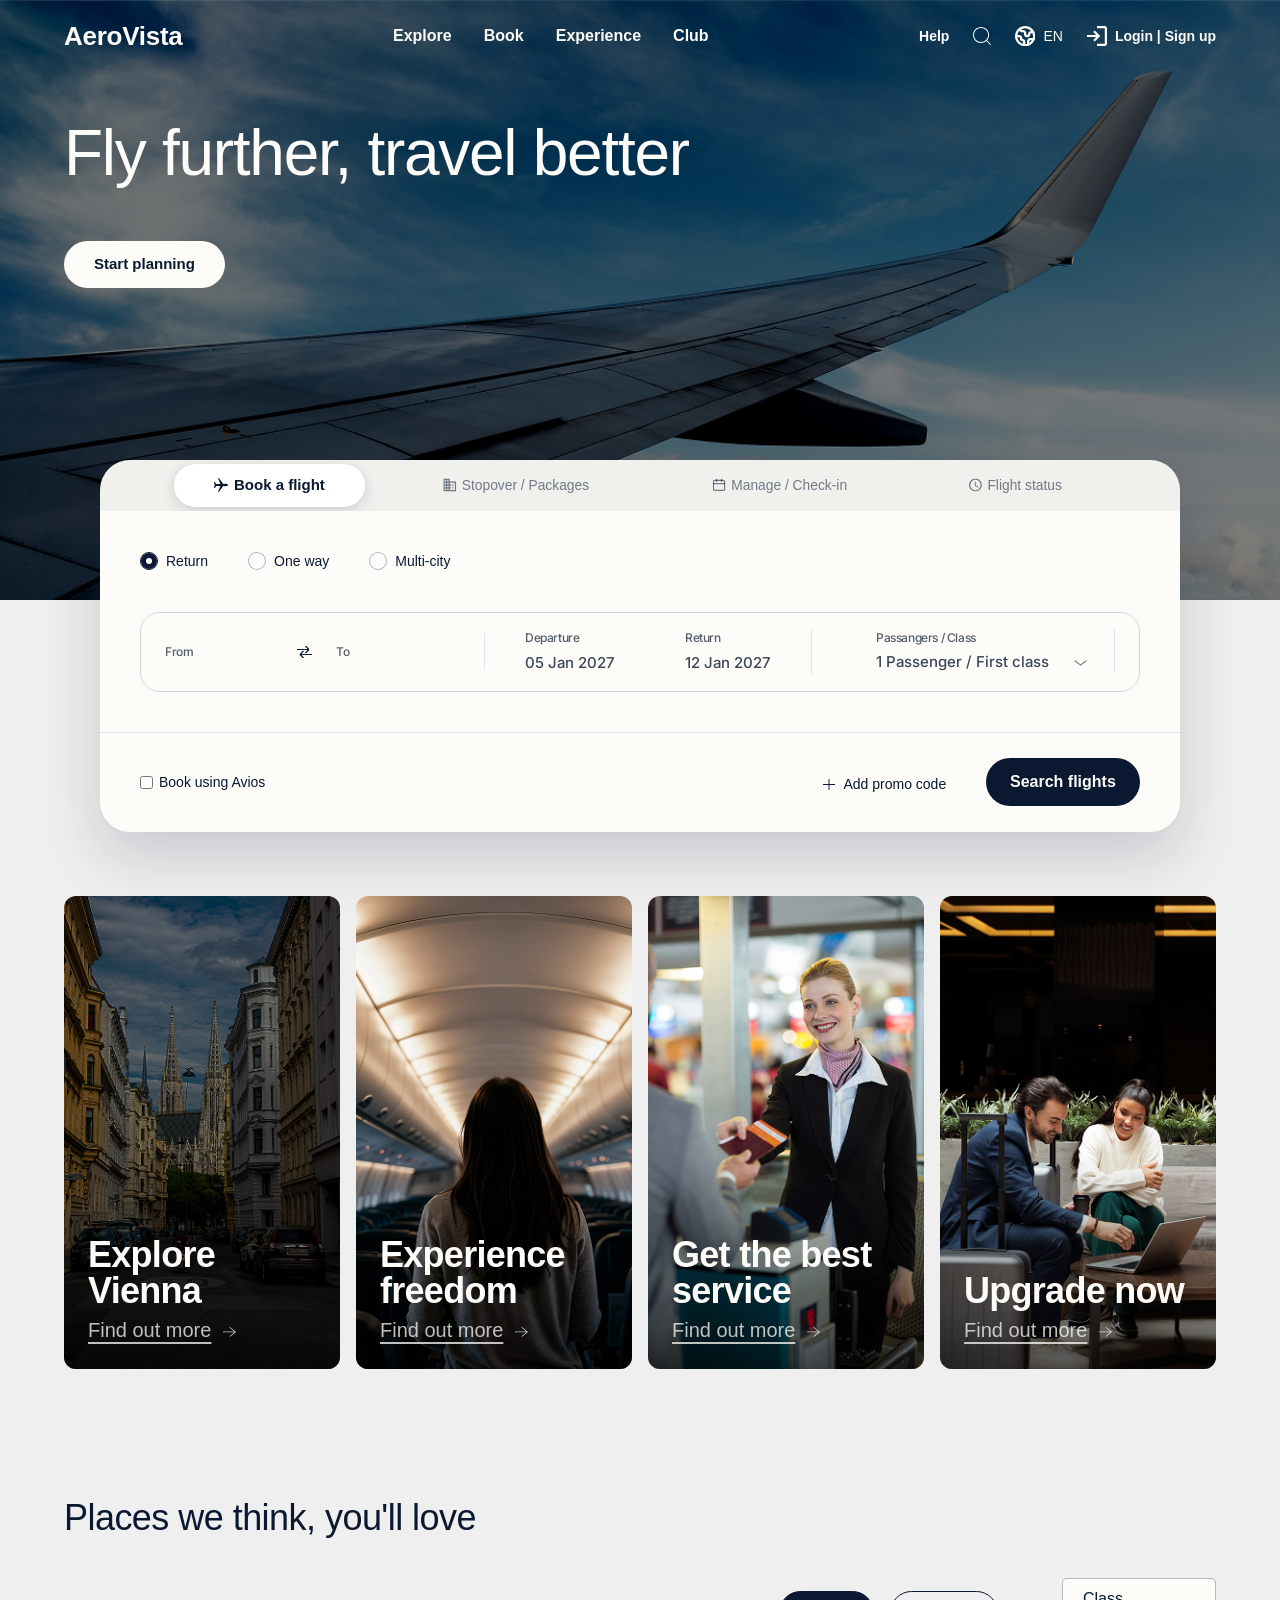
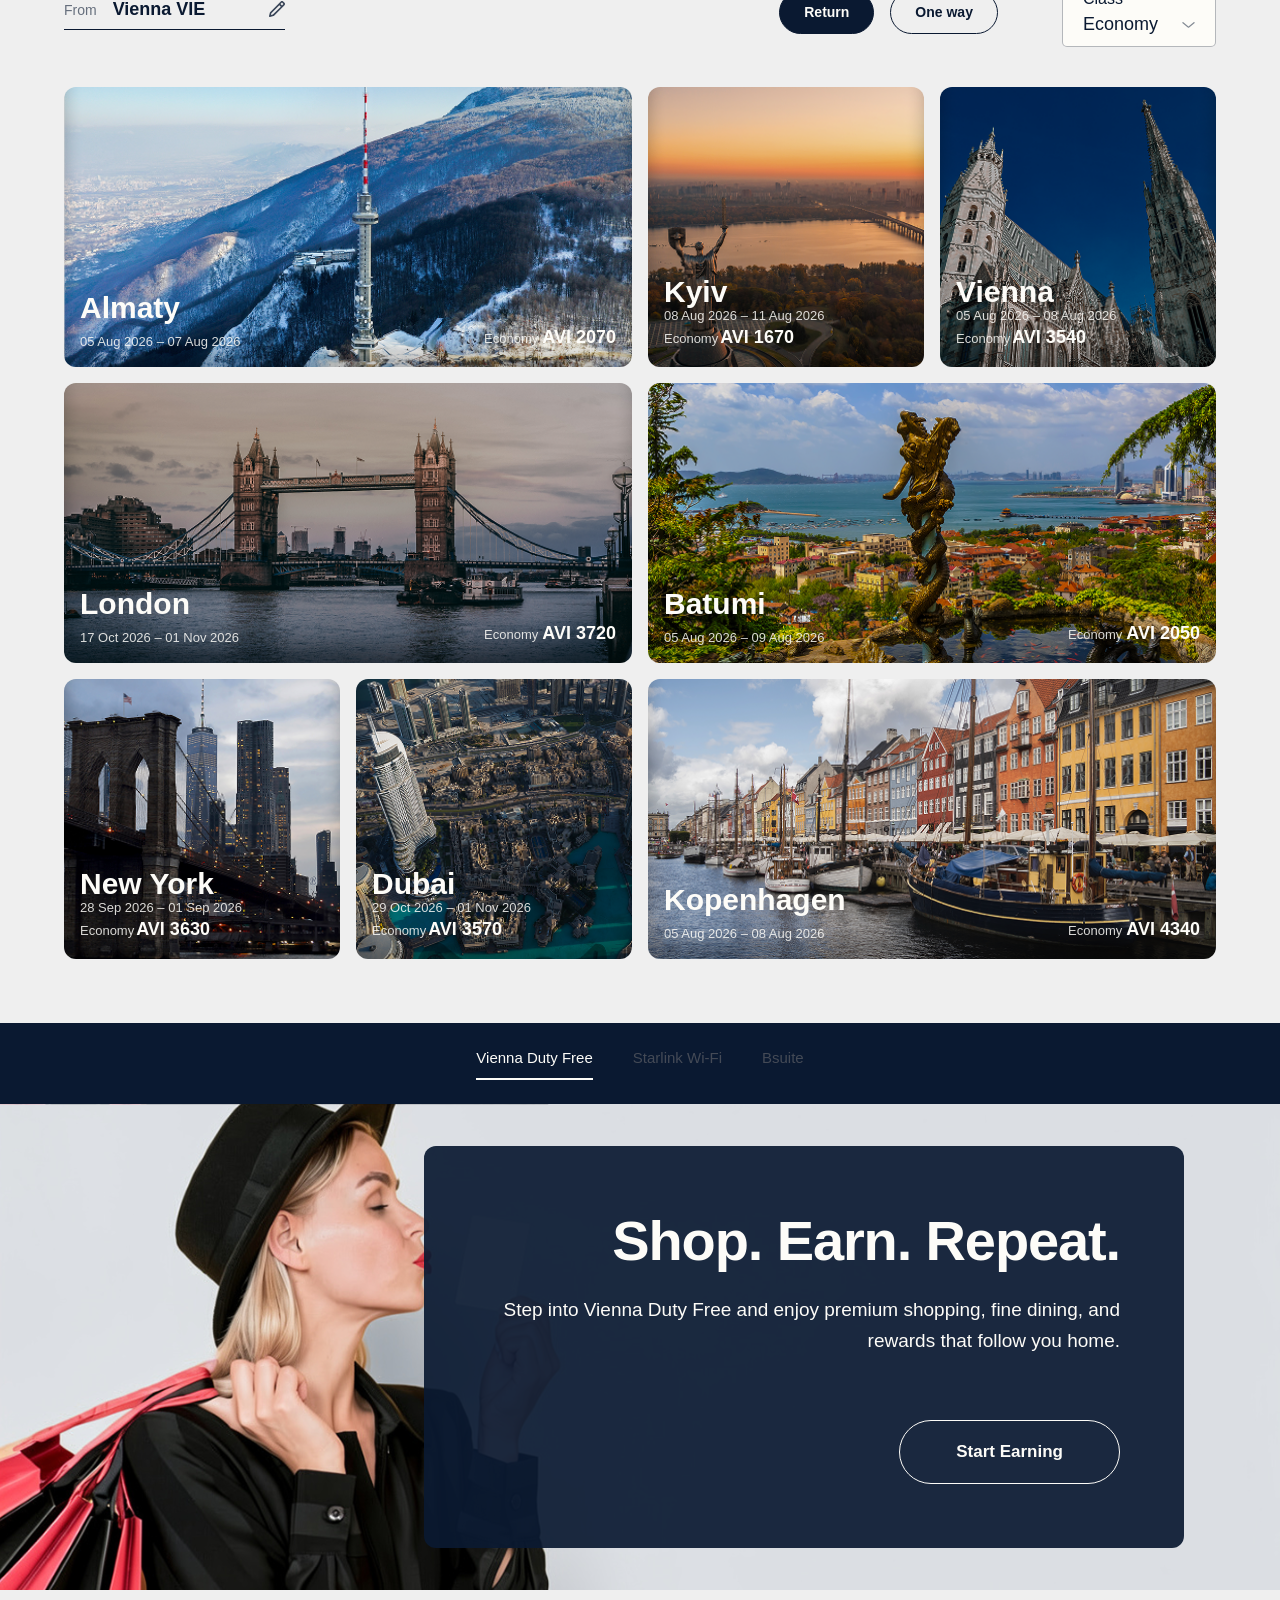
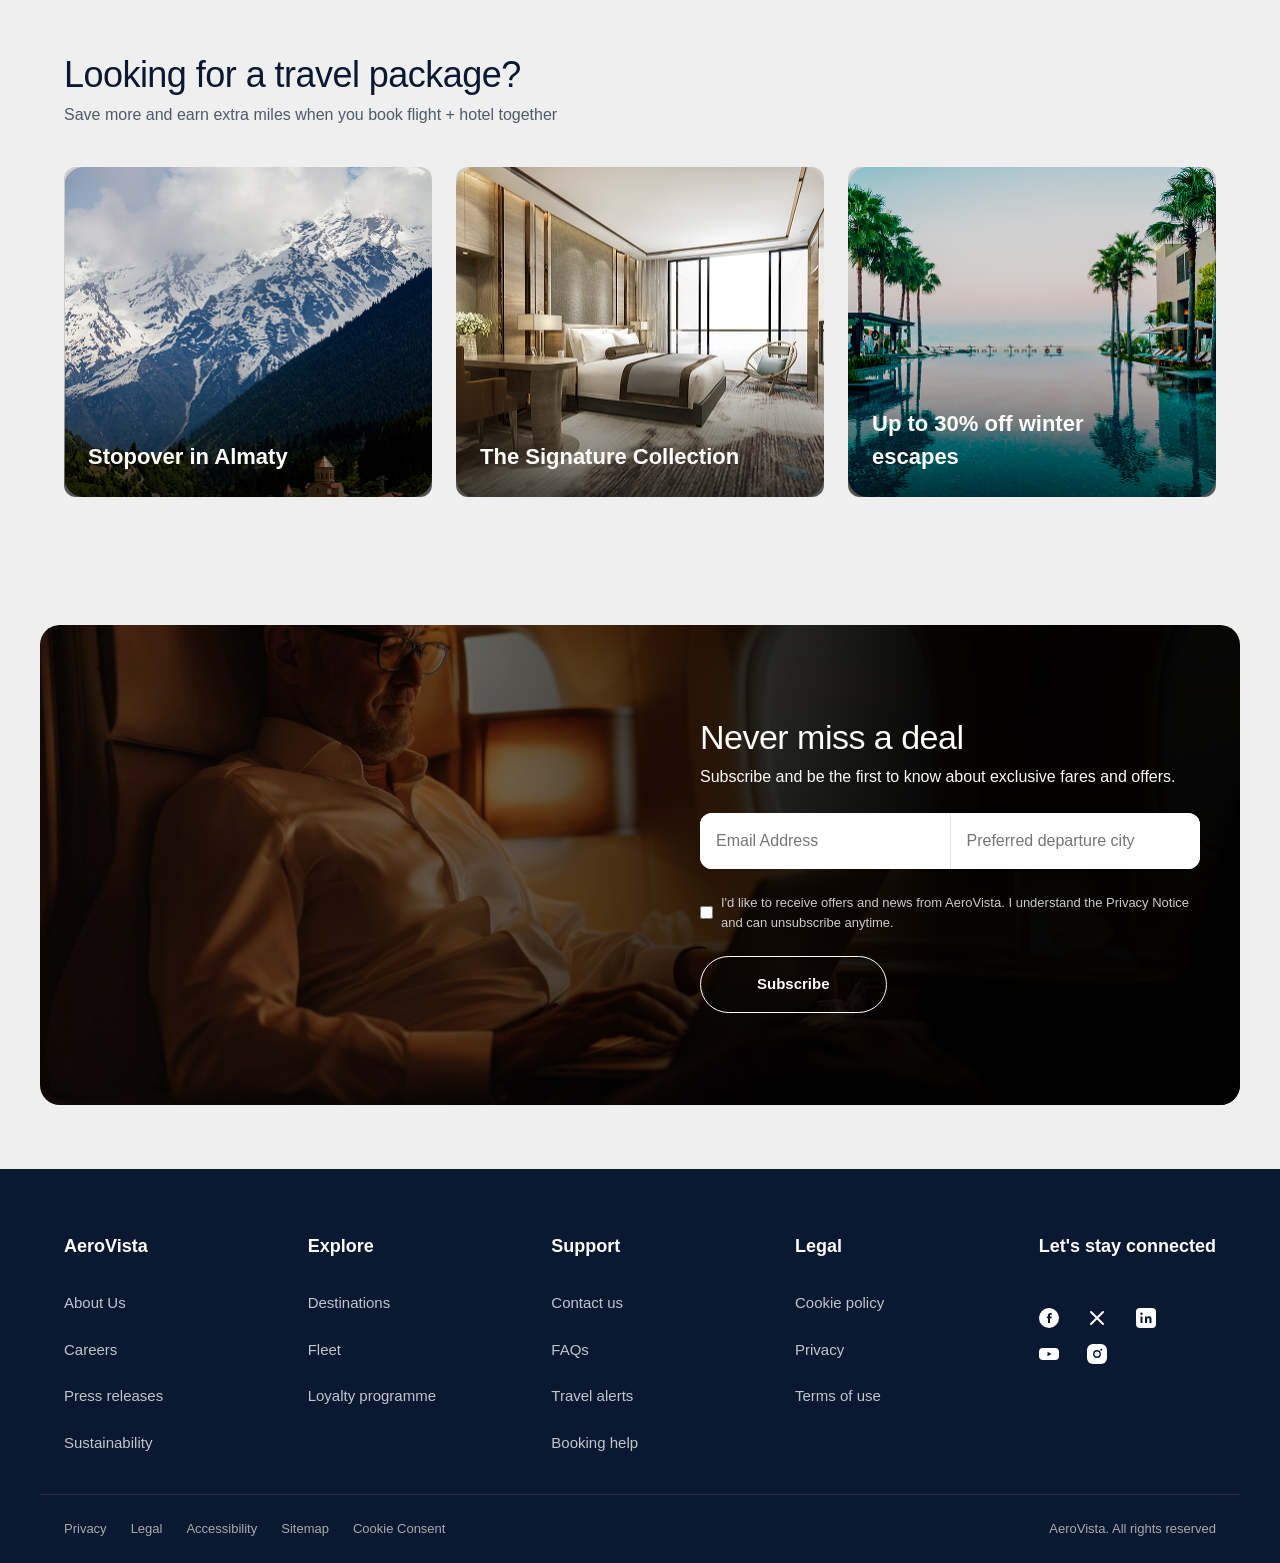
==== index.html @ a602ec79 "Strip internal explanatory comments from all source files No functional changes — removes HTML/CSS/J" ====
<!DOCTYPE html>
<html lang="en">
<head>
  <meta charset="UTF-8">
  <meta name="viewport" content="width=device-width, initial-scale=1.0">
  <title>AeroVista — Fly further, travel better</title>

  <link rel="preconnect" href="https://fonts.googleapis.com">
  <link rel="preconnect" href="https://fonts.gstatic.com" crossorigin>
  <link href="https://fonts.googleapis.com/css2?family=Inter:wght@400;500;600;700&display=swap" rel="stylesheet">

  <link rel="stylesheet" href="reset.css">
  <link rel="stylesheet" href="style.css">
</head>
<body>

  <header class="header">
    <div class="container header__inner">
      <a href="#hero" class="logo">AeroVista</a>

      <nav class="nav" id="nav">
        <a href="#" class="nav__link_explore" data-i18n="nav.explore">Explore</a>
        <a href="#" class="nav__link_book" data-i18n="nav.book">Book</a>
        <a href="#" class="nav__link_experience" data-i18n="nav.experience">Experience</a>
        <a href="#" class="nav__link_club" data-i18n="nav.club">Club</a>
      </nav>

      <div class="header__actions">
        <span class="help-text" data-i18n="header.help">Help</span>
        <button class="search-button" aria-label="Search" data-i18n-aria-label="header.searchAria">
          <svg width="18" height="18" viewBox="0 0 18 18" class="icon" fill="none" xmlns="http://www.w3.org/2000/svg">
            <path d="M17.1303 17.8499C17.596 18.313 18.3149 17.5982 17.8491 17.1451L14.0525 13.3597C15.3846 11.8946 16.1209 9.98898 16.1179 8.01381C16.1179 3.59414 12.5035 0 8.05894 0C3.61438 0 0 3.59414 0 8.01381C0 12.4335 3.61438 16.0276 8.05894 16.0276C10.0636 16.0276 11.9163 15.2927 13.3337 14.0745L17.1303 17.8499ZM1.01142 8.01381C1.01142 4.14785 4.18032 1.00676 8.05793 1.00676C11.9457 1.00676 15.1044 4.14785 15.1044 8.01381C15.1044 11.8798 11.9457 15.0209 8.05793 15.0209C4.18032 15.0209 1.01142 11.8798 1.01142 8.01381Z" fill="currentColor"/>
          </svg>
        </button>
        <div class="lang-switcher" id="langSwitcher">
          <button type="button" class="lang-switcher__trigger" id="langSwitcherTrigger" aria-haspopup="true" aria-expanded="false">
            <svg width="20" height="20" viewBox="0 0 20 20" class="icon" fill="none" xmlns="http://www.w3.org/2000/svg">
              <path d="M18.1562 6.1557H16.1562C15.6258 6.1557 15.1171 6.36641 14.742 6.74149C14.367 7.11656 14.1562 7.62527 14.1562 8.1557C14.1562 8.68613 13.9455 9.19484 13.5705 9.56991C13.1954 9.94499 12.6867 10.1557 12.1562 10.1557C11.6258 10.1557 11.1171 9.94499 10.742 9.56991C10.367 9.19484 10.1562 8.68613 10.1562 8.1557V7.1557C10.1562 6.62527 9.94554 6.11656 9.57046 5.74149C9.19539 5.36641 8.68668 5.1557 8.15625 5.1557H7.15625C6.62582 5.1557 6.11711 4.94499 5.74204 4.56991C5.36696 4.19484 5.15625 3.68613 5.15625 3.1557V2.6557M1.15625 10.1557H4.15625C4.68668 10.1557 5.19539 10.3664 5.57046 10.7415C5.94554 11.1166 6.15625 11.6253 6.15625 12.1557V12.6557C6.15625 13.0535 6.31429 13.4351 6.59559 13.7164C6.87689 13.9977 7.25843 14.1557 7.65625 14.1557C8.05407 14.1557 8.43561 14.3137 8.71691 14.595C8.99821 14.8763 9.15625 15.2579 9.15625 15.6557V18.9057M13.1562 18.6557V15.1557C13.1562 14.6253 13.367 14.1166 13.742 13.7415C14.1171 13.3664 14.6258 13.1557 15.1562 13.1557H18.6562" stroke="currentColor" stroke-width="2.3114" stroke-linecap="round" stroke-linejoin="round"/>
              <path d="M1.84133 13.5999C1.38904 12.5079 1.15625 11.3376 1.15625 10.1557C1.15625 8.9738 1.38904 7.80348 1.84133 6.71155C2.29363 5.61962 2.95656 4.62747 3.79229 3.79174C4.62802 2.95601 5.62017 2.29308 6.7121 1.84079C7.80403 1.38849 8.97435 1.1557 10.1562 1.1557C11.3381 1.1557 12.5085 1.38849 13.6004 1.84079C14.6923 2.29308 15.6845 2.95601 16.5202 3.79174C17.3559 4.62747 18.0189 5.61962 18.4712 6.71155C18.9235 7.80348 19.1562 8.9738 19.1562 10.1557C19.1562 11.3376 18.9235 12.5079 18.4712 13.5999C18.0189 14.6918 17.3559 15.6839 16.5202 16.5197C15.6845 17.3554 14.6923 18.0183 13.6004 18.4706C12.5085 18.9229 11.3381 19.1557 10.1562 19.1557C8.97435 19.1557 7.80403 18.9229 6.7121 18.4706C5.62017 18.0183 4.62802 17.3554 3.79229 16.5197C2.95656 15.6839 2.29363 14.6918 1.84133 13.5999Z" stroke="currentColor" stroke-width="2.3114" stroke-linecap="round" stroke-linejoin="round"/>
            </svg>
            <span class="lang-switcher__text" id="langSwitcherText">EN</span>
          </button>
          <ul class="lang-switcher__menu" id="langSwitcherMenu">
            <li class="lang-switcher__option lang-switcher__option--selected" data-lang="en">
              <span class="lang-switcher__check">✓</span> English
            </li>
            <li class="lang-switcher__option" data-lang="ru">
              <span class="lang-switcher__check"></span> Русский
            </li>
          </ul>
        </div>
        <a href="login.html" class="header__link header__link--login">
          <button class="login-button">
            <svg width="20" height="20" viewBox="0 0 20 20" class="icon" fill="none" xmlns="http://www.w3.org/2000/svg">
              <path d="M10 20V17.7778H17.7778V2.22222H10V0H17.7778C18.3889 0 18.9122 0.217778 19.3478 0.653333C19.7833 1.08889 20.0007 1.61185 20 2.22222V17.7778C20 18.3889 19.7826 18.9122 19.3478 19.3478C18.913 19.7833 18.3896 20.0007 17.7778 20H10ZM7.77778 15.5556L6.25 13.9444L9.08333 11.1111H0V8.88889H9.08333L6.25 6.05555L7.77778 4.44444L13.3333 10L7.77778 15.5556Z" fill="currentColor"/>
            </svg>
            <span class="login-button__text" data-i18n="header.login">Login | Sign up</span>
          </button>
        </a>

        <button class="nav-toggle" id="navToggle" aria-label="Toggle menu" aria-expanded="false">
          <span></span>
          <span></span>
          <span></span>
        </button>
      </div>
    </div>
  </header>

  <section class="hero" id="hero">
    <div class="container">
      <h1 class="hero__title" data-i18n="hero.title">Fly further, travel better</h1>
      <button class="btn btn--filled" data-i18n="hero.cta">Start planning</button>
    </div>
  </section>

  <div class="container">     
    <div class="search-card">
      <div class="search-card__tabs">
        <span class="search-card__tab-indicator" id="tabIndicator" aria-hidden="true"></span>
        <button class="search-card__tab search-card__tab--active" data-panel="book">
          <svg class="search-card__tab-icon" viewBox="0 0 18 18" fill="none" xmlns="http://www.w3.org/2000/svg">
            <path d="M15.0959 7.5C14.9593 7.5 14.5017 7.50469 14.3727 7.51406L11.7651 7.59375C11.7516 7.59472 11.7381 7.59129 11.7261 7.58384C11.7141 7.5764 11.7041 7.56522 11.6972 7.55156L6.49091 0.166875C6.45934 0.118105 6.41905 0.0779232 6.37285 0.0491098C6.32665 0.0202965 6.27563 0.00354003 6.22333 0H5.14293L8.07595 7.54688C8.08295 7.56415 8.08597 7.58325 8.08473 7.6023C8.08348 7.62135 8.07801 7.6397 8.06885 7.65554C8.05969 7.67138 8.04716 7.68417 8.03249 7.69265C8.01781 7.70113 8.0015 7.70501 7.98515 7.70391L3.09584 7.78828C3.04497 7.79008 2.99444 7.77786 2.94837 7.75261C2.90229 7.72736 2.86197 7.6898 2.83067 7.64297L1.34407 5.53359C1.22353 5.35078 0.997731 5.25234 0.801259 5.25234H0.0434959C-0.00833419 5.25234 -0.000700304 5.30906 0.0133621 5.36625L0.8105 8.71406C0.870756 8.89336 0.870756 9.09258 0.8105 9.27187L0.0125585 12.6094C-0.0111467 12.7008 -0.0083342 12.75 0.0836742 12.75H0.80367C1.13072 12.75 1.17532 12.7003 1.34246 12.4547L2.85719 10.3125C2.88876 10.266 2.92914 10.2287 2.97515 10.2035C3.02116 10.1783 3.07154 10.1659 3.12236 10.1672L7.97108 10.2938C7.98874 10.2942 8.00603 10.2997 8.02145 10.3097C8.03687 10.3198 8.04996 10.334 8.05959 10.3513C8.06921 10.3686 8.07507 10.3884 8.07666 10.4089C8.07825 10.4294 8.07553 10.4501 8.06872 10.4691L5.14293 18H6.21328C6.26548 17.9965 6.3164 17.9797 6.36253 17.951C6.40866 17.9223 6.44889 17.8822 6.48047 17.8336L11.6976 10.4531C11.7133 10.425 11.778 10.4109 11.8057 10.4109L14.3731 10.4906C14.5057 10.5 14.9593 10.5047 15.0963 10.5047C16.875 10.5047 18 9.93422 18 9C18 8.06578 16.8798 7.5 15.0959 7.5Z" fill="currentColor"/>
          </svg>
          <span data-i18n="tabs.bookFlight">Book a flight</span>
        </button>

        <button class="search-card__tab" data-panel="stopover">
          <svg class="search-card__tab-icon" viewBox="0 0 15 15" fill="none" xmlns="http://www.w3.org/2000/svg">
            <path d="M12 10H10.5V11.6667H12M12 6.66667H10.5V8.33333H12M13.5 13.3333H7.5V11.6667H9V10H7.5V8.33333H9V6.66667H7.5V5H13.5M6 3.33333H4.5V1.66667H6M6 6.66667H4.5V5H6M6 10H4.5V8.33333H6M6 13.3333H4.5V11.6667H6M3 3.33333H1.5V1.66667H3M3 6.66667H1.5V5H3M3 10H1.5V8.33333H3M3 13.3333H1.5V11.6667H3M7.5 3.33333V0H0V15H15V3.33333H7.5Z" fill="currentColor"/>
          </svg>
          <span data-i18n="tabs.stopover">Stopover / Packages</span>
        </button>

        <button class="search-card__tab" data-panel="manage">
          <svg class="search-card__tab-icon" viewBox="0 0 15 15" fill="none" xmlns="http://www.w3.org/2000/svg">
            <path d="M4.33398 0.722229V3.32223M10.1118 0.722229V3.32223" stroke="currentColor" stroke-width="1.44444" stroke-linecap="round" stroke-linejoin="round"/>
            <path d="M12.2782 2.02222H2.1671C1.36936 2.02222 0.722656 2.60425 0.722656 3.32222V12.4222C0.722656 13.1402 1.36936 13.7222 2.1671 13.7222H12.2782C13.076 13.7222 13.7227 13.1402 13.7227 12.4222V3.32222C13.7227 2.60425 13.076 2.02222 12.2782 2.02222Z" stroke="currentColor" stroke-width="1.44444" stroke-linecap="round" stroke-linejoin="round"/>
            <path d="M0.722656 5.92223H13.7227" stroke="currentColor" stroke-width="1.44444" stroke-linecap="round" stroke-linejoin="round"/>
          </svg>
          <span data-i18n="tabs.manage">Manage / Check-in</span>
        </button>

        <button class="search-card__tab" data-panel="status">
          <svg class="search-card__tab-icon" viewBox="0 0 15 15" fill="none" xmlns="http://www.w3.org/2000/svg">
            <path d="M7.5 13.5C9.0913 13.5 10.6174 12.8679 11.7426 11.7426C12.8679 10.6174 13.5 9.0913 13.5 7.5C13.5 5.9087 12.8679 4.38258 11.7426 3.25736C10.6174 2.13214 9.0913 1.5 7.5 1.5C5.9087 1.5 4.38258 2.13214 3.25736 3.25736C2.13214 4.38258 1.5 5.9087 1.5 7.5C1.5 9.0913 2.13214 10.6174 3.25736 11.7426C4.38258 12.8679 5.9087 13.5 7.5 13.5ZM7.5 0C8.48491 0 9.46018 0.193993 10.3701 0.570904C11.2801 0.947814 12.1069 1.50026 12.8033 2.1967C13.4997 2.89314 14.0522 3.71993 14.4291 4.62987C14.806 5.53982 15 6.51509 15 7.5C15 9.48912 14.2098 11.3968 12.8033 12.8033C11.3968 14.2098 9.48912 15 7.5 15C3.3525 15 0 11.625 0 7.5C0 5.51088 0.790176 3.60322 2.1967 2.1967C3.60322 0.790176 5.51088 0 7.5 0ZM7.875 3.75V7.6875L11.25 9.69L10.6875 10.6125L6.75 8.25V3.75H7.875Z" fill="currentColor"/>
          </svg>
          <span data-i18n="tabs.status">Flight status</span>
        </button>
      </div>

      <div class="calendar-popup" id="calendarPopup">
        <div class="calendar-popup__body">
          <button type="button" class="calendar-popup__nav calendar-popup__nav--prev" id="calendarPrev" aria-label="Previous month">‹</button>

          <div class="calendar-popup__month">
            <div class="calendar-popup__month-title" id="calendarMonthLabel">August 2026</div>
            <div class="calendar-popup__weekdays" id="calendarWeekdays">
              <span>Mo</span><span>Tu</span><span>We</span><span>Th</span><span>Fr</span><span>Sa</span><span>Su</span>
            </div>
            <div class="calendar-popup__weeks" id="calendarDays"></div>
          </div>

          <div class="calendar-popup__month">
            <div class="calendar-popup__month-title" id="calendarMonthLabel2">September 2026</div>
            <div class="calendar-popup__weekdays" id="calendarWeekdays2">
              <span>Mo</span><span>Tu</span><span>We</span><span>Th</span><span>Fr</span><span>Sa</span><span>Su</span>
            </div>
            <div class="calendar-popup__weeks" id="calendarDays2"></div>
          </div>

          <button type="button" class="calendar-popup__nav calendar-popup__nav--next" id="calendarNext" aria-label="Next month">›</button>
        </div>

        <div class="calendar-popup__footer" id="calendarFooter">
          <button type="button" class="calendar-popup__clear" id="calendarClear" data-i18n="calendar.clear">Clear</button>
          <button type="button" class="btn btn--filled calendar-popup__apply" id="calendarApply" data-i18n="calendar.apply">Apply</button>
        </div>
      </div>

      <div class="search-card__form search-card__panel search-card__panel--active" data-panel="book">
        <div class="search-card__trip-type">
          <label class="radio">
            <input type="radio" name="trip-type" data-value="return" checked>
            <span data-i18n="tripType.return">Return</span>
          </label>
          <label class="radio">
            <input type="radio" name="trip-type" data-value="oneway">
            <span data-i18n="tripType.oneway">One way</span>
          </label>
          <label class="radio">
            <input type="radio" name="trip-type" data-value="multicity">
            <span data-i18n="tripType.multicity">Multi-city</span>
          </label>
        </div>
        <div class="search-card__fields">
          <div class="search-card__group">
            <div class="search-field search-field--floating">
              <input type="text" id="fromInput" placeholder=" " autocomplete="off">
              <label for="fromInput" data-i18n="field.from">From</label>
              <div class="airport-suggestions" id="fromSuggestions"></div>
            </div>

            <button class="search-card__swap" aria-label="Swap From and To">
              <svg width="15" height="12" viewBox="0 0 15 12" fill="none" xmlns="http://www.w3.org/2000/svg">
                <path d="M0 3.5H12M12 3.5L8.5 0M12 3.5L8.5 7M15 8.5H3M3 8.5L6.5 5M3 8.5L6.5 12" stroke="currentColor" stroke-width="1.2"/>
              </svg>
            </button>

            <div class="search-field search-field--floating">
              <input type="text" id="toInput" placeholder=" " autocomplete="off">
              <label for="toInput" data-i18n="field.to">To</label>
              <div class="airport-suggestions" id="toSuggestions"></div>
            </div>
          </div>

          <div class="search-card__group" id="dateFieldGroup">
            <div class="search-field">
              <label data-i18n="field.departure">Departure</label>
              <button class="search-card__date-trigger" id="departureTrigger" data-date="2026-03-16">16 March 2026</button>
            </div>

            <div class="search-field search-card__return-field" id="returnField">
              <label data-i18n="field.return">Return</label>
              <button class="search-card__date-trigger" id="returnTrigger" data-date="2026-05-25">25 May 2026</button>
            </div>
          </div>

          <div class="search-card__group search-card__group--last">
            <div class="search-field">
              <label data-i18n="field.passengersClass">Passangers / Class</label>
              <button class="search-card__passengers-trigger" id="passengersTrigger">
                <span id="passengersValue">1 Passenger / First class</span>
                <svg class="search-card__chevron" width="13" height="6" viewBox="0 0 13 6" fill="none" xmlns="http://www.w3.org/2000/svg">
                  <path d="M1 1L6.5 5L12 1" stroke="currentColor" stroke-width="1.3" stroke-linecap="round" stroke-linejoin="round"/>
                </svg>
              </button>
            </div>

            <div class="passengers-panel" id="passengersPanel">
              <div class="passengers-panel__row">
                <div>
                  <strong data-i18n="passengers.adults">Adults</strong>
                  <span class="passengers-panel__hint" data-i18n="passengers.adultsHint">12+ years</span>
                </div>
                <div class="passengers-panel__counter">
                  <button type="button" class="passengers-panel__btn" data-action="decrease" data-target="adults">-</button>
                  <span id="adultsCount">1</span>
                  <button type="button" class="passengers-panel__btn" data-action="increase" data-target="adults">+</button>
                </div>
              </div>

              <div class="passengers-panel__row">
                <div>
                  <strong data-i18n="passengers.children">Children</strong>
                  <span class="passengers-panel__hint" data-i18n="passengers.childrenHint">2-11 years</span>
                </div>
                <div class="passengers-panel__counter">
                  <button type="button" class="passengers-panel__btn" data-action="decrease" data-target="children">-</button>
                  <span id="childrenCount">0</span>
                  <button type="button" class="passengers-panel__btn" data-action="increase" data-target="children">+</button>
                </div>
              </div>

            <div class="passengers-panel__divider"></div>

            <div class="passengers-panel__classes">
              <button type="button" class="passengers-panel__class" data-class="Economy"><span data-i18n="classOption.economy">Economy</span></button>
              <button type="button" class="passengers-panel__class" data-class="Business"><span data-i18n="classOption.business">Business</span></button>
              <button type="button" class="passengers-panel__class passengers-panel__class--active" data-class="First class"><span data-i18n="classOption.first">First class</span></button>
            </div>

            <button type="button" class="btn btn--filled passengers-panel__done" id="passengersDone" data-i18n="passengers.done">Done</button>
          </div>
        </div>
        </div>

        <div class="search-card__multicity" id="multicityFields">
          <div class="multicity-leg">
            <div class="search-field search-field--floating multicity-leg__field">
              <input type="text" class="multicity-from" placeholder=" " autocomplete="off">
              <label data-i18n="field.from">From</label>
              <div class="airport-suggestions"></div>
            </div>

            <button class="search-card__swap" aria-label="Swap From and To" data-i18n-aria-label="field.swapAria">
              <svg width="15" height="12" viewBox="0 0 15 12" fill="none" xmlns="http://www.w3.org/2000/svg">
                <path d="M0 3.5H12M12 3.5L8.5 0M12 3.5L8.5 7M15 8.5H3M3 8.5L6.5 5M3 8.5L6.5 12" stroke="currentColor" stroke-width="1.2"/>
              </svg>
            </button>

            <div class="search-field search-field--floating multicity-leg__field">
              <input type="text" class="multicity-to" placeholder=" " autocomplete="off">
              <label data-i18n="field.to">To</label>
              <div class="airport-suggestions"></div>
            </div>

            <div class="search-field multicity-leg__date">
              <label data-i18n="field.departure">Departure</label>
              <button type="button" class="search-card__date-trigger" data-date="2026-03-17">17 March 2026</button>
            </div>

            <button type="button" class="multicity-leg__remove" aria-label="Remove flight" data-i18n-aria-label="multicity.removeAria">×</button>
          </div>

          <button type="button" class="search-card__add-city" id="addCityBtn" data-i18n="multicity.addFlight">+ Add a flight</button>
        </div>

        <div class="search-card__footer">
          <label class="search-card__checkbox">
            <input type="checkbox">
            <span data-i18n="search.avios">Book using Avios</span>
          </label>

          <button type="button" class="search-card__promo" id="promoToggle">
            <svg width="12" height="11" viewBox="0 0 12 11" class="icon-plus" fill="none" xmlns="http://www.w3.org/2000/svg">
              <path d="M0 5.92308V5.07692H5.53846V0H6.46154V5.07692H12V5.92308H6.46154V11H5.53846V5.92308H0Z" fill="currentColor"/>
            </svg>
            <span data-i18n="search.addPromo">Add promo code</span>
          </button>

          <input type="text" class="search-card__promo-input" id="promoInput" placeholder="Enter promo code" data-i18n-placeholder="search.promoPlaceholder">

          <div class="search-card__promo-success" id="promoSuccess">
            <svg width="16" height="12" viewBox="0 0 16 12" fill="none" xmlns="http://www.w3.org/2000/svg">
              <path d="M1 6L6 11L15 1" stroke="currentColor" stroke-width="2" stroke-linecap="round" stroke-linejoin="round"/>
            </svg>
            <span data-i18n="search.promoApplied">Promo code applied</span>
          </div>

          <button class="search-card__submit" data-i18n="search.submit">Search flights</button>
        </div>
      </div>

      <div class="search-card__panel" data-panel="stopover">
        <div class="search-card__subtabs">
          <span class="search-card__subtab-indicator" id="subtabIndicator" aria-hidden="true"></span>
          <button class="search-card__subtab search-card__subtab--active" data-subpanel="vienna">
            <span data-i18n="stopover.subtab.vienna">Vienna stopover</span>
          </button>
          <button class="search-card__subtab" data-subpanel="flights-hotel">
            <span data-i18n="stopover.subtab.flightsHotel">Flights + Hotel</span>
          </button>
          <button class="search-card__subtab" data-subpanel="hotels">
            <span data-i18n="stopover.subtab.hotels">Hotels</span>
          </button>
        </div>

        <div class="search-card__subpanel search-card__subpanel--active" data-subpanel="vienna">
          <div class="search-card__trip-type search-card__trip-type--stopover">
            <label class="radio">
              <input type="radio" name="stopover-trip-type" data-value="return" checked>
              <span data-i18n="tripType.return">Return</span>
            </label>
            <label class="radio">
              <input type="radio" name="stopover-trip-type" data-value="oneway">
              <span data-i18n="tripType.oneway">One way</span>
            </label>
            <label class="radio">
              <input type="radio" name="stopover-trip-type" data-value="multicity">
              <span data-i18n="tripType.multicity">Multi-city</span>
            </label>
          </div>

          <p class="search-card__intro" data-i18n="stopover.intro">Explore Vienna during your journey with amazing stopover packages starting from USD 14 pp at 4-star and 5-star hotels.</p>

          <div class="search-card__fields">
            <div class="search-card__group">
              <div class="search-field search-field--floating">
                <input type="text" id="stopoverFromInput" placeholder=" " autocomplete="off">
                <label for="stopoverFromInput" data-i18n="field.from">From</label>
                <div class="airport-suggestions" id="stopoverFromSuggestions"></div>
              </div>

              <span class="search-card__swap-icon" aria-hidden="true">
                <svg width="15" height="12" viewBox="0 0 15 12" fill="none" xmlns="http://www.w3.org/2000/svg">
                  <path d="M0 3.5H12M12 3.5L8.5 0M12 3.5L8.5 7M15 8.5H3M3 8.5L6.5 5M3 8.5L6.5 12" stroke="currentColor" stroke-width="1.2"/>
                </svg>
              </span>

              <div class="search-field search-field--floating">
                <input type="text" id="stopoverToInput" placeholder=" " autocomplete="off">
                <label for="stopoverToInput" data-i18n="field.to">To</label>
                <div class="airport-suggestions" id="stopoverToSuggestions"></div>
              </div>
            </div>

            <div class="search-card__group">
              <div class="search-field">
                <label data-i18n="field.departure">Departure</label>
                <button class="search-card__date-trigger" id="stopoverDepartureTrigger" data-date="2026-03-16">16 March 2026</button>
              </div>

              <div class="search-field search-card__return-field" id="stopoverReturnField">
                <label data-i18n="field.return">Return</label>
                <button class="search-card__date-trigger" id="stopoverReturnTrigger" data-date="2026-05-25">25 May 2026</button>
              </div>
            </div>

            <div class="search-card__group search-card__group--last">
              <div class="search-field">
                <label data-i18n="field.passengersRoom">Passengers / Room</label>
                <button type="button" class="search-card__static-value search-card__static-value--chevron" id="stopoverPassengersTrigger">
                  <span id="stopoverPassengersValue">1 Passenger / 1 room</span>
                  <svg class="search-card__chevron" width="13" height="6" viewBox="0 0 13 6" fill="none" xmlns="http://www.w3.org/2000/svg">
                    <path d="M1 1L6.5 5L12 1" stroke="currentColor" stroke-width="1.3" stroke-linecap="round" stroke-linejoin="round"/>
                  </svg>
                </button>

                <div class="passengers-panel" id="stopoverPassengersPanel">
                  <div class="passengers-panel__row">
                    <div>
                      <strong data-i18n="passengers.adults">Adults</strong>
                      <span class="passengers-panel__hint" data-i18n="passengers.adultsHint">12+ years</span>
                    </div>
                    <div class="passengers-panel__counter">
                      <button type="button" class="passengers-panel__btn" data-action="decrease" data-target="adults">-</button>
                      <span data-count-target="adults">1</span>
                      <button type="button" class="passengers-panel__btn" data-action="increase" data-target="adults">+</button>
                    </div>
                  </div>

                  <div class="passengers-panel__row">
                    <div>
                      <strong data-i18n="passengers.children">Children</strong>
                      <span class="passengers-panel__hint" data-i18n="passengers.childrenHint">2-11 years</span>
                    </div>
                    <div class="passengers-panel__counter">
                      <button type="button" class="passengers-panel__btn" data-action="decrease" data-target="children">-</button>
                      <span data-count-target="children">0</span>
                      <button type="button" class="passengers-panel__btn" data-action="increase" data-target="children">+</button>
                    </div>
                  </div>

                  <div class="passengers-panel__divider"></div>

                  <div class="passengers-panel__row">
                    <div>
                      <strong data-i18n="stopover.rooms">Rooms</strong>
                    </div>
                    <div class="passengers-panel__counter">
                      <button type="button" class="passengers-panel__btn" data-action="decrease" data-target="rooms">-</button>
                      <span data-count-target="rooms">1</span>
                      <button type="button" class="passengers-panel__btn" data-action="increase" data-target="rooms">+</button>
                    </div>
                  </div>

                  <button type="button" class="btn btn--filled passengers-panel__done" id="stopoverPassengersDone" data-i18n="passengers.done">Done</button>
                </div>
              </div>

              <div class="search-field">
                <label data-i18n="field.class">Class</label>
                <button type="button" class="search-card__static-value search-card__static-value--chevron" id="stopoverClassTrigger" aria-expanded="false">
                  <span id="stopoverClassValue" data-i18n="classOption.economy">Economy</span>
                  <svg class="search-card__chevron" width="13" height="6" viewBox="0 0 13 6" fill="none" xmlns="http://www.w3.org/2000/svg">
                    <path d="M1 1L6.5 5L12 1" stroke="currentColor" stroke-width="1.3" stroke-linecap="round" stroke-linejoin="round"/>
                  </svg>
                </button>

                <ul class="destinations__class-menu" id="stopoverClassMenu">
                  <li class="destinations__class-option destinations__class-option--selected" data-value="Economy">
                    <span data-i18n="classOption.economy">Economy</span>
                  </li>
                  <li class="destinations__class-option" data-value="Business">
                    <span data-i18n="classOption.business">Business</span>
                  </li>
                  <li class="destinations__class-option" data-value="First class">
                    <span data-i18n="classOption.first">First class</span>
                  </li>
                </ul>
              </div>
            </div>
          </div>

          <div class="search-card__multicity" id="stopoverMulticityFields">
            <div class="multicity-leg">
              <div class="search-field search-field--floating multicity-leg__field">
                <input type="text" class="multicity-from" placeholder=" " autocomplete="off">
                <label data-i18n="field.from">From</label>
                <div class="airport-suggestions"></div>
              </div>

              <button class="search-card__swap" aria-label="Swap From and To" data-i18n-aria-label="field.swapAria">
                <svg width="15" height="12" viewBox="0 0 15 12" fill="none" xmlns="http://www.w3.org/2000/svg">
                  <path d="M0 3.5H12M12 3.5L8.5 0M12 3.5L8.5 7M15 8.5H3M3 8.5L6.5 5M3 8.5L6.5 12" stroke="currentColor" stroke-width="1.2"/>
                </svg>
              </button>

              <div class="search-field search-field--floating multicity-leg__field">
                <input type="text" class="multicity-to" placeholder=" " autocomplete="off">
                <label data-i18n="field.to">To</label>
                <div class="airport-suggestions"></div>
              </div>

              <div class="search-field multicity-leg__date">
                <label data-i18n="field.departure">Departure</label>
                <button type="button" class="search-card__date-trigger" data-date="2026-03-17">17 March 2026</button>
              </div>

              <button type="button" class="multicity-leg__remove" aria-label="Remove flight" data-i18n-aria-label="multicity.removeAria">×</button>
            </div>

            <button type="button" class="search-card__add-city" data-i18n="multicity.addFlight">+ Add a flight</button>
          </div>

          <div class="stopover-options">
            <div class="stopover-options__col">
              <p class="stopover-options__question" data-i18n="stopover.whenQuestion">When would you like to add a stop in Vienna during your journey?</p>
              <div class="search-card__trip-type">
                <label class="radio">
                  <input type="radio" name="stopover-when" checked>
                  <span data-i18n="field.departure">Departure</span>
                </label>
                <label class="radio">
                  <input type="radio" name="stopover-when">
                  <span data-i18n="field.return">Return</span>
                </label>
              </div>
            </div>

            <div class="stopover-options__col">
              <p class="stopover-options__question" data-i18n="stopover.daysQuestion">How many days would you like to stay in Vienna?</p>
              <div class="stopover-stepper">
                <button type="button" class="stopover-stepper__btn" data-action="decrease" aria-label="Decrease">−</button>
                <span id="stopoverDays">1</span>
                <button type="button" class="stopover-stepper__btn" data-action="increase" aria-label="Increase">+</button>
              </div>
            </div>
          </div>

          <div class="search-card__footer">
            <button type="button" class="search-card__promo">
              <svg width="12" height="11" viewBox="0 0 12 11" class="icon-plus" fill="none" xmlns="http://www.w3.org/2000/svg">
                <path d="M0 5.92308V5.07692H5.53846V0H6.46154V5.07692H12V5.92308H6.46154V11H5.53846V5.92308H0Z" fill="currentColor"/>
              </svg>
              <span data-i18n="search.addPromo">Add promo code</span>
            </button>

            <button class="search-card__submit" data-i18n="search.submit">Search flights</button>
          </div>
        </div>

        <div class="search-card__subpanel" data-subpanel="flights-hotel">
          <div class="search-card__trip-type search-card__trip-type--stopover">
            <label class="radio">
              <input type="radio" name="flights-hotel-trip-type" data-value="return" checked>
              <span data-i18n="tripType.return">Return</span>
            </label>
            <label class="radio">
              <input type="radio" name="flights-hotel-trip-type" data-value="oneway">
              <span data-i18n="tripType.oneway">One way</span>
            </label>
            <label class="radio">
              <input type="radio" name="flights-hotel-trip-type" data-value="multicity">
              <span data-i18n="tripType.multicity">Multi-city</span>
            </label>
          </div>

          <div class="search-card__fields">
            <div class="search-card__group">
              <div class="search-field search-field--floating">
                <input type="text" id="flightsHotelFromInput" placeholder=" " autocomplete="off">
                <label for="flightsHotelFromInput" data-i18n="field.from">From</label>
                <div class="airport-suggestions" id="flightsHotelFromSuggestions"></div>
              </div>

              <button class="search-card__swap" aria-label="Swap From and To" data-i18n-aria-label="field.swapAria">
                <svg width="15" height="12" viewBox="0 0 15 12" fill="none" xmlns="http://www.w3.org/2000/svg">
                  <path d="M0 3.5H12M12 3.5L8.5 0M12 3.5L8.5 7M15 8.5H3M3 8.5L6.5 5M3 8.5L6.5 12" stroke="currentColor" stroke-width="1.2"/>
                </svg>
              </button>

              <div class="search-field search-field--floating">
                <input type="text" id="flightsHotelToInput" placeholder=" " autocomplete="off">
                <label for="flightsHotelToInput" data-i18n="field.to">To</label>
                <div class="airport-suggestions" id="flightsHotelToSuggestions"></div>
              </div>
            </div>

            <div class="search-card__group">
              <div class="search-field">
                <label data-i18n="field.departure">Departure</label>
                <button class="search-card__date-trigger" id="flightsHotelDepartureTrigger" data-date="2026-03-16">16 March 2026</button>
              </div>

              <div class="search-field search-card__return-field" id="flightsHotelReturnField">
                <label data-i18n="field.return">Return</label>
                <button class="search-card__date-trigger" id="flightsHotelReturnTrigger" data-date="2026-05-25">25 May 2026</button>
              </div>
            </div>

            <div class="search-card__group search-card__group--last">
              <div class="search-field">
                <label data-i18n="field.passengersRoom">Passengers / Room</label>
                <button type="button" class="search-card__static-value search-card__static-value--chevron" id="flightsHotelPassengersTrigger">
                  <span id="flightsHotelPassengersValue">1 Passenger / 1 room</span>
                  <svg class="search-card__chevron" width="13" height="6" viewBox="0 0 13 6" fill="none" xmlns="http://www.w3.org/2000/svg">
                    <path d="M1 1L6.5 5L12 1" stroke="currentColor" stroke-width="1.3" stroke-linecap="round" stroke-linejoin="round"/>
                  </svg>
                </button>

                <div class="passengers-panel" id="flightsHotelPassengersPanel">
                  <div class="passengers-panel__row">
                    <div>
                      <strong data-i18n="passengers.adults">Adults</strong>
                      <span class="passengers-panel__hint" data-i18n="passengers.adultsHint">12+ years</span>
                    </div>
                    <div class="passengers-panel__counter">
                      <button type="button" class="passengers-panel__btn" data-action="decrease" data-target="adults">-</button>
                      <span data-count-target="adults">1</span>
                      <button type="button" class="passengers-panel__btn" data-action="increase" data-target="adults">+</button>
                    </div>
                  </div>

                  <div class="passengers-panel__row">
                    <div>
                      <strong data-i18n="passengers.children">Children</strong>
                      <span class="passengers-panel__hint" data-i18n="passengers.childrenHint">2-11 years</span>
                    </div>
                    <div class="passengers-panel__counter">
                      <button type="button" class="passengers-panel__btn" data-action="decrease" data-target="children">-</button>
                      <span data-count-target="children">0</span>
                      <button type="button" class="passengers-panel__btn" data-action="increase" data-target="children">+</button>
                    </div>
                  </div>

                  <div class="passengers-panel__divider"></div>

                  <div class="passengers-panel__row">
                    <div>
                      <strong data-i18n="stopover.rooms">Rooms</strong>
                    </div>
                    <div class="passengers-panel__counter">
                      <button type="button" class="passengers-panel__btn" data-action="decrease" data-target="rooms">-</button>
                      <span data-count-target="rooms">1</span>
                      <button type="button" class="passengers-panel__btn" data-action="increase" data-target="rooms">+</button>
                    </div>
                  </div>

                  <button type="button" class="btn btn--filled passengers-panel__done" id="flightsHotelPassengersDone" data-i18n="passengers.done">Done</button>
                </div>
              </div>

              <div class="search-field">
                <label data-i18n="field.class">Class</label>
                <button type="button" class="search-card__static-value search-card__static-value--chevron" id="flightsHotelClassTrigger" aria-expanded="false">
                  <span id="flightsHotelClassValue" data-i18n="classOption.economy">Economy</span>
                  <svg class="search-card__chevron" width="13" height="6" viewBox="0 0 13 6" fill="none" xmlns="http://www.w3.org/2000/svg">
                    <path d="M1 1L6.5 5L12 1" stroke="currentColor" stroke-width="1.3" stroke-linecap="round" stroke-linejoin="round"/>
                  </svg>
                </button>

                <ul class="destinations__class-menu" id="flightsHotelClassMenu">
                  <li class="destinations__class-option destinations__class-option--selected" data-value="Economy">
                    <span data-i18n="classOption.economy">Economy</span>
                  </li>
                  <li class="destinations__class-option" data-value="Business">
                    <span data-i18n="classOption.business">Business</span>
                  </li>
                  <li class="destinations__class-option" data-value="First class">
                    <span data-i18n="classOption.first">First class</span>
                  </li>
                </ul>
              </div>
            </div>
          </div>

          <div class="search-card__multicity" id="flightsHotelMulticityFields">
            <div class="multicity-leg">
              <div class="search-field search-field--floating multicity-leg__field">
                <input type="text" class="multicity-from" placeholder=" " autocomplete="off">
                <label data-i18n="field.from">From</label>
                <div class="airport-suggestions"></div>
              </div>

              <button class="search-card__swap" aria-label="Swap From and To" data-i18n-aria-label="field.swapAria">
                <svg width="15" height="12" viewBox="0 0 15 12" fill="none" xmlns="http://www.w3.org/2000/svg">
                  <path d="M0 3.5H12M12 3.5L8.5 0M12 3.5L8.5 7M15 8.5H3M3 8.5L6.5 5M3 8.5L6.5 12" stroke="currentColor" stroke-width="1.2"/>
                </svg>
              </button>

              <div class="search-field search-field--floating multicity-leg__field">
                <input type="text" class="multicity-to" placeholder=" " autocomplete="off">
                <label data-i18n="field.to">To</label>
                <div class="airport-suggestions"></div>
              </div>

              <div class="search-field multicity-leg__date">
                <label data-i18n="field.departure">Departure</label>
                <button type="button" class="search-card__date-trigger" data-date="2026-03-17">17 March 2026</button>
              </div>

              <button type="button" class="multicity-leg__remove" aria-label="Remove flight" data-i18n-aria-label="multicity.removeAria">×</button>
            </div>

            <button type="button" class="search-card__add-city" data-i18n="multicity.addFlight">+ Add a flight</button>
          </div>

          <div class="search-card__fields search-card__fields--hotel">
            <div class="search-card__group search-card__group--hotel-destination">
              <div class="search-field">
                <input type="text" id="flightsHotelDestinationInput" class="search-card__hotel-destination-input" placeholder="Hotel destination" data-i18n-placeholder="stopover.hotelDestination" autocomplete="off">
                <div class="airport-suggestions" id="flightsHotelDestinationSuggestions"></div>
              </div>
            </div>

            <div class="search-card__group search-card__group--last">
              <div class="search-field">
                <label data-i18n="stopover.checkIn">Check-in</label>
                <button class="search-card__date-trigger" id="flightsHotelCheckinTrigger" data-date="2026-03-16">16 March 2026</button>
              </div>

              <div class="search-field" id="flightsHotelCheckoutField">
                <label data-i18n="stopover.checkOut">Check-out</label>
                <button class="search-card__date-trigger" id="flightsHotelCheckoutTrigger" data-date="2026-05-25">25 May 2026</button>
              </div>
            </div>
          </div>

          <div class="search-card__footer search-card__footer--end">
            <button class="search-card__submit" data-i18n="search.searchShort">Search</button>
          </div>
        </div>

        <div class="search-card__subpanel" data-subpanel="hotels">
          <p class="search-card__intro" data-i18n="stopover.hotelsIntro">Choose from 200,000 hotels from over 500 global destinations</p>

          <div class="search-card__fields search-card__fields--hotel">
            <div class="search-card__group search-card__group--hotel-destination">
              <div class="search-field">
                <input type="text" id="hotelsDestinationInput" class="search-card__hotel-destination-input" placeholder="Where are you going?" data-i18n-placeholder="stopover.whereAreYouGoing" autocomplete="off">
                <div class="airport-suggestions" id="hotelsDestinationSuggestions"></div>
              </div>
            </div>

            <div class="search-card__group">
              <div class="search-field">
                <label data-i18n="stopover.checkIn">Check-in</label>
                <button class="search-card__date-trigger" id="hotelsCheckinTrigger" data-date="2026-03-16">16 March 2026</button>
              </div>

              <div class="search-field" id="hotelsCheckoutField">
                <label data-i18n="stopover.checkOut">Check-out</label>
                <button class="search-card__date-trigger" id="hotelsCheckoutTrigger" data-date="2026-05-25">25 May 2026</button>
              </div>
            </div>

            <div class="search-card__group search-card__group--last">
              <div class="search-field">
                <label data-i18n="field.passengersRoom">Passengers / Room</label>
                <button type="button" class="search-card__static-value search-card__static-value--chevron" id="hotelsPassengersTrigger">
                  <span id="hotelsPassengersValue">1 Passenger / 1 room</span>
                  <svg class="search-card__chevron" width="13" height="6" viewBox="0 0 13 6" fill="none" xmlns="http://www.w3.org/2000/svg">
                    <path d="M1 1L6.5 5L12 1" stroke="currentColor" stroke-width="1.3" stroke-linecap="round" stroke-linejoin="round"/>
                  </svg>
                </button>

                <div class="passengers-panel" id="hotelsPassengersPanel">
                  <div class="passengers-panel__row">
                    <div>
                      <strong data-i18n="passengers.adults">Adults</strong>
                      <span class="passengers-panel__hint" data-i18n="passengers.adultsHint">12+ years</span>
                    </div>
                    <div class="passengers-panel__counter">
                      <button type="button" class="passengers-panel__btn" data-action="decrease" data-target="adults">-</button>
                      <span data-count-target="adults">1</span>
                      <button type="button" class="passengers-panel__btn" data-action="increase" data-target="adults">+</button>
                    </div>
                  </div>

                  <div class="passengers-panel__row">
                    <div>
                      <strong data-i18n="passengers.children">Children</strong>
                      <span class="passengers-panel__hint" data-i18n="passengers.childrenHint">2-11 years</span>
                    </div>
                    <div class="passengers-panel__counter">
                      <button type="button" class="passengers-panel__btn" data-action="decrease" data-target="children">-</button>
                      <span data-count-target="children">0</span>
                      <button type="button" class="passengers-panel__btn" data-action="increase" data-target="children">+</button>
                    </div>
                  </div>

                  <div class="passengers-panel__divider"></div>

                  <div class="passengers-panel__row">
                    <div>
                      <strong data-i18n="stopover.rooms">Rooms</strong>
                    </div>
                    <div class="passengers-panel__counter">
                      <button type="button" class="passengers-panel__btn" data-action="decrease" data-target="rooms">-</button>
                      <span data-count-target="rooms">1</span>
                      <button type="button" class="passengers-panel__btn" data-action="increase" data-target="rooms">+</button>
                    </div>
                  </div>

                  <button type="button" class="btn btn--filled passengers-panel__done" id="hotelsPassengersDone" data-i18n="passengers.done">Done</button>
                </div>
              </div>
            </div>
          </div>

          <div class="search-card__footer search-card__footer--end">
            <button class="search-card__submit" data-i18n="search.searchShort">Search</button>
          </div>
        </div>
      </div>

      <div class="search-card__panel" data-panel="manage">
        <div class="search-card__subtabs">
          <span class="search-card__subtab-indicator" id="manageSubtabIndicator" aria-hidden="true"></span>
          <button class="search-card__subtab search-card__subtab--active" data-subpanel="manage-booking">
            <span data-i18n="manage.subtab.manageBooking">Manage booking</span>
          </button>
          <button class="search-card__subtab" data-subpanel="check-in">
            <span data-i18n="manage.subtab.checkIn">Check in</span>
          </button>
        </div>

        <div class="search-card__subpanel search-card__subpanel--active" data-subpanel="manage-booking">
          <div class="search-card__manage-row">
            <div class="search-card__fields search-card__fields--manage">
              <div class="search-card__group">
                <div class="search-field">
                  <input type="text" placeholder="Booking reference" data-i18n-placeholder="manage.bookingReference" autocomplete="off">
                </div>
              </div>
              <div class="search-card__group search-card__group--last">
                <div class="search-field">
                  <input type="text" placeholder="Last name" data-i18n-placeholder="manage.lastName" autocomplete="off">
                </div>
              </div>
            </div>

            <button class="search-card__submit" data-i18n="manage.retrieveBooking">Retrieve booking</button>
          </div>
        </div>

        <div class="search-card__subpanel" data-subpanel="check-in">
          <div class="search-card__manage-row">
            <div class="search-card__fields search-card__fields--manage">
              <div class="search-card__group">
                <div class="search-field">
                  <input type="text" placeholder="Booking reference" data-i18n-placeholder="manage.bookingReference" autocomplete="off">
                </div>
              </div>
              <div class="search-card__group search-card__group--last">
                <div class="search-field">
                  <input type="text" placeholder="Last name" data-i18n-placeholder="manage.lastName" autocomplete="off">
                </div>
              </div>
            </div>

            <button class="search-card__submit" data-i18n="manage.checkInSubmit">Check in</button>
          </div>
        </div>
      </div>
      <div class="search-card__panel" data-panel="status">
        <div class="search-card__subtabs">
          <span class="search-card__subtab-indicator" id="statusSubtabIndicator" aria-hidden="true"></span>
          <button class="search-card__subtab search-card__subtab--active" data-subpanel="by-route">
            <span data-i18n="status.subtab.byRoute">By route</span>
          </button>
          <button class="search-card__subtab" data-subpanel="by-flight-number">
            <span data-i18n="status.subtab.byFlightNumber">By flight number</span>
          </button>
        </div>

        <div class="search-card__subpanel search-card__subpanel--active" data-subpanel="by-route">
          <div class="search-card__manage-row">
            <div class="search-card__fields search-card__fields--manage">
              <div class="search-card__group">
                <div class="search-field">
                  <input type="text" id="statusFromInput" placeholder="From" data-i18n-placeholder="field.from" autocomplete="off">
                  <div class="airport-suggestions" id="statusFromSuggestions"></div>
                </div>
              </div>

              <div class="search-card__group">
                <div class="search-field">
                  <input type="text" id="statusToInput" placeholder="To" data-i18n-placeholder="field.to" autocomplete="off">
                  <div class="airport-suggestions" id="statusToSuggestions"></div>
                </div>
              </div>

              <div class="search-card__group search-card__group--last">
                <div class="search-field">
                  <button type="button" class="search-card__static-value search-card__static-value--chevron" id="statusRouteDateTrigger" aria-expanded="false">
                    <span id="statusRouteDateValue">12 August</span>
                    <svg class="search-card__chevron" width="13" height="6" viewBox="0 0 13 6" fill="none" xmlns="http://www.w3.org/2000/svg">
                      <path d="M1 1L6.5 5L12 1" stroke="currentColor" stroke-width="1.3" stroke-linecap="round" stroke-linejoin="round"/>
                    </svg>
                  </button>
                  <ul class="destinations__class-menu" id="statusRouteDateMenu"></ul>
                </div>
              </div>
            </div>

            <button class="search-card__submit" data-i18n="search.searchShort">Search</button>
          </div>
        </div>

        <div class="search-card__subpanel" data-subpanel="by-flight-number">
          <div class="search-card__manage-row">
            <div class="search-card__fields search-card__fields--manage">
              <div class="search-card__group">
                <div class="search-field search-card__flight-number-field">
                  <span class="search-card__flight-prefix">AR</span>
                  <input type="text" id="statusFlightNumberInput" placeholder="Flight number" data-i18n-placeholder="status.flightNumberPlaceholder" autocomplete="off">
                </div>
              </div>

              <div class="search-card__group search-card__group--last">
                <div class="search-field">
                  <button type="button" class="search-card__static-value search-card__static-value--chevron" id="statusFlightDateTrigger" aria-expanded="false">
                    <span id="statusFlightDateValue">12 August</span>
                    <svg class="search-card__chevron" width="13" height="6" viewBox="0 0 13 6" fill="none" xmlns="http://www.w3.org/2000/svg">
                      <path d="M1 1L6.5 5L12 1" stroke="currentColor" stroke-width="1.3" stroke-linecap="round" stroke-linejoin="round"/>
                    </svg>
                  </button>
                  <ul class="destinations__class-menu" id="statusFlightDateMenu"></ul>
                </div>
              </div>
            </div>

            <button class="search-card__submit" data-i18n="search.searchShort">Search</button>
          </div>
        </div>
      </div>
    </div>
  </div>

  <section class="promo-cards">
    <div class="container promo-cards__grid">
      <article class="promo-card" style="background-image: url('images/Vienna(explore).png')">
        <h3 data-i18n="promoCards.exploreVienna">Explore Vienna</h3>
        <a href="https://www.visitingvienna.com/sights/my-top-10-places/">
          <span data-i18n="promoCards.findOutMore">Find out more</span>
          <svg class="promo-card__arrow" width="13" height="10" viewBox="0 0 13 10" fill="none" xmlns="http://www.w3.org/2000/svg">
            <path d="M7.1158e-07 4.54933L11.2465 4.54933L6.42655 0.568666L7.03249 -2.14262e-07L13 4.92844L7.03249 9.85688L6.42655 9.28821L11.2465 5.30755L6.71231e-07 5.30755L7.1158e-07 4.54933Z" fill="currentColor"/>
          </svg>
        </a>
      </article>
      <article class="promo-card" style="background-image: url('images/exp-freedom.png')">
        <h3 data-i18n="promoCards.experienceFreedom">Experience freedom</h3>
        <a href="#">
          <span data-i18n="promoCards.findOutMore">Find out more</span>
          <svg class="promo-card__arrow" width="13" height="10" viewBox="0 0 13 10" fill="none" xmlns="http://www.w3.org/2000/svg">
            <path d="M7.1158e-07 4.54933L11.2465 4.54933L6.42655 0.568666L7.03249 -2.14262e-07L13 4.92844L7.03249 9.85688L6.42655 9.28821L11.2465 5.30755L6.71231e-07 5.30755L7.1158e-07 4.54933Z" fill="currentColor"/>
          </svg>
        </a>
      </article>
      <article class="promo-card" style="background-image: url('images/best-service.png')">
        <h3 data-i18n="promoCards.bestService">Get the best service</h3>
        <a href="#">
          <span data-i18n="promoCards.findOutMore">Find out more</span>
          <svg class="promo-card__arrow" width="13" height="10" viewBox="0 0 13 10" fill="none" xmlns="http://www.w3.org/2000/svg">
            <path d="M7.1158e-07 4.54933L11.2465 4.54933L6.42655 0.568666L7.03249 -2.14262e-07L13 4.92844L7.03249 9.85688L6.42655 9.28821L11.2465 5.30755L6.71231e-07 5.30755L7.1158e-07 4.54933Z" fill="currentColor"/>
          </svg>
        </a>
      </article>
      <article class="promo-card" style="background-image: url('images/upgrade-now.png')">
        <h3 data-i18n="promoCards.upgradeNow">Upgrade now</h3>
        <a href="#">
          <span data-i18n="promoCards.findOutMore">Find out more</span>
          <svg class="promo-card__arrow" width="13" height="10" viewBox="0 0 13 10" fill="none" xmlns="http://www.w3.org/2000/svg">
            <path d="M7.1158e-07 4.54933L11.2465 4.54933L6.42655 0.568666L7.03249 -2.14262e-07L13 4.92844L7.03249 9.85688L6.42655 9.28821L11.2465 5.30755L6.71231e-07 5.30755L7.1158e-07 4.54933Z" fill="currentColor"/>
          </svg>
        </a>
      </article>
    </div>
  </section>

  <section class="destinations">
    <div class="container">
      <h2 data-i18n="destinations.heading">Places we think, you'll love</h2>

      <div class="destinations__filters">
        <div class="destinations__from">
          <label data-i18n="field.from">From</label>
          <input type="text" class="destinations__from-input" id="destFromInput" value="Vienna VIE" autocomplete="off">
          <div class="airport-suggestions" id="destFromSuggestions"></div>
          <svg class="destinations__edit-icon" width="18" height="18" viewBox="0 0 18 18" fill="none" xmlns="http://www.w3.org/2000/svg">
            <path d="M15.9128 0.547092C15.1833 -0.182364 13.9854 -0.182364 13.2559 0.547092L1.24141 12.5606C1.12432 12.6777 1.04327 12.8218 1.00724 12.9749L0.0255483 16.8833C-0.0465026 17.1895 0.0345546 17.5137 0.259714 17.7388C0.430835 17.9099 0.665 18 0.899166 18C0.971217 18 1.04327 18 1.11532 17.973L5.02408 16.9914C5.18619 16.9553 5.3303 16.8743 5.43837 16.7572L17.4529 4.74371C18.1824 4.01426 18.1824 2.81651 17.4529 2.08705L15.9038 0.538086L15.9128 0.547092ZM4.3486 15.3163L2.13304 15.8657L2.68243 13.6503L11.6528 4.69869L13.3099 6.35572L4.3486 15.3163ZM16.192 3.47392L14.5888 5.07692L12.9317 3.41989L14.5348 1.81689C14.5348 1.81689 14.6159 1.78987 14.6429 1.81689L16.192 3.36585C16.192 3.36585 16.219 3.4469 16.192 3.47392Z" fill="currentColor"/>
          </svg>
        </div>

        <div class="destinations__toggle">
          <button class="destinations__toggle-btn destinations__toggle-btn--active" data-value="return" data-i18n="tripType.return">Return</button>
          <button class="destinations__toggle-btn" data-value="oneway" data-i18n="tripType.oneway">One way</button>
        </div>

        <div class="destinations__class">
          <label data-i18n="destinations.classLabel">Class</label>
          <button class="destinations__class-trigger" id="classDropdownTrigger" aria-expanded="false">
            <span id="classDropdownValue" data-i18n="classOption.economy">Economy</span>
            <svg class="destinations__class-chevron" width="13" height="6" viewBox="0 0 13 6" fill="none" xmlns="http://www.w3.org/2000/svg">
              <path d="M11.91 -1.04412e-05L12.97 0.871501L7.193 5.61841C7.10043 5.69493 6.99036 5.75565 6.86911 5.79709C6.74786 5.83853 6.61783 5.85986 6.4865 5.85986C6.35517 5.85986 6.22514 5.83853 6.10389 5.79709C5.98264 5.75565 5.87257 5.69493 5.78 5.61841L-2.65457e-07 0.871502L1.06 0.000811062L6.485 4.45612L11.91 -1.04412e-05Z" fill="currentColor"/>
            </svg>
          </button>

          <ul class="destinations__class-menu" id="classDropdownMenu">
            <li class="destinations__class-option destinations__class-option--selected" data-value="Economy">
              <span data-i18n="classOption.economy">Economy</span>
            </li>
            <li class="destinations__class-option" data-value="Business">
              <span data-i18n="classOption.business">Business</span>
            </li>
            <li class="destinations__class-option" data-value="First class">
              <span data-i18n="classOption.first">First class</span>
            </li>
          </ul>
        </div>
      </div>

      <div class="destinations__grid">
        <article class="destination-card" style="background-image: url('images/almaty-places.png')">
          <div class="destination-card__overlay"></div>

          <div class="destination-card__info">
            <div class="destination-card__left">
              <h3 data-i18n="destinationCity.almaty">Almaty</h3>
              <span class="destination-card__dates" data-dates="05 Aug 2026 – 07 Aug 2026">05 Aug 2026 – 07 Aug 2026</span>
            </div>
            <div class="destination-card__price">
              <span class="destination-card__class" data-i18n="classOption.economy">Economy</span>
              <span class="destination-card__flight">AVI 2070</span>
            </div>
          </div>

          <div class="destination-card__actions">
          <button class="btn btn--filled destination-card__book" data-i18n="destinations.bookNow">Book now</button>
            <a href="" class="destination-card__discover" data-i18n="destinations.discover">Discover</a>
          </div>
        </article>

        <article class="destination-card destination-card--single" style="background-image: url('images/kyiv.png')">
          <div class="destination-card__overlay"></div>

          <div class="destination-card__info">
            <div class="destination-card__left">
              <h3 data-i18n="destinationCity.kyiv">Kyiv</h3>
              <span class="destination-card__dates" data-dates="08 Aug 2026 – 11 Aug 2026">08 Aug 2026 – 11 Aug 2026</span>
            </div>
            <div class="destination-card__price">
              <span class="destination-card__class" data-i18n="classOption.economy">Economy</span>
              <span class="destination-card__flight">AVI 1670</span>
            </div>
          </div>

          <div class="destination-card__actions">
            <button class="btn btn--filled destination-card__book" data-i18n="destinations.bookNow">Book now</button>
            <a href="#" class="destination-card__discover" data-i18n="destinations.discover">Discover</a>
          </div>
        </article>

        <article class="destination-card destination-card--single" style="background-image: url('images/vienna.png')">
          <div class="destination-card__overlay"></div>

          <div class="destination-card__info">
            <div class="destination-card__left">
              <h3 data-i18n="destinationCity.vienna">Vienna</h3>
              <span class="destination-card__dates" data-dates="05 Aug 2026 – 08 Aug 2026">05 Aug 2026 – 08 Aug 2026</span>
            </div>
            <div class="destination-card__price">
              <span class="destination-card__class" data-i18n="classOption.economy">Economy</span>
              <span class="destination-card__flight">AVI 3540</span>
            </div>
          </div>

          <div class="destination-card__actions">
            <button class="btn btn--filled destination-card__book" data-i18n="destinations.bookNow">Book now</button>
            <a href="#" class="destination-card__discover" data-i18n="destinations.discover">Discover</a>
          </div>
        </article>

        <article class="destination-card" style="background-image: url('images/london.png')">
          <div class="destination-card__overlay"></div>

          <div class="destination-card__info">
            <div class="destination-card__left">
              <h3 data-i18n="destinationCity.london">London</h3>
              <span class="destination-card__dates" data-dates="17 Oct 2026 – 01 Nov 2026">17 Oct 2026 – 01 Nov 2026</span>
            </div>
            <div class="destination-card__price">
              <span class="destination-card__class" data-i18n="classOption.economy">Economy</span>
              <span class="destination-card__flight">AVI 3720</span>
            </div>
          </div>

          <div class="destination-card__actions">
            <button class="btn btn--filled destination-card__book" data-i18n="destinations.bookNow">Book now</button>
            <a href="#" class="destination-card__discover" data-i18n="destinations.discover">Discover</a>
          </div>
        </article>

        <article class="destination-card" style="background-image: url('images/batumi.png')">
          <div class="destination-card__overlay"></div>

          <div class="destination-card__info">
            <div class="destination-card__left">
              <h3 data-i18n="destinationCity.batumi">Batumi</h3>
              <span class="destination-card__dates" data-dates="05 Aug 2026 – 09 Aug 2026">05 Aug 2026 – 09 Aug 2026</span>
            </div>
            <div class="destination-card__price">
              <span class="destination-card__class" data-i18n="classOption.economy">Economy</span>
              <span class="destination-card__flight">AVI 2050</span>
            </div>
          </div>

          <div class="destination-card__actions">
            <button class="btn btn--filled destination-card__book" data-i18n="destinations.bookNow">Book now</button>
            <a href="#" class="destination-card__discover" data-i18n="destinations.discover">Discover</a>
          </div>
        </article>

        <article class="destination-card destination-card--single" style="background-image: url('images/new-york.png')">
          <div class="destination-card__overlay"></div>

          <div class="destination-card__info">
            <div class="destination-card__left">
              <h3 data-i18n="destinationCity.newyork">New York</h3>
              <span class="destination-card__dates" data-dates="28 Sep 2026 – 01 Sep 2026">28 Sep 2026 – 01 Sep 2026</span>
            </div>
            <div class="destination-card__price">
              <span class="destination-card__class" data-i18n="classOption.economy">Economy</span>
              <span class="destination-card__flight">AVI 3630</span>
            </div>
          </div>

          <div class="destination-card__actions">
            <button class="btn btn--filled destination-card__book" data-i18n="destinations.bookNow">Book now</button>
            <a href="#" class="destination-card__discover" data-i18n="destinations.discover">Discover</a>
          </div>
        </article>

        <article class="destination-card destination-card--single" style="background-image: url('images/dubai.png')">
          <div class="destination-card__overlay"></div>

          <div class="destination-card__info">
            <div class="destination-card__left">
              <h3 data-i18n="destinationCity.dubai">Dubai</h3>
              <span class="destination-card__dates" data-dates="29 Oct 2026 – 01 Nov 2026">29 Oct 2026 – 01 Nov 2026</span>
            </div>
            <div class="destination-card__price">
              <span class="destination-card__class" data-i18n="classOption.economy">Economy</span>
              <span class="destination-card__flight">AVI 3570</span>
            </div>
          </div>

          <div class="destination-card__actions">
            <button class="btn btn--filled destination-card__book" data-i18n="destinations.bookNow">Book now</button>
            <a href="#" class="destination-card__discover" data-i18n="destinations.discover">Discover</a>
          </div>
        </article>

        <article class="destination-card" style="background-image: url('images/kopenhagen.png')">
          <div class="destination-card__overlay"></div>

          <div class="destination-card__info">
            <div class="destination-card__left">
              <h3 data-i18n="destinationCity.kopenhagen">Kopenhagen</h3>
              <span class="destination-card__dates" data-dates="05 Aug 2026 – 08 Aug 2026">05 Aug 2026 – 08 Aug 2026</span>
            </div>
            <div class="destination-card__price">
              <span class="destination-card__class" data-i18n="classOption.economy">Economy</span>
              <span class="destination-card__flight">AVI 4340</span>
            </div>
          </div>

          <div class="destination-card__actions">
            <button class="btn btn--filled destination-card__book" data-i18n="destinations.bookNow">Book now</button>
            <a href="#" class="destination-card__discover" data-i18n="destinations.discover">Discover</a>
          </div>
        </article>
      </div>
    </div>
  </section>

  <section class="feature-tabs">
  <div class="feature-tabs__nav">
    <div class="container feature-tabs__nav-inner">
      <button class="feature-tabs__link feature-tabs__link--active" data-i18n="featureTabs.viennaDutyFree">Vienna Duty Free</button>
      <button class="feature-tabs__link" data-i18n="featureTabs.starlinkWifi">Starlink Wi-Fi</button>
      <button class="feature-tabs__link" data-i18n="featureTabs.bsuite">Bsuite</button>
    </div>
  </div>

  <div class="feature-tabs__banner" style="background-image: url('images/vienna-duty-free.png')">
    <div class="feature-tabs__content">
      <h2 data-i18n="featureTabs.heading">Shop. Earn. Repeat.</h2>
      <p data-i18n="featureTabs.text">Step into Vienna Duty Free and enjoy premium shopping, fine dining, and rewards that follow you home.</p>
      <button class="btn btn--outline" data-i18n="featureTabs.cta">Start Earning</button>
    </div>
  </div>
</section>
  <section class="packages">
    <div class="container">
      <h2 data-i18n="packages.heading">Looking for a travel package?</h2>
      <p data-i18n="packages.subheading">Save more and earn extra miles when you book flight + hotel together</p>
      <div class="packages__grid">
        <article class="package-card" style="background-image: url('images/stopover-almaty.png')">
          <div class="package-card__overlay"></div>
          <h3 data-i18n="packages.stopoverAlmaty">Stopover in Almaty</h3>
          <button class="btn btn--filled package-card__cta" data-i18n="packages.cta">Explore packages</button>
        </article>
        <article class="package-card package-card--featured" style="background-image: url('images/signature-collection.png')">
          <div class="package-card__overlay"></div>
          <h3 data-i18n="packages.signatureCollection">The Signature Collection</h3>
          <button class="btn btn--filled package-card__cta" data-i18n="packages.cta">Explore packages</button>
        </article>
        <article class="package-card" style="background-image: url('images/winter-escapes.png')">
          <div class="package-card__overlay"></div>
          <h3 data-i18n="packages.winterEscapes">Up to 30% off winter escapes</h3>
          <button class="btn btn--filled package-card__cta" data-i18n="packages.cta">Explore packages</button>
        </article>
      </div>
    </div>
  </section>

  <section class="newsletter">
    <div class="container newsletter__card" style="background-image: url('images/newsletter-bg.jpg')">
      <div class="newsletter__content">
        <h2 data-i18n="newsletter.heading">Never miss a deal</h2>
        <p data-i18n="newsletter.text">Subscribe and be the first to know about exclusive fares and offers.</p>

        <form class="newsletter__form">
          <div class="newsletter__inputs">
            <input type="email" placeholder="Email Address" required data-i18n-placeholder="newsletter.emailPlaceholder">
            <input type="text" placeholder="Preferred departure city" data-i18n-placeholder="newsletter.cityPlaceholder">
          </div>

          <label class="newsletter__checkbox">
            <input type="checkbox">
            <span data-i18n="newsletter.checkbox">I'd like to receive offers and news from AeroVista. I understand the Privacy Notice and can unsubscribe anytime.</span>
          </label>

          <button type="submit" class="btn btn--outline" data-i18n="newsletter.subscribe">Subscribe</button>
        </form>
      </div>
    </div>
  </section>

  <footer class="footer">
    <div class="container footer__grid">
      <div class="footer__col">
        <h4>AeroVista</h4>
        <a href="#" data-i18n="footer.aboutUs">About Us</a>
        <a href="#" data-i18n="footer.careers">Careers</a>
        <a href="#" data-i18n="footer.press">Press releases</a>
        <a href="#" data-i18n="footer.sustainability">Sustainability</a>
      </div>
      <div class="footer__col">
        <h4 data-i18n="footer.exploreCol">Explore</h4>
        <a href="#" data-i18n="footer.destinations">Destinations</a>
        <a href="#" data-i18n="footer.fleet">Fleet</a>
        <a href="#" data-i18n="footer.loyalty">Loyalty programme</a>
      </div>
      <div class="footer__col">
        <h4 data-i18n="footer.supportCol">Support</h4>
        <a href="#" data-i18n="footer.contact">Contact us</a>
        <a href="#" data-i18n="footer.faqs">FAQs</a>
        <a href="#" data-i18n="footer.alerts">Travel alerts</a>
        <a href="#" data-i18n="footer.bookingHelp">Booking help</a>
      </div>
      <div class="footer__col">
        <h4 data-i18n="footer.legalCol">Legal</h4>
        <a href="#" data-i18n="footer.cookiePolicy">Cookie policy</a>
        <a href="#" data-i18n="footer.privacy">Privacy</a>
        <a href="#" data-i18n="footer.terms">Terms of use</a>
      </div>
      <div class="footer__col">
        <h4 data-i18n="footer.connect">Let's stay connected</h4>
        <div class="footer__socials">
          <a href="#" aria-label="Facebook" class="footer__social">
            <svg width="20" height="20" viewBox="0 0 20 20" fill="none" xmlns="http://www.w3.org/2000/svg"><circle cx="10" cy="10" r="10" fill="#fff"/><path d="M12.6 10.3H11V15H9V10.3H7.8V8.6H9V7.4C9 6.1 9.6 5 11.3 5H12.8V6.7H11.9C11.2 6.7 11 7 11 7.5V8.6H12.8L12.6 10.3Z" fill="#0A1931"/></svg>
          </a>
          <a href="#" aria-label="X (Twitter)" class="footer__social">
            <svg width="20" height="20" viewBox="0 0 20 20" fill="none" xmlns="http://www.w3.org/2000/svg"><path d="M4 4L16 16M16 4L4 16" stroke="#fff" stroke-width="2" stroke-linecap="round"/></svg>
          </a>
          <a href="#" aria-label="LinkedIn" class="footer__social">
            <svg width="20" height="20" viewBox="0 0 20 20" fill="none" xmlns="http://www.w3.org/2000/svg"><rect width="20" height="20" rx="4" fill="#fff"/><path d="M6.5 8.5H4.5V15H6.5V8.5Z" fill="#0A1931"/><circle cx="5.5" cy="5.8" r="1.2" fill="#0A1931"/><path d="M9 8.5H10.9V9.4C11.2 8.8 12 8.3 13.1 8.3C15.1 8.3 15.5 9.6 15.5 11.3V15H13.5V11.7C13.5 10.9 13.5 9.9 12.4 9.9C11.3 9.9 11.1 10.7 11.1 11.6V15H9V8.5Z" fill="#0A1931"/></svg>
          </a>
          <a href="#" aria-label="YouTube" class="footer__social">
            <svg width="20" height="20" viewBox="0 0 20 20" fill="none" xmlns="http://www.w3.org/2000/svg"><rect y="4" width="20" height="12" rx="4" fill="#fff"/><path d="M8.5 7.8V12.2L12.5 10L8.5 7.8Z" fill="#0A1931"/></svg>
          </a>
          <a href="#" aria-label="Instagram" class="footer__social">
            <svg width="20" height="20" viewBox="0 0 20 20" fill="none" xmlns="http://www.w3.org/2000/svg"><rect width="20" height="20" rx="6" fill="#fff"/><circle cx="10" cy="10" r="3.2" stroke="#0A1931" stroke-width="1.4"/><circle cx="14.3" cy="5.7" r="1" fill="#0A1931"/></svg>
          </a>
        </div>
      </div>
    </div>

    <div class="container footer__bottom">
      <div class="footer__legal-links">
        <a href="#" data-i18n="footerBottom.privacy">Privacy</a>
        <a href="#" data-i18n="footerBottom.legal">Legal</a>
        <a href="#" data-i18n="footerBottom.accessibility">Accessibility</a>
        <a href="#" data-i18n="footerBottom.sitemap">Sitemap</a>
        <a href="#" data-i18n="footerBottom.cookieConsent">Cookie Consent</a>
      </div>
      <span data-i18n="footerBottom.copyright">AeroVista. All rights reserved</span>
    </div>
  </footer>

  <script src="main.js"></script>
</body>
</html>
---- style.css ----
:root {
  --color-bg: #EFEFEF;
  --color-dark: #0A1931;
  --color-white: #FDFCF8;
  --color-accent: #6290c5;    
  --color-text-muted: #6b6b6f;
  --color-error: #d13438;
  --color-success: #1e7d3c;

  --font-main: 'Roboto', sans-serif;

  --space-xs: 8px;
  --space-sm: 16px;
  --space-md: 24px;
  --space-lg: 40px;
  --space-xl: 64px;
  --space-2xl: 96px;

  --radius-sm: 12px;
  --radius-md: 20px;
  --radius-lg: 30px;
  --radius-pill: 999px;

  --container-width: 1200px;

  --ease-out: cubic-bezier(0.22, 1, 0.36, 1);      
  --ease-spring: cubic-bezier(0.34, 1.56, 0.64, 1);
  --duration-instant: 100ms;
  --duration-fast: 150ms;
  --duration-base: 200ms;
  --duration-medium: 300ms;
  --duration-slow: 350ms;
}

html {
  scroll-behavior: smooth;
}

body {
  font-family: var(--font-main);
  background: var(--color-bg);
  color: var(--color-dark);
}

.container {
  max-width: var(--container-width);
  margin-inline: auto;
  padding-inline: var(--space-md);
}

.btn {
  padding: var(--space-sm) var(--space-md);
  border-radius: var(--radius-pill);
  font-weight: 600;
  font-size: 15px;
  display: inline-block;
}

.btn--outline {
  border: 1px solid currentColor;
  background: transparent;
  color: inherit;
}

.btn--filled {
  background: var(--color-accent);
  color: var(--color-white);
}

.header {
  color: var(--color-white);
  background: transparent;
  border-bottom: none;
  position: fixed;
  align-items: center;
  top: 0;
  left: 0;
  width: 100%;
  z-index: 50;
  transition: background-color var(--duration-medium) var(--ease-out),
              backdrop-filter var(--duration-medium) var(--ease-out),
              box-shadow var(--duration-medium) var(--ease-out),
              color var(--duration-medium) var(--ease-out);
}

.header--scrolled {
  background: rgba(253, 252, 248, 0.75);
  backdrop-filter: blur(20px) saturate(180%);
  -webkit-backdrop-filter: blur(20px) saturate(180%);
  color: var(--color-dark);
  box-shadow: 0 1px 0 rgba(10, 25, 49, 0.06);
}

.header--scrolled .help-text,
.header--scrolled .search-button,
.header--scrolled .lang-switcher__trigger,
.header--scrolled .login-button {
  color: var(--color-dark);
}

.header--scrolled .nav-toggle span {
  background: var(--color-dark);
}

@media (prefers-reduced-transparency: reduce) {
  .header--scrolled {
    background: var(--color-white);
    backdrop-filter: none;
    -webkit-backdrop-filter: none;
  }
}

.header__inner {
  display: grid;
  grid-template-columns: auto 1fr auto;
  align-items: center;
  column-gap: var(--space-md);
  height: 72px;
}

.logo {
  font-family: Poppins, sans-serif;
  font-size: 26px;
  font-weight: 600;
  letter-spacing: -0.01em;
  line-height: 1;
  color: inherit;
  white-space: nowrap;
  transition: color var(--duration-base) var(--ease-out), transform var(--duration-instant) var(--ease-out);
}

.logo:hover {
  color: var(--color-accent);
}

.logo:active {
  transform: scale(0.96);
  transition-duration: var(--duration-instant);
}

.nav {
  font-weight: bold;
  display: flex;
  align-items: center;
  justify-content: center;
  min-width: 0;
  gap: 32px;
  transition: all var(--duration-medium) var(--ease-out);
}

.nav a {
  white-space: nowrap;
}

.nav__link_explore:hover{
  color: var(--color-accent);
  transform: scale(1.05);
}

.nav__link_book:hover{
  color: var(--color-accent);
  transform: scale(1.05);
}

.nav__link_experience:hover{
  color: var(--color-accent);
  transform: scale(1.05);
}

.nav__link_club:hover{
  color: var(--color-accent);
  transform: scale(1.05);
}

.search-button {
  font-weight: bold;
  display: flex;
  align-items: center;
  gap: 8px;
  color: var(--color-white);
  transition: all var(--duration-medium) var(--ease-out);
}

.search-button:hover {
  color: var(--color-accent);
  transform: scale(1.05);
}

.search-button__icon {
  width: 20px;
  height: 20px;
}

.lang-switcher {
  position: relative;
  display: flex;
  align-items: center;
}

.lang-switcher__trigger {
  display: flex;
  align-items: center;
  gap: 8px;
  color: var(--color-white);
  transition: all var(--duration-medium) var(--ease-out);
}

.lang-switcher__trigger:hover {
  color: var(--color-accent);
  transform: scale(1.05);
}

.lang-switcher__icon {
  width: 20px;
  height: 20px;
}

.lang-switcher__menu {
  position: absolute;
  top: calc(100% + 12px);
  right: 0;
  min-width: 160px;
  background: var(--color-white);
  border-radius: var(--radius-sm);
  box-shadow: 0px 12px 32px rgba(10, 25, 49, 0.15);
  padding: 8px;
  list-style: none;
  opacity: 0;
  visibility: hidden;
  transform: translateY(-8px);
  transition: opacity var(--duration-base) var(--ease-spring), transform var(--duration-base) var(--ease-spring), visibility var(--duration-base) var(--ease-spring);
  z-index: 60;
}

.lang-switcher__menu--open {
  opacity: 1;
  visibility: visible;
  transform: translateY(0);
}

.lang-switcher__option {
  display: flex;
  align-items: center;
  gap: 8px;
  padding: 10px 12px;
  border-radius: var(--radius-sm);
  font-size: 15px;
  color: var(--color-dark);
  cursor: pointer;
  transition: background var(--duration-fast) var(--ease-out);
  white-space: nowrap;
}

.lang-switcher__option:hover {
  background: rgba(10, 25, 49, 0.06);
}

.lang-switcher__check {
  width: 16px;
  color: var(--color-accent);
  font-weight: 700;
}

.login-button {
  font-weight: bold;
  display: flex;
  align-items: center;
  gap: 8px;
  color: var(--color-white);
  transition: all var(--duration-medium) var(--ease-out);
}

.login-button:hover {
  color: var(--color-accent);
  transform: scale(1.05);
}

.login-button__icon {
  width: 20px;
  height: 20px;
}

.header__actions {
  display: flex;
  align-items: center;
  justify-content: flex-end;
  gap: var(--space-md);
  font-size: 14px;
  white-space: nowrap;
}

.nav-toggle {
  display: none;
  flex-direction: column;
  gap: 5px;
  padding: 4px;
}

.nav-toggle span {
  display: block;
  width: 22px;
  height: 2px;
  background: var(--color-white);
  transition: all var(--duration-base) var(--ease-out);
}

.help-text {
  font-weight: bold;
  color: var(--color-white);
}

.search-button .icon {
  width: 18px;
  height: 18px;
}

.hero {
  background-image: url('images/hero-bg.png');
  background-size: cover;
  min-height: 600px;
  color: var(--color-white);
  padding-block: var(--space-2xl) var(--space-xl);
  padding-top: 120px;
}

.btn--filled {
  background: var(--color-white);
  color: var(--color-dark);
  border: none;
  border-radius: var(--radius-pill);
  padding: var(--space-sm) var(--space-md);
  font-weight: 600;
  padding: 12px 30px;
  margin-top: 30px;
  transition: all var(--duration-medium) var(--ease-out);
}

.btn--filled:hover {
  background: var(--color-dark);
  color: var(--color-white);
  transform: scale(1.05);
  box-shadow: 0px 8px 20px rgba(0, 0, 0, 0.25);
}

.hero__title {
  font-family: Poppins, sans-serif;
  font-size: clamp(40px, 5.5vw, 64px);
  line-height: 1.05;
  letter-spacing: -0.02em;
  font-weight: 500;
  margin-bottom: var(--space-md);
  max-width: 720px;
}

.search-card {
  background: var(--color-white);
  border-radius: 30px;
  color: var(--color-dark);
  margin-top: -140px;
  margin-inline: auto;
  max-width: 1080px;
  isolation: isolate;
  position: relative;
  z-index: 20;
  box-shadow: 0px 24px 60px rgba(10, 25, 49, 0.18);
}

.search-card__tabs {
  position: relative;
  z-index: 0;
  display: flex;
  justify-content: center;
  gap: calc(var(--space-2xl) - 64px);
  padding: 4px;
  background: rgba(10, 25, 49, 0.05);
  border-radius: var(--radius-lg) var(--radius-lg) 0 0;
  overflow: hidden;
  font-size: 15px;
}

.search-card__tab-indicator {
  position: absolute;
  top: 4px;
  left: 0;
  height: calc(100% - 8px);
  border-radius: calc(var(--radius-lg) - 4px);
  background: #ffffff;
  box-shadow: 0px 4px 14px rgba(10, 25, 49, 0.16);
  z-index: -1;
  transition: transform var(--duration-medium) var(--ease-spring),
              width var(--duration-medium) var(--ease-spring);
}

.search-card__tab {
  display: flex;
  align-items: center;
  justify-content: center;
  gap: 6px;
  padding: 10px 40px;
  border-radius: calc(var(--radius-lg) - 4px);
  color: rgba(10, 25, 49, 0.55);
  font-weight: 500;
  white-space: nowrap;
  transform: scale(0.92);
  transition: color var(--duration-base) var(--ease-out),
              transform var(--duration-medium) var(--ease-spring);
}

.search-card__tab-icon {
  width: 14px;
  flex-shrink: 0;
}

#dateFieldGroup {
  gap: 70px;
}

.search-card__tab--active {
  color: var(--color-dark);
  font-weight: 600;
  transform: scale(1);
}

.search-card__form {
  padding: 0;
}

.search-card__multicity {
  display: none;
  flex-direction: column;
  gap: var(--space-md);
  padding: 0 var(--space-lg) var(--space-lg);
}

.search-card__multicity--visible {
  display: flex;
}

.multicity-leg {
  display: flex;
  align-items: center;
  gap: var(--space-md);
  padding: var(--space-sm) var(--space-md);
  border: 1px solid rgba(10, 25, 49, 0.16);
  border-radius: var(--radius-md);
}

.multicity-leg .search-field {
  position: relative;
}

.multicity-leg__field {
  flex: 1;
  min-width: 0;
}

.multicity-leg__date {
  flex-shrink: 0;
  padding-left: var(--space-md);
  border-left: 1px solid #e5e5e8;
}

.multicity-leg__remove {
  flex-shrink: 0;
  width: 28px;
  height: 28px;
  border-radius: 50%;
  border: 1px solid rgba(10, 25, 49, 0.3);
  background: transparent;
  color: rgba(10, 25, 49, 0.6);
  font-size: 16px;
  line-height: 1;
  cursor: pointer;
  transition: background var(--duration-fast) var(--ease-out),
              color var(--duration-fast) var(--ease-out);
}

.multicity-leg__remove:hover {
  background: rgba(10, 25, 49, 0.06);
  color: var(--color-dark);
}

.search-card__add-city {
  align-self: flex-start;
  background: transparent;
  border: none;
  padding: 0;
  font-size: 14px;
  font-weight: 600;
  color: var(--color-accent);
  cursor: pointer;
}

.search-card__add-city:hover {
  color: var(--color-dark);
}

.search-card__date-trigger {
  background: transparent;
  border: none;
  font-family: 'Inter', sans-serif;
  font-weight: 500;
  font-size: 15px;
  color: rgba(10, 25, 49, 0.8);
  cursor: pointer;
  text-align: left;
  white-space: nowrap;
}

.calendar-popup {
  position: absolute;
  top: calc(100% + 12px);
  width: 680px;
  max-width: calc(100vw - 32px);
  background: var(--color-white);
  border-radius: var(--radius-sm);
  box-shadow: 0px 12px 32px rgba(10, 25, 49, 0.15);
  padding: var(--space-md) var(--space-lg) var(--space-md);
  opacity: 0;
  visibility: hidden;
  transform: translateY(-8px);
  transition: opacity var(--duration-base) var(--ease-spring), transform var(--duration-base) var(--ease-spring), visibility var(--duration-base) var(--ease-spring);
  z-index: 30;
}

.calendar-popup--open {
  opacity: 1;
  visibility: visible;
  transform: translateY(0);
}

.calendar-popup__body {
  display: flex;
  align-items: flex-start;
  gap: var(--space-lg);
}

.calendar-popup__nav {
  flex-shrink: 0;
  background: transparent;
  border: none;
  font-size: 20px;
  line-height: 1;
  cursor: pointer;
  color: var(--color-dark);
  align-self: center;
  padding: var(--space-xs);
}

.calendar-popup__nav:hover {
  color: var(--color-accent);
}

.calendar-popup__month {
  flex: 1;
  min-width: 0;
}

.calendar-popup__month-title {
  text-align: center;
  font-weight: 600;
  font-size: 16px;
  margin-bottom: var(--space-sm);
}

.calendar-popup__weekdays {
  display: grid;
  grid-template-columns: repeat(7, 1fr);
  text-align: center;
  margin-bottom: 4px;
}

.calendar-popup__weekdays span {
  font-size: 11px;
  color: rgba(10, 25, 49, 0.5);
  padding-bottom: 6px;
}

.calendar-popup__weeks {
  display: flex;
  flex-direction: column;
  gap: 2px;
}

.calendar-popup__week {
  display: grid;
  grid-template-columns: repeat(7, 1fr);
  text-align: center;
}

.calendar-popup__day {
  padding: 8px 0;
  margin: 0 auto;
  width: 32px;
  height: 32px;
  border-radius: 50%;
  font-size: 13px;
  cursor: pointer;
  background: transparent;
  border: none;
  color: var(--color-dark);
  transition: background var(--duration-fast) var(--ease-out), color var(--duration-fast) var(--ease-out);
}

.calendar-popup__day:hover {
  background: rgba(10, 25, 49, 0.08);
}

.calendar-popup__day--selected {
  background: var(--color-dark);
  color: var(--color-white);
}

.calendar-popup__day--range-middle {
  width: 100%;
  margin: 0;
  border-radius: 0;
  background: rgba(98, 144, 197, 0.18);
}

.calendar-popup__day--range-middle:hover {
  background: rgba(98, 144, 197, 0.32);
}

.calendar-popup__day--range-start {
  width: 100%;
  margin: 0;
  border-radius: 50% 0 0 50%;
  background: var(--color-dark);
  color: var(--color-white);
}

.calendar-popup__day--range-end {
  width: 100%;
  margin: 0;
  border-radius: 0 50% 50% 0;
  background: var(--color-dark);
  color: var(--color-white);
}

.calendar-popup__day--disabled {
  color: rgba(10, 25, 49, 0.28);
  cursor: not-allowed;
}

.calendar-popup__day--disabled:hover {
  background: transparent;
}

.calendar-popup__day--empty {
  visibility: hidden;
}

.calendar-popup__footer {
  display: flex;
  align-items: baseline;
  justify-content: flex-end;
  gap: var(--space-md);
  margin-top: var(--space-md);
  padding-top: var(--space-md);
  border-top: 1px solid #ecebe6;
}

.calendar-popup__clear {
  background: transparent;
  border: none;
  font-weight: 600;
  font-size: 14px;
  line-height: 1;
  padding: 12px 4px;
  color: rgba(10, 25, 49, 0.6);
  cursor: pointer;
}

.calendar-popup__clear:hover {
  color: var(--color-dark);
}

.calendar-popup__apply {
  padding: 12px 28px;
  background: var(--color-dark);
  color: var(--color-white);
  border: 1px solid var(--color-dark);
}

.calendar-popup__apply:hover {
  background: var(--color-white);
  color: var(--color-dark);
}

.search-card__fields {
  display: flex;
  align-items: center;
  gap: var(--space-lg);
  padding: var(--space-sm) var(--space-md);
  margin: var(--space-lg);
  border: 1px solid rgba(10, 25, 49, 0.16);
  border-radius: var(--radius-md);
  position: relative;
}

.search-card__group {
  display: flex;
  align-items: center;
  gap: var(--space-md);
  padding-right: var(--space-lg);
  border-right: 1px solid #e5e5e8;
}

.search-card__group--last {
  position:relative;
  padding-right: var(--space-lg);
  margin-left: var(--space-md);
}

.search-field--floating {
  position: relative;
}

.search-field--floating input {
  padding-top: 14px;
}

.search-field--floating label {
  position: absolute;
  left: 0;
  top: 50%;
  transform: translateY(-50%);
  font-size: 12px;
  color: var(--color-text-muted);
  pointer-events: none;
  transition: all var(--duration-base) var(--ease-out);
}

.search-field--floating input:focus + label, .search-field--floating input:not(:placeholder-shown) + label {
  top: 0;
  transform: translateY(0);
  font-size: 10px;
}

.search-card__passengers-trigger {
  display: flex;
  align-items: center;
  gap: 25px;
  background: transparent;
  border: none;
  font-family: 'Inter', sans-serif;
  font-weight: 500;
  font-size: 15px;
  color: rgba(10, 25, 49, 0.8);
  cursor: pointer;
  text-align: left;
  white-space: nowrap;
  left: 0;
}

.passengers-panel {
  position: absolute;
  top: calc(100% + 12px);
  right: 0;
  width: 300px;
  background: var(--color-white);
  border-radius: var(--radius-sm);
  box-shadow: 0px 12px 32px rgba(10, 25, 49, 0.15);
  padding: var(--space-md);
  opacity: 0;
  visibility: hidden;
  transform: translateY(-8px);
  transition: opacity var(--duration-base) var(--ease-spring), transform var(--duration-base) var(--ease-spring), visibility var(--duration-base) var(--ease-spring);
  z-index: 30;
}

.airport-suggestions {
  position: absolute;
  top: calc(100% + 8px);
  left: 0;
  width: 340px;
  max-height: 360px;
  overflow-y: auto;
  background: var(--color-white);
  border-radius: var(--radius-sm);
  box-shadow: 0px 16px 40px rgba(10, 25, 49, 0.18);
  padding: var(--space-sm) 0;
  opacity: 0;
  visibility: hidden;
  transform: translateY(-8px);
  transition: opacity var(--duration-base) var(--ease-spring), transform var(--duration-base) var(--ease-spring), visibility var(--duration-base) var(--ease-spring);
  z-index: 40;
}

.airport-suggestions--open {
  opacity: 1;
  visibility: visible;
  transform: translateY(0);
}

.airport-suggestions__group-label {
  font-size: 12px;
  color: var(--color-text-muted);
  padding: 8px var(--space-md) 4px;
}

.airport-suggestion {
  display: flex;
  align-items: center;
  gap: 14px;
  padding: 12px var(--space-md);
  cursor: pointer;
  transition: background var(--duration-fast) var(--ease-out);
  border-bottom: 1px solid #f0f0f0;
}

.airport-suggestion:last-child {
  border-bottom: none;
}

.airport-suggestion:hover, .airport-suggestion--highlighted {
  background: rgba(10, 25, 49, 0.05);
}

.airport-suggestion__icon {
  width: 15px;
  height: 15px;
  color: var(--color-dark);
  flex-shrink: 0;
  margin-top: 2px;
}

.airport-suggestion__body {
  flex: 1;
  min-width: 0;
}

.airport-suggestion__top {
  display: flex;
  align-items: baseline;
  justify-content: space-between;
  gap: 12px;
}

.airport-suggestion__city {
  font-size: 15px;
  font-weight: 700;
  color: var(--color-dark);
}

.airport-suggestion__airport {
  font-size: 13px;
  color: var(--color-text-muted);
  margin-top: 2px;
}

.airport-suggestion__code {
  font-size: 15px;
  font-weight: 700;
  color: var(--color-dark);
  flex-shrink: 0;
}

.passengers-panel--open {
  opacity: 1;
  visibility: visible;
  transform: translateY(0);
}

.passengers-panel__row {
  display: flex;
  align-items: center;
  justify-content: space-between;
  padding-block: 10px;
}

.passengers-panel__hint {
  display: block;
  font-size: 12px;
  color: rgba(10, 25, 49, 0.5);
}

.passengers-panel__counter {
  display: flex;
  align-items: center;
  gap: 14px;
}

.passengers-panel__btn {
  width: 28px;
  height: 28px;
  border-radius: 50%;
  border: 1px solid rgba(10, 25, 49, 0.3);
  background: transparent;
  font-size: 16px;
  cursor: pointer;
  color: var(--color-dark);
}

.passengers-panel__btn:hover {
  background: rgba(10, 25, 49, 0.06);
}

.passengers-panel__divider {
  height: 1px;
  background: #e5e5e8;
  margin-block: 12px;
}

.passengers-panel__classes {
  display: flex;
  flex-wrap: wrap;
  gap: 8px;
}

.passengers-panel__class {
  flex: 1 1 auto;
  min-width: max-content;
  padding: 10px 9px;
  border-radius: var(--radius-pill);
  border: 1px solid rgba(10, 25, 49, 0.3);
  background: transparent;
  font-size: 13px;
  font-weight: 600;
  cursor: pointer;
  color: var(--color-dark);
  transition: all var(--duration-fast) var(--ease-out);
  white-space: nowrap;
}

.passengers-panel__class--active {
  background: var(--color-dark);
  color: var(--color-white);
  border-color: var(--color-dark);
}

.passengers-panel__done {
  width: 100%;
  text-align: center;
  background: var(--color-dark);
  color: var(--color-white);
  border: 1px solid var(--color-dark);
  padding: 12px 0;
  border-radius: var(--radius-pill);
  font-weight: 600;
  cursor: pointer;
  transition: all var(--duration-base) var(--ease-out);
}

.passengers-panel__done:hover {
  background: transparent;
  color: var(--color-dark);
  border-color: var(--color-dark);
}

.search-card__chevron {
  color: rgba(10, 25, 49, 0.5);
  flex-shrink: 0;
}

.search-field label{
  display: block;
  font-family: 'Inter', sans-serif;
  font-weight: 500;
  font-size: 12px;
  letter-spacing: -0.4px;
  color: rgba(10, 25, 49, 0.7);
  margin-bottom: 4px;
  white-space: nowrap;
}

.search-field input{
  font-family: 'Inter', sans-serif;
  font-weight: 500;
  font-size: 15px;
  letter-spacing: -0.48px;
  color: rgba(10, 25, 49, 0.8);
  border: none;
  background: transparent;
  white-space: nowrap;
  width: 100%;
}

.search-card__swap {
  color: var(--color-dark);
  flex-shrink: 0;
  display: flex;
  align-items: center;
  justify-content: center;
}

.search-card__footer {
  display: flex;
  align-items: center;
  gap: var(--space-lg);
  padding: var(--space-md) var(--space-lg);
  border-top: 1px solid #e5e5e8;
}

.search-card__promo {
  display: flex;
  align-items: center;
  gap: 8px;
  position: relative;
  bottom: 13px;;
  margin-left: auto;
  margin-top: 30px;
  font-size: 14px;
  color: var(--color-dark);
}

.search-card__promo-success {
  display: none;
  align-items: center;
  gap: 8px;
  margin-left: auto;
  font-size: 14px;
  font-weight: 600;
  color: #2e7d32; 
}

.search-card__promo-success--visible {
  display: flex;
}

.search-card__promo-success svg {
  flex-shrink: 0;
}

.search-card__checkbox {
  display: flex;
  align-items: center;
  gap: 6px;
  font-size: 14px;
  border: round;
}

.search-card__submit {
  background: var(--color-dark);
  color: var(--color-white);
  padding: 10px 24px;
  border-radius: var(--radius-pill);
  border: none;
  transform: translateZ(0);
  will-change: transform;
  font-weight: 600;
  transition: all var(--duration-medium) var(--ease-out);
  position: relative;
  height: 48px;
  align-items: center;
}

.search-card__submit:hover {
  transform: scale(1.05);
  background: none;
  border: var(--color-dark) 1px solid;
  color: var(--color-dark);
  box-shadow: 0px 8px 20px rgba(0, 0, 0, 0.25);
}

.search-card__trip-type {
  display: flex;
  gap: var(--space-lg);
  padding: var(--space-lg) var(--space-lg) 0;
}

.search-card__promo-input {
  display: none;
  border: 1px solid rgba(10, 25, 49, 0.3);
  border-radius: var(--radius-sm);
  padding: 12px 16px;
  font-size: 14px;
  font-family: var(--font-main);
  color: var(--color-dark);
  outline: none;
  transition: border-color var(--duration-base) var(--ease-out);
  margin-left: auto;
  height: 48px;
  box-sizing: border-box;
}

.search-card__promo-input--visible {
  display: block;
}

.search-card__promo-input:focus {
  border-color: var(--color-dark);
}

.radio {
  display: flex;
  align-items: center;
  gap: 8px;
  font-size: 14px;
  cursor: pointer;
}

.radio input[type="radio"] {
  appearance: none;
  -webkit-appearance: none;
  box-sizing: border-box;
  width: 18px;
  height: 18px;
  margin: 0;
  border: 1.5px solid rgba(10, 25, 49, 0.3);
  border-radius: 50%;
  background: var(--color-white);
  box-shadow: inset 0 0 0 0px var(--color-dark);
  cursor: pointer;
  transition: border-color var(--duration-fast) var(--ease-out),
              box-shadow var(--duration-medium) var(--ease-spring);
}

.radio input[type="radio"]:checked {
  border-color: var(--color-dark);
  box-shadow: inset 0 0 0 5px var(--color-dark);
}

.search-card__panel {
  display: none;
}

.search-card__panel--active {
  display: block;
}

.search-card__placeholder {
  padding: var(--space-2xl) var(--space-lg);
  text-align: center;
  color: rgba(10, 25, 49, 0.4);
  font-size: 15px;
}

.search-card__subtabs {
  position: relative;
  display: flex;
  gap: calc(var(--space-xl) - 32px);
  padding: 0 var(--space-lg);
  border-bottom: 1px solid rgba(10, 25, 49, 0.14);
}

.search-card__subtab-indicator {
  position: absolute;
  left: 0;
  bottom: 0;
  height: 2px;
  background: var(--color-dark);
  border-radius: 1px;
  transition: transform var(--duration-medium) var(--ease-spring),
              width var(--duration-medium) var(--ease-spring);
}

.search-card__subtab {
  padding: var(--space-md) 16px var(--space-xs);
  margin-inline: -16px;
  font-size: 15px;
  font-weight: 500;
  color: rgba(10, 25, 49, 0.5);
  transition: color var(--duration-base) var(--ease-out);
}

.search-card__subtab:hover {
  color: var(--color-dark);
}

.search-card__subtab--active {
  color: var(--color-dark);
  font-weight: 600;
}

.search-card__subpanel {
  display: none;
}

.search-card__subpanel--active {
  display: block;
}

.search-card__intro {
  padding: var(--space-lg) var(--space-lg) 0;
  color: rgba(10, 25, 49, 0.7);
  font-size: 15px;
  line-height: 1.5;
  white-space: nowrap;
}

.search-card__swap-icon {
  color: rgba(10, 25, 49, 0.4);
  flex-shrink: 0;
  display: flex;
  align-items: center;
  justify-content: center;
}

.search-card__static-value {
  font-family: 'Inter', sans-serif;
  font-weight: 500;
  font-size: 15px;
  letter-spacing: -0.48px;
  color: rgba(10, 25, 49, 0.8);
  white-space: nowrap;
}

button.search-card__static-value {
  background: none;
  border: none;
  padding: 0;
  cursor: pointer;
}

.search-card__static-value--chevron {
  display: flex;
  align-items: center;
  gap: 25px;
}

[data-subpanel="vienna"] .search-card__group--last .search-field,
[data-subpanel="flights-hotel"] .search-card__group--last .search-field,
[data-subpanel="hotels"] .search-card__group--last .search-field {
  position: relative;
}

#stopoverPassengersPanel,
#flightsHotelPassengersPanel,
#hotelsPassengersPanel {
  left: 0;
  right: auto;
}

#stopoverClassMenu,
#flightsHotelClassMenu {
  z-index: 30;
}

.stopover-options {
  display: flex;
  gap: var(--space-2xl);
  padding: var(--space-md) var(--space-lg) 0;
}

.stopover-options__col {
  flex: 1;
}

.stopover-options__question {
  font-size: 14px;
  color: rgba(10, 25, 49, 0.7);
  margin-bottom: var(--space-md);
  white-space: nowrap;
}

.stopover-options__col .search-card__trip-type {
  padding: 0;
}

.stopover-stepper {
  display: flex;
  align-items: center;
  gap: var(--space-md);
  font-size: 16px;
  font-weight: 600;
}

[data-subpanel="vienna"] .search-card__footer,
[data-subpanel="flights-hotel"] .search-card__footer,
[data-subpanel="hotels"] .search-card__footer {
  border-top: none;
}

.search-card__footer--end {
  justify-content: flex-end;
}

[data-subpanel="vienna"] .search-card__group--last,
[data-subpanel="flights-hotel"] .search-card__fields:not(.search-card__fields--hotel) .search-card__group--last {
  border-right: none;
  padding-right: 0;
  margin-left: var(--space-xs);
}

[data-subpanel="vienna"] .search-card__group--last .search-field:first-child,
[data-subpanel="flights-hotel"] .search-card__fields:not(.search-card__fields--hotel) .search-card__group--last .search-field:first-child {
  padding-right: var(--space-lg);
  border-right: 1px solid #e5e5e8;
}

.search-card__group--hotel-destination {
  flex: 1;
}

.search-card__hotel-destination-input {
  font-size: 15px;
}

[data-subpanel="flights-hotel"] .search-card__fields--hotel .search-card__group--last,
[data-subpanel="hotels"] .search-card__fields--hotel .search-card__group--last {
  border-right: none;
  padding-right: 0;
  margin-left: var(--space-xs);
}

.search-card__manage-row {
  display: flex;
  align-items: center;
  gap: var(--space-lg);
  margin: var(--space-lg) var(--space-lg) 0;
}

[data-panel="manage"] .search-card__subpanel,
[data-panel="status"] .search-card__subpanel {
  padding-bottom: var(--space-lg);
}

.search-card__manage-row .search-card__fields {
  flex: 1;
  margin: 0;
}

.search-card__fields--manage .search-card__group {
  flex: 1;
}

.search-card__fields--manage .search-card__group--last {
  border-right: none;
  padding-right: 0;
  margin-left: 0;
}

[data-panel="status"] .search-card__group--last .search-field {
  position: relative;
}

[data-panel="status"] .destinations__class-menu {
  z-index: 30;
}

.search-card__flight-number-field {
  display: flex;
  align-items: center;
  gap: 8px;
}

.search-card__flight-prefix {
  font-family: 'Inter', sans-serif;
  font-weight: 700;
  font-size: 15px;
  color: var(--color-dark);
  flex-shrink: 0;
}

.search-card__flight-number-field input {
  flex: 1;
}

.stopover-stepper__btn {
  width: 32px;
  height: 32px;
  border: 1px solid rgba(10, 25, 49, 0.25);
  border-radius: 50%;
  background: transparent;
  color: var(--color-dark);
  font-size: 16px;
  line-height: 1;
  cursor: pointer;
  transition: background var(--duration-fast) var(--ease-out), color var(--duration-fast) var(--ease-out);
}

.stopover-stepper__btn:hover {
  background: var(--color-dark);
  color: var(--color-white);
}

.promo-cards {
  padding-block: var(--space-xl);
  display: flex;
  flex-direction: column;
  align-items: flex-start;
  justify-content: flex-end;
}

.promo-cards__grid {
  display: grid;
  grid-template-columns: repeat(4, 1fr);
  gap: var(--space-sm);
}

.promo-card {
  position: relative;
  aspect-ratio: 287 / 492;
  border-radius: var(--radius-sm);
  background-color: #ccc;
  background-size: cover;
  background-position: center;
  color: var(--color-white);
  display: flex;
  flex-direction: column;
  justify-content: flex-end;
  padding: var(--space-md);
  overflow: hidden;
  isolation: isolate;
  transition: transform var(--duration-medium) var(--ease-out);
}

.promo-card::before {
  content: '';
  position: absolute;
  inset: 0;
  background: linear-gradient(180deg, rgba(0,0,0,0) 55%, rgba(0,0,0,0.65) 100%);
  z-index: -1;
}

.promo-card:hover {
  transform: translateY(-4px);
}

.promo-card h3 {
  font-size: 36px;
  font-weight: bold;
  margin-bottom: 6px;
  line-height: 1;
  letter-spacing: -0.02em;
  gap: 0;
}

.promo-card a {
  font-size: 20px;
  text-decoration: underline;
  text-underline-offset: 5px;
  margin: 0;
  display: inline-flex;
  align-items: center;
  gap: 6px;
  font-weight: 400;
  color: rgba(253, 252, 248, 0.75);
}

.promo-card__arrow {
  width: 13px;
  height: 10px;
  flex-shrink: 0;
  position: relative;
  left: 6px;
  top: 2.5px;
}

.destinations {
  padding-block: var(--space-xl);
}

.destinations h2 {
  font-size: 36px;
  font-weight: 500;
  line-height: 1.15;
  letter-spacing: -0.015em;
  margin-bottom: var(--space-lg);
}

.destinations__filters {
  display: flex;
  align-items: center;
  gap: var(--space-xl);
  margin-bottom: var(--space-lg);
}

.destinations__from {
  position: relative;
  display: flex;
  align-items: baseline;
  gap: var(--space-sm);
  padding-bottom: 6px;
  border-bottom: 1px solid var(--color-dark);
}

.destinations__from label {
  font-size: 14px;
  color: rgba(10, 25, 49, 0.6);
}

.destinations__from span {
  font-size: 18px;
  font-weight: 600;
}

.destinations__toggle {
  display: flex;
  gap: var(--space-sm);
  margin-left: auto;
}

.destinations__from-input {
  font-size: 18px;
  font-weight: 600;
  font-family: var(--font-main);
  color: var(--color-dark);
  border: none;
  background: transparent;
  outline: none;
  width: 140px;
}

.destinations__from-input:focus {
  color: var(--color-accent);
}

.destinations__edit-icon {
  cursor: pointer;
}

.destinations__toggle-btn {
  padding: 10px 24px;
  border-radius: var(--radius-pill);
  font-weight: 600;
  font-size: 14px;
  border: 1px solid var(--color-dark);
  color: var(--color-dark);
  background: transparent;
  transition: all var(--duration-base) var(--ease-out);
}

.destinations__toggle-btn--active {
  background: var(--color-dark);
  color: var(--color-white);
}

.destinations__class {
  position: relative;
  border: 1px solid rgba(10, 25, 49, 0.3);
  border-radius: 5px;
  padding: 8px 20px;
  background: var(--color-white);
}

.destinations__class-trigger {
  display: flex;
  align-items: center;
  justify-content: space-between;
  gap: var(--space-md);
  width: 100%;
  background: transparent;
  border: none;
  cursor: pointer;
  font-family: var(--font-main);
  color: var(--color-dark);
}

.destinations__class-trigger span {
  font-size: 22px;
  font-weight: 500;
}

.destinations__class-chevron {
  color: rgba(10, 25, 49, 0.5);
  flex-shrink: 0;
  transition: transform var(--duration-base) var(--ease-out);
}

.destinations__class-trigger[aria-expanded="true"] .destinations__class-chevron {
  transform:rotate(180deg);
}

.destinations__class-menu {
  position: absolute;
  top: calc(100% + 8px);
  left: 0;
  min-width: 180px;
  background: var(--color-white);
  border-radius: var(--radius-sm);
  box-shadow: 0px 12px 32px rgba(10, 25, 49, 0.15);
  padding: 8px;
  list-style: none;
  opacity: 0;
  visibility: hidden;
  transform: translateY(-8px);
  transition: opacity var(--duration-base) var(--ease-spring), transform var(--duration-base) var(--ease-spring), visibility var(--duration-base) var(--ease-spring);
  z-index: 20;
}

.destinations__class-menu--open {
  opacity: 1;
  visibility: visible;
  transform: translateY(0);
}

.destinations__class-option {
  display: flex;
  align-items: center;
  gap: 8px;
  padding: 10px 12px;
  border-radius: var(--radius-sm);
  font-size: 16px;
  color: var(--color-dark);
  cursor: pointer;
  white-space: nowrap;
  transition: background var(--duration-fast) var(--ease-out), color var(--duration-fast) var(--ease-out);
}

.destinations__class-option:hover {
  background: rgba(10, 25, 49, 0.06);
}

.destinations__class-option--selected {
  background: var(--color-dark);
  color: var(--color-white);
}

.destinations__class-option--selected:hover {
  background: var(--color-dark);
}

.destinations__class span {
  font-size: 18px;
  font-weight: 500;
}

.destinations__grid {
  display: grid;
  grid-template-columns: repeat(4, 1fr);
  grid-auto-rows: 280px;
  gap: var(--space-sm);
}

.destinations__grid > :nth-child(1) { grid-column: span 2; }
.destinations__grid > :nth-child(2) { grid-column: span 1; }
.destinations__grid > :nth-child(3) { grid-column: span 1; }

.destinations__grid > :nth-child(4) { grid-column: span 2; }
.destinations__grid > :nth-child(5) { grid-column: span 2; }

.destinations__grid > :nth-child(6) { grid-column: span 1; }
.destinations__grid > :nth-child(7) { grid-column: span 1; }
.destinations__grid > :nth-child(8) { grid-column: span 2; }

.destination-card {
  position: relative;
  width: 100%;
  height: 100%;
  border-radius: var(--radius-sm);
  background-size: cover;
  background-position: center;
  overflow: hidden;
  color: var(--color-white);
  font-weight: bold;
}

.destination-card__overlay {
  position: absolute;
  inset: 0;
  background: rgba(10, 25, 49, 0);
  transition: background var(--duration-slow) var(--ease-out);
}

.destination-card:hover .destination-card__overlay {
  background: rgba(10, 25, 49, 0.55);
}

.destination-card__book,
.destination-card__discover {
  opacity: 0;
  transform: translateY(16px);
  transition: opacity var(--duration-slow) var(--ease-spring), transform var(--duration-slow) var(--ease-spring);
}

.destination-card:hover .destination-card__book,
.destination-card:hover .destination-card__discover {
  opacity: 1;
  transform: translateY(0);
}

.destination-card__discover {
  transition-delay: 0.05s;
  text-decoration: underline;
  font-size: 14px;
  font-weight: 500;
  color: var(--color-white)
}

.destination-card__info {
  position: absolute;
  bottom: var(--space-sm);
  left: var(--space-sm);
  right: var(--space-sm);
  display: flex;
  align-items: flex-end;
  justify-content: space-between;
  transition: transform var(--duration-slow) var(--ease-spring);
  z-index: 1;
}

.destination-card__left {
  display: flex;
  flex-direction: column;
  gap: 2px;
  font-size: 30px;
}

.destination-card:hover .destination-card__info {
  transform: translateY(-95px);
}

.destination-card__dates {
  font-size: 13px;
  font-weight: 400;
  opacity: 0.85;
  white-space: nowrap;
}

.destination-card__price {
  display: flex;
  align-items: baseline;
  gap: 4px;
  white-space: nowrap;
}

.destination-card__class {
  font-size: 13px;
  font-weight: 400;
  opacity: 0.85;
}

.destination-card__flight {
  font-size: 18px;
  font-weight: 700;
}

.destination-card--single .destination-card__info {
  flex-direction: column;
  align-items: flex-start;
  gap:0;
}

.destination-card--single .destination-card__left {
  gap: 0;
}

.destination-card--single .destination-card__price {
  gap: 2px;
}

.destination-card--single h3 {
  line-height: 1.1;
}

.destination-card--single .destination-card__dates {
  line-height: 1.2;
  white-space: nowrap;
}

.destination-card__actions {
  position: absolute;
  left: var(--space-sm);
  right: var(--space-sm);
  bottom: var(--space-sm);
  display: flex;
  flex-direction: column;
  align-items: center;
  gap: var(--space-sm);
  opacity: 0;
  transform: translateY(16px);
  transition: opacity var(--duration-slow) var(--ease-spring), transform var(--duration-slow) var(--ease-spring);
  z-index: 1;
}

.destination-card:hover .destination-card__actions {
  opacity: 1;
  transform: translateY(0);
}

.destination-card__book {
  background: var(--color-white);
  color: var(--color-dark);
  border: none;
  border-radius: var(--radius-pill);
  padding: 10px 65px;
  font-size: 14px;
  font-weight: 600;
  white-space: nowrap;
}

.destinations__edit-icon {
  width: 16px;
  height: 16px;
  color: rgba(10, 25, 49, 0.8);
  align-self: center;
  margin-left: auto;
  flex-shrink: 0;
}

.feature-tabs__nav {
  gap: var(--space-lg);
  background: var(--color-dark);
  color: var(--color-white);
  font-size: 15px;
}

.feature-tabs__nav-inner {
  display: flex;
  justify-content: center;
  gap: var(--space-lg);
  padding: var(--space-md) var(--space-md);
  font-size: 15px;
}

.feature-tabs__link {
  color: var(--color-text-muted);
  padding-bottom: 8px;
  opacity: 0.6;
  border-bottom: 2px solid transparent;
  transition: all var(--duration-base) var(--ease-out);
}

.feature-tabs__link--active {
  color: var(--color-white);
}

.feature-tabs__link--active,
.feature-tabs__link:hover {
  opacity: 1;
  border-bottom-color: var(--color-white);
}

.feature-tabs__banner {
  min-height: 400px;
  height: 38vw;
  max-height: 544px;
  background-color: #333;
  background-size: cover;
  background-position: center;
  display: flex;
  align-items: center;
}

.feature-tabs__content {
  margin-left: auto;
  max-width: 760px;
  background: rgba(10, 25, 49, 0.92);
  color: var(--color-white);
  padding: var(--space-xl);
  margin-right: var(--space-2xl);
  border-radius: var(--radius-sm);
  text-align: right;
}

.feature-tabs__content .btn--outline {
  margin-left: 0;
  padding: 18px 56px;
  font-size: 17px;
}

.feature-tabs__content h2 {
  font-size: 56px;
  font-weight: 700;
  line-height: 1.1;
  letter-spacing: -0.02em;
  margin-bottom: var(--space-md);
  margin-left: auto;
}

:lang(ru) .feature-tabs__content {
  max-width: 880px;
}

:lang(ru) .feature-tabs__content h2 {
  font-size: 38px;
}

.feature-tabs__content p {
  font-size: 19px;
  line-height: 1.6;
  margin-bottom: var(--space-xl);
}

.btn--outline {
  color: var(--color-white);
  background: transparent;
  transition: all var(--duration-base) var(--ease-out);
  margin-left: 220px;
}

.btn--outline:hover {
  transform: scale(1.05);
  background-color: var(--color-white);
  color: var(--color-dark);
  box-shadow: 0px 8px 20px rgba(0, 0, 0, 0.25);
}

.packages {
  padding-block: var(--space-xl);
}

.packages h2 {
  font-size: 36px;
  font-weight: 500;
  line-height: 1.15;
  letter-spacing: -0.015em;
  margin-bottom: var(--space-xs);
}

.packages > .container > p {
  color: rgba(10, 25, 49, 0.7);
  margin-bottom: var(--space-lg);
}

.packages__grid {
  display: grid;
  grid-template-columns: repeat(3, 1fr);
  gap: var(--space-md);
  margin-top: var(--space-md);
}

.package-card {
  position: relative;
  aspect-ratio: 369 / 331;
  border-radius: var(--radius-sm);
  background-color: #ccc;
  background-size: cover;
  background-position: center;
  color: var(--color-white);
  display: flex;
  flex-direction: column;
  justify-content: flex-end;
  align-items: flex-start;
  gap: var(--space-sm);
  padding: var(--space-md);
  overflow: hidden;
  isolation: isolate;
}

.package-card::before {
  content: '';
  position: absolute;
  inset: 0;
  background: linear-gradient(180deg, rgba(0,0,0,0) 55%, rgba(0,0,0,0.6) 100%);
  z-index: -1;
}

.package-card__overlay {
  position: absolute;
  inset: 0;
  background: rgba(10, 25, 49, 0);
  transition: background var(--duration-slow) var(--ease-out);
  z-index: -1;
}

.package-card:hover .package-card__overlay {
  background: rgba(10, 25, 49, 0.45);
}

.package-card h3 {
  font-size: 22px;
  font-weight: 600;
  max-width: 260px;
  transition: transform var(--duration-slow) var(--ease-spring);
}

.package-card:hover h3 {
  transform: translateY(-56px);
}

.package-card__cta {
  position: absolute;
  left: 50%;
  bottom: var(--space-md);
  white-space: nowrap;
  opacity: 0;
  transform: translate(-50%, 16px);
  transition: opacity var(--duration-slow) var(--ease-spring), transform var(--duration-slow) var(--ease-spring);
}

.package-card:hover .package-card__cta {
  opacity: 1;
  transform: translate(-50%, 0);
}

.newsletter {
  padding-block: var(--space-xl);
}

.newsletter__card {
  position: relative;
  background-color: #000;
  background-size: cover;
  background-position: center;
  color: var(--color-white);
  border-radius: var(--radius-md);
  padding: var(--space-lg);
  min-height: 480px;
  display: flex;
  align-items: center;
  overflow: hidden;
  isolation: isolate;
}

.newsletter__card::before {
  content: '';
  position: absolute;
  inset: 0;
  background: linear-gradient(90deg, rgba(0,0,0,0.1) 0%, rgba(0,0,0,0.75) 55%, rgba(0,0,0,0.97) 75%);
  z-index: -1;
}

.newsletter__card h2 {
  font-size: 34px;
  font-weight: 500;
  line-height: 1.15;
  letter-spacing: -0.015em;
  margin-bottom: var(--space-xs);
}

.newsletter__content {
  max-width: 500px;
  margin-left: auto;
}

.newsletter__inputs {
  display: flex;
  background: var(--color-white);
  border-radius: var(--radius-sm);
  overflow: hidden;
  margin-block: var(--space-md);
}

.newsletter__inputs input {
  flex: 1;
  border: none;
  padding: var(--space-sm);
  color: var(--color-dark);
}

.newsletter__inputs input:first-child {
  border-right: 1px solid #e5e5e8;
}

.newsletter__checkbox {
  display: flex;
  gap: var(--space-xs);
  font-size: 13px;
  color: #ccc;
  margin-bottom: var(--space-md);
}

.newsletter__content .btn--outline {
  margin-left: 0;
  padding-left: 56px;
  padding-right: 56px;
}

.logo--privilege {
  display: flex;
  align-items: center;
  gap: 14px;
}

.logo__divider {
  width: 1px;
  height: 26px;
  background: currentColor;
  opacity: 0.3;
}

.logo__sub {
  font-family: var(--font-main);
  font-size: 11px;
  font-weight: 700;
  letter-spacing: 0.08em;
  line-height: 1.35;
  text-transform: uppercase;
}

.page-auth .header {
  background: rgba(253, 252, 248, 0.92);
  backdrop-filter: blur(20px) saturate(180%);
  -webkit-backdrop-filter: blur(20px) saturate(180%);
  color: var(--color-dark);
  box-shadow: 0 1px 0 rgba(10, 25, 49, 0.06);
}

.page-auth .help-text,
.page-auth .search-button,
.page-auth .lang-switcher__trigger,
.page-auth .login-button {
  color: var(--color-dark);
}

.auth {
  padding-top: calc(72px + var(--space-2xl));
  padding-bottom: var(--space-2xl);
  min-height: 100vh;
  display: flex;
  align-items: center;
  background: var(--color-bg);
}

.auth > .container {
  width: 100%;
}

.auth__card {
  max-width: 640px;
  margin-inline: auto;
  background: var(--color-white);
  border-radius: var(--radius-md);
  box-shadow: 0px 12px 32px rgba(10, 25, 49, 0.08);
  padding: var(--space-xl);
  text-align: left;
}

.auth__card h1 {
  font-size: 24px;
  font-weight: 700;
  letter-spacing: -0.01em;
  margin-bottom: var(--space-lg);
}

.auth__form {
  display: flex;
  flex-direction: column;
}

.auth__field {
  position: relative;
  margin-bottom: var(--space-md);
}

.auth__field input {
  width: 100%;
  padding: 15px var(--space-md);
  border: 1px solid rgba(10, 25, 49, 0.18);
  border-radius: var(--radius-sm);
  font-family: var(--font-main);
  font-size: 15px;
  color: var(--color-dark);
  background: var(--color-white);
  transition: border-color var(--duration-base) var(--ease-out), box-shadow var(--duration-base) var(--ease-out);
}

.auth__field input::placeholder {
  color: rgba(10, 25, 49, 0.35);
}

.auth__field input:focus {
  outline: none;
  border-color: var(--color-dark);
  box-shadow: 0 0 0 3px rgba(10, 25, 49, 0.08);
}

.auth__field-error {
  display: none;
  margin-top: 6px;
  font-size: 12px;
  color: var(--color-error);
}

.auth__field--error input {
  border-color: var(--color-error);
}

.auth__field--error input:focus {
  border-color: var(--color-error);
  box-shadow: 0 0 0 3px rgba(209, 52, 56, 0.12);
}

.auth__field--error .auth__field-error {
  display: block;
}

.auth__field--password input {
  padding-right: 40px;
}

.auth__password-toggle {
  position: absolute;
  right: var(--space-xs);
  top: 50%;
  transform: translateY(-50%);
  display: flex;
  align-items: center;
  justify-content: center;
  width: 28px;
  height: 28px;
  color: rgba(10, 25, 49, 0.5);
  transition: color var(--duration-base) var(--ease-out);
}

.auth__password-toggle:hover {
  color: var(--color-dark);
}

.auth__eye-icon {
  width: 18px;
  height: 18px;
}

.auth__eye-icon--hide {
  display: none;
}

.auth__field--password--visible .auth__eye-icon--show {
  display: none;
}

.auth__field--password--visible .auth__eye-icon--hide {
  display: block;
}

.auth__forgot {
  align-self: flex-start;
  font-size: 13px;
  color: var(--color-dark);
  text-decoration: underline;
  text-underline-offset: 3px;
  margin-bottom: var(--space-lg);
  transition: color var(--duration-base) var(--ease-out);
}

.auth__forgot:hover {
  color: var(--color-accent);
}

.auth__error-banner {
  display: none;
  padding: 12px var(--space-md);
  margin-bottom: var(--space-md);
  border-radius: var(--radius-sm);
  background: rgba(209, 52, 56, 0.08);
  color: var(--color-error);
  font-size: 13px;
}

.auth__error-banner--visible {
  display: block;
}

.auth__success-banner {
  display: none;
  padding: 12px var(--space-md);
  margin-bottom: var(--space-md);
  border-radius: var(--radius-sm);
  background: rgba(30, 125, 60, 0.08);
  color: var(--color-success);
  font-size: 13px;
}

.auth__success-banner--visible {
  display: block;
}

.auth__submit {
  width: 100%;
  text-align: center;
  padding: 15px var(--space-lg);
  background: var(--color-dark);
  color: var(--color-white);
  border: 1px solid var(--color-dark);
  transition: background var(--duration-base) var(--ease-out), color var(--duration-base) var(--ease-out);
}

.auth__submit:disabled {
  opacity: 0.6;
  cursor: default;
}

.auth__submit:disabled:hover {
  background: var(--color-dark);
  color: var(--color-white);
}

.auth__submit:hover {
  background: transparent;
  color: var(--color-dark);
}

.auth__beyond {
  text-align: left;
  font-size: 13px;
  color: var(--color-dark);
  margin-top: var(--space-sm);
}

.auth__beyond a {
  color: var(--color-dark);
  font-weight: 600;
  text-decoration: underline;
  text-underline-offset: 3px;
  transition: color var(--duration-base) var(--ease-out);
}

.auth__beyond a:hover {
  color: var(--color-accent);
}

.auth__divider {
  height: 1px;
  background: rgba(10, 25, 49, 0.1);
  margin-block: var(--space-md);
}

.auth__join {
  font-size: 13px;
  color: var(--color-dark);
  margin-bottom: var(--space-xs);
}

#registerForm .auth__join {
  margin-top: var(--space-lg);
}

.auth__join a {
  color: var(--color-dark);
  font-weight: 600;
  text-decoration: underline;
  text-underline-offset: 3px;
  transition: color var(--duration-base) var(--ease-out);
}

.auth__join a:hover {
  color: var(--color-accent);
}

.auth__reset-link {
  font-size: 13px;
  color: var(--color-dark);
  text-decoration: underline;
  text-underline-offset: 3px;
  transition: color var(--duration-base) var(--ease-out);
}

.auth__reset-link:hover {
  color: var(--color-accent);
}

.footer {
  background: var(--color-dark);
  color: var(--color-white);
  padding-top: var(--space-xl);
}

.footer__grid {
  display: grid;
  grid-template-columns: repeat(4, 1fr) auto;
  gap: var(--space-md);
}

.footer__col {
  display: flex;
  flex-direction: column;
  gap: var(--space-md);
  font-size: 15px;
  color: rgba(255,255,255,0.75);
}

.footer__col h4 {
  font-weight: 600;
  font-size: 18px;
  color: var(--color-white);
  margin-bottom: var(--space-xs);
}

.footer__col a:hover {
  color: var(--color-white);
}

.footer__socials {
  display: grid;
  grid-template-columns: repeat(3, 1fr);
  gap: var(--space-sm);
  margin-top: var(--space-sm);
  max-width: 130px;
}

.footer__social {
  display: flex;
  transition: transform var(--duration-base) var(--ease-out);
}

.footer__social:hover {
  transform: scale(1.1);
}

.footer__bottom {
  display: flex;
  justify-content: space-between;
  border-top: 1px solid #2a2a45;
  margin-top: var(--space-lg);
  padding-block: var(--space-md);
  font-size: 13px;
  color: #aaa;
}

.footer__legal-links {
  display: flex;
  gap: var(--space-md);
}

.btn,
.search-card__submit,
.destinations__toggle-btn,
.destination-card__book,
.passengers-panel__btn,
.passengers-panel__class,
.passengers-panel__done,
.footer__social,
.search-card__swap {
  -webkit-tap-highlight-color: transparent;
}

.btn:active,
.search-card__submit:active,
.destinations__toggle-btn:active,
.destination-card__book:active,
.passengers-panel__btn:active,
.passengers-panel__class:active,
.passengers-panel__done:active,
.footer__social:active,
.search-card__swap:active,
.auth__password-toggle:active {
  transform: scale(0.96);
  transition: transform var(--duration-instant) var(--ease-out);
}

@media (prefers-reduced-motion: reduce) {
  *,
  *::before,
  *::after {
    animation-duration: 0.001ms !important;
    animation-iteration-count: 1 !important;
    transition-duration: 0.001ms !important;
    scroll-behavior: auto !important;
  }
}

@media (max-width: 900px) {
  .search-card__fields {
    flex-wrap: wrap;
  }

  .feature-tabs__content {
    margin-right: var(--space-md);
    margin-left: var(--space-md);
  }

  .nav {
    display: none;
    position: absolute;
    top: 72px;
    left: 0;
    width: 100%;
    flex-direction: column;
    align-items: flex-start;
    gap: var(--space-md);
    margin-left: 0;
    padding: var(--space-md);
    background: var(--color-dark);
    color: var(--color-white);
  }

  .nav--open {
    display: flex;
  }

  .nav-toggle {
    display: flex;
  }

  .help-text,
  .lang-switcher__text,
  .login-button__text {
    display: none;
  }
}

@media (max-width: 768px) {
  .promo-cards__grid,
  .packages__grid {
    grid-template-columns: 1fr;
  }

  .destinations__grid {
    grid-template-columns: repeat(2, 1fr);
  }

  .dest-card--almaty,
  .dest-card--london,
  .dest-card--batumi,
  .dest-card--kopenhagen {
    grid-column: span 2;
  }

  .footer__grid {
    grid-template-columns: repeat(2, 1fr);
  }
}

@media (max-width: 640px) {
  html, body {
    overflow-x: hidden;
  }

  .hero {
    min-height: auto;
    padding-top: 100px;
    padding-bottom: 90px;
  }

  .hero__title {
    font-size: 34px;
  }

  .search-card {
    margin-top: -36px;
    border-radius: 20px;
  }

  .search-card__tabs {
    justify-content: flex-start;
    overflow-x: auto;
    -webkit-overflow-scrolling: touch;
    scrollbar-width: none;
    gap: var(--space-sm);
  }

  .search-card__tabs::-webkit-scrollbar {
    display: none;
  }

  .search-card__tab {
    flex-shrink: 0;
    padding: 10px 14px;
    font-size: 13px;
    white-space: nowrap;
  }

  .search-card__subtabs {
    overflow-x: auto;
    -webkit-overflow-scrolling: touch;
    scrollbar-width: none;
    gap: var(--space-lg);
  }

  .search-card__subtabs::-webkit-scrollbar {
    display: none;
  }

  .search-card__subtab {
    flex-shrink: 0;
    white-space: nowrap;
  }

  .search-card__intro,
  .stopover-options__question {
    white-space: normal;
  }

  .search-card__fields {
    flex-direction: column;
    align-items: stretch;
    margin: var(--space-md);
    padding: var(--space-sm) var(--space-md);
  }

  .search-card__group,
  .search-card__group--last {
    width: 100%;
    flex: none !important;
    border-right: none !important;
    padding-right: 0 !important;
    margin-left: 0 !important;
    padding-block: var(--space-sm);
    border-bottom: 1px solid #e5e5e8;
  }

  .search-card__fields > .search-card__group:last-child {
    border-bottom: none;
    padding-bottom: 0;
  }

  .search-card__fields > .search-card__group:first-child {
    padding-top: 0;
  }

  [data-subpanel="vienna"] .search-card__group--last,
  [data-subpanel="flights-hotel"] .search-card__fields:not(.search-card__fields--hotel) .search-card__group--last {
    flex-direction: column;
    align-items: stretch;
    gap: var(--space-sm);
  }

  [data-subpanel="vienna"] .search-card__group--last .search-field:first-child,
  [data-subpanel="flights-hotel"] .search-card__fields:not(.search-card__fields--hotel) .search-card__group--last .search-field:first-child {
    border-right: none !important;
    padding-right: 0 !important;
    border-bottom: 1px solid #e5e5e8;
    padding-bottom: var(--space-sm);
  }

  .search-card__trip-type {
    flex-wrap: wrap;
    row-gap: var(--space-md);
  }

  .multicity-leg {
    position: relative;
    flex-wrap: wrap;
    row-gap: var(--space-sm);
    padding-right: 40px;
  }

  .multicity-leg__date {
    width: 100%;
    border-left: none;
    padding-left: 0;
    padding-top: var(--space-sm);
    border-top: 1px solid #e5e5e8;
  }

  .multicity-leg__remove {
    position: absolute;
    top: var(--space-sm);
    right: var(--space-sm);
  }

  .stopover-options {
    flex-direction: column;
    gap: var(--space-lg);
  }

  .search-card__manage-row {
    flex-direction: column;
    align-items: stretch;
  }

  .search-card__manage-row .search-card__submit {
    width: 100%;
  }

  .search-card__footer {
    flex-direction: column;
    align-items: stretch;
    gap: var(--space-sm);
  }

  .search-card__checkbox,
  .search-card__promo {
    white-space: nowrap;
  }

  .search-card__promo {
    margin-left: 0;
    margin-top: 0;
    bottom: 0;
  }

  .search-card__promo-success {
    margin-left: 0;
  }

  .search-card__promo-input {
    margin-left: 0;
    width: 100%;
  }

  .search-card__submit {
    width: 100%;
  }

  .calendar-popup {
    width: calc(100vw - 32px);
    max-width: 360px;
    padding: var(--space-md) var(--space-sm) var(--space-md);
  }

  .calendar-popup__body {
    gap: var(--space-sm);
  }

  .calendar-popup__nav {
    padding: 4px;
    font-size: 18px;
  }

  .feature-tabs__content {
    padding: var(--space-lg) var(--space-md);
  }

  .feature-tabs__content h2 {
    font-size: 28px;
  }

  :lang(ru) .feature-tabs__content h2 {
    font-size: 24px;
  }

  .feature-tabs__content p {
    font-size: 15px;
    margin-bottom: var(--space-md);
  }

  .feature-tabs__content .btn--outline {
    margin-left: 0;
    padding: 12px 28px;
    font-size: 14px;
  }

  .calendar-popup__month:last-of-type {
    display: none;
  }

  .passengers-panel,
  .destinations__class-menu {
    max-width: calc(100vw - 48px);
  }

  .destinations__filters {
    flex-wrap: wrap;
    gap: var(--space-md);
  }

  .destinations__toggle {
    margin-left: 0;
  }

  .footer__bottom {
    flex-wrap: wrap;
    gap: var(--space-sm);
  }

  .newsletter__inputs {
    flex-direction: column;
  }

  .newsletter__inputs input:first-child {
    border-right: none;
    border-bottom: 1px solid #e5e5e8;
  }
}
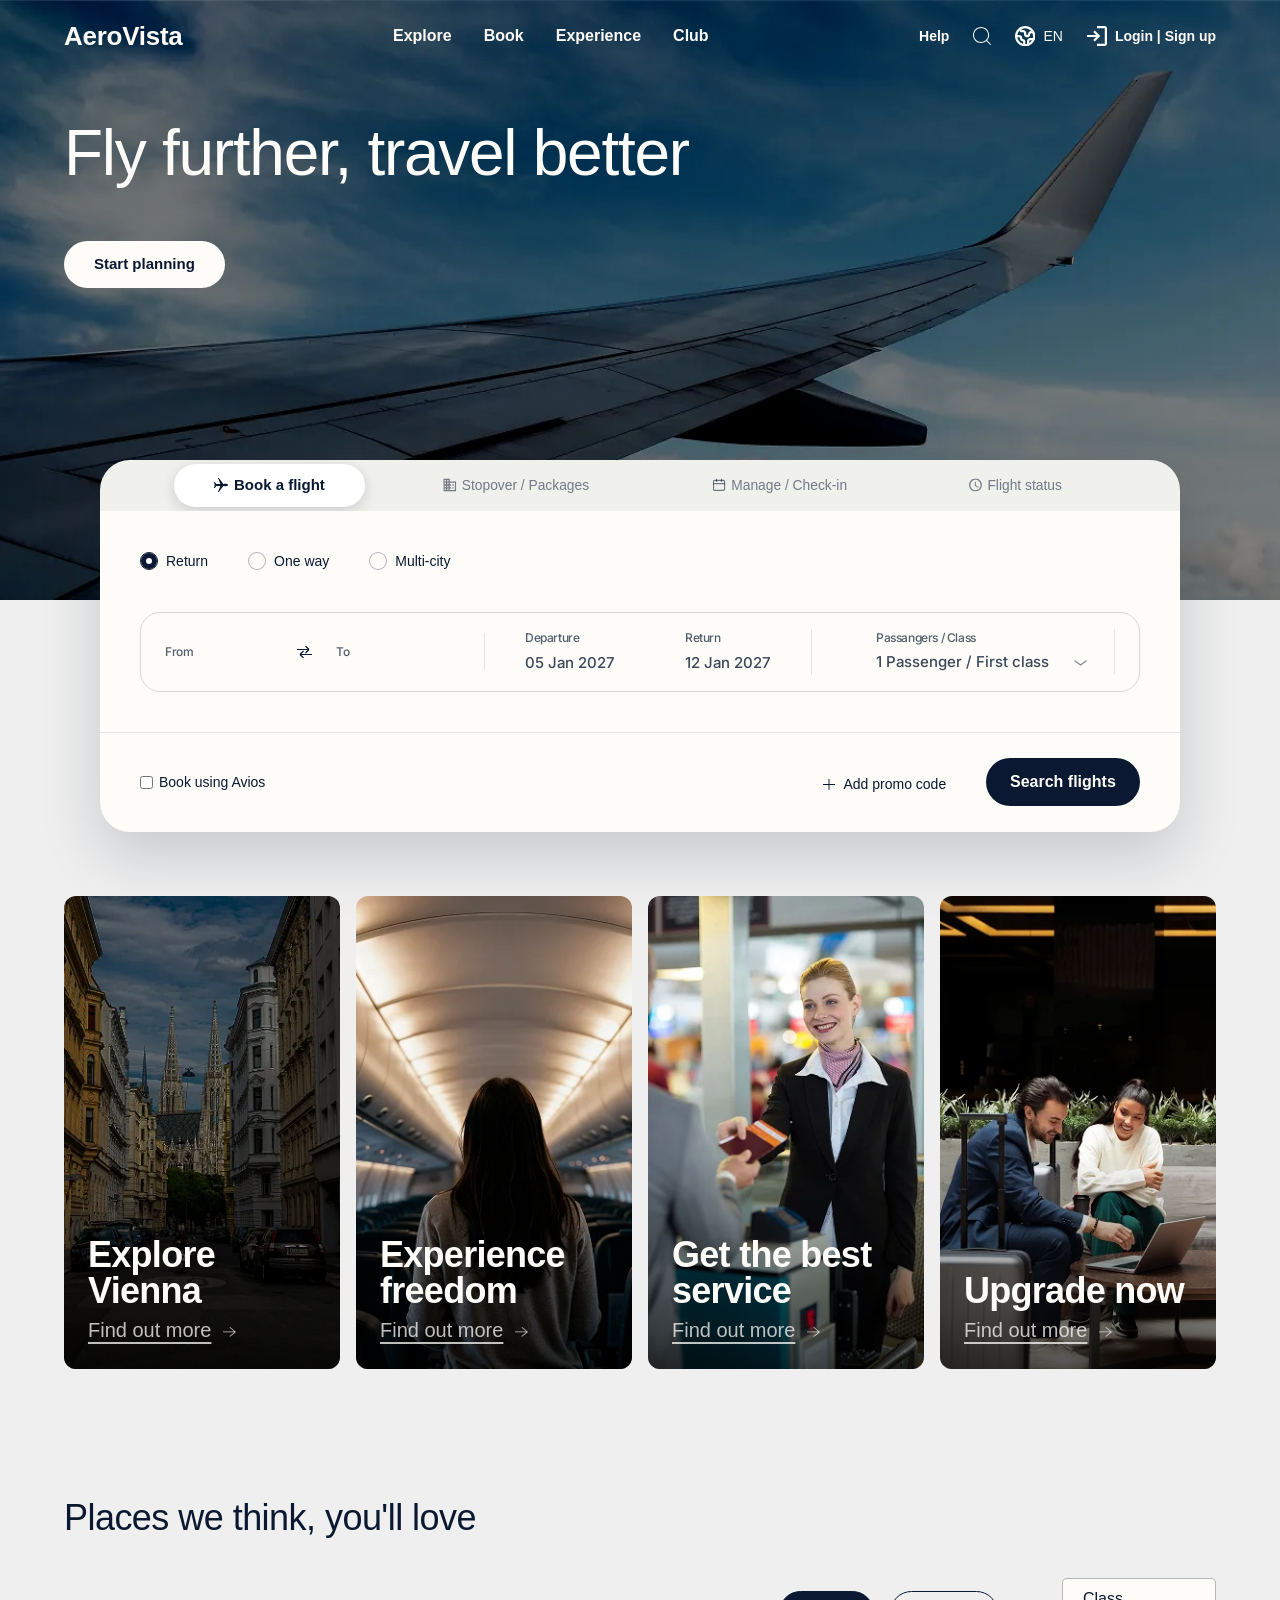
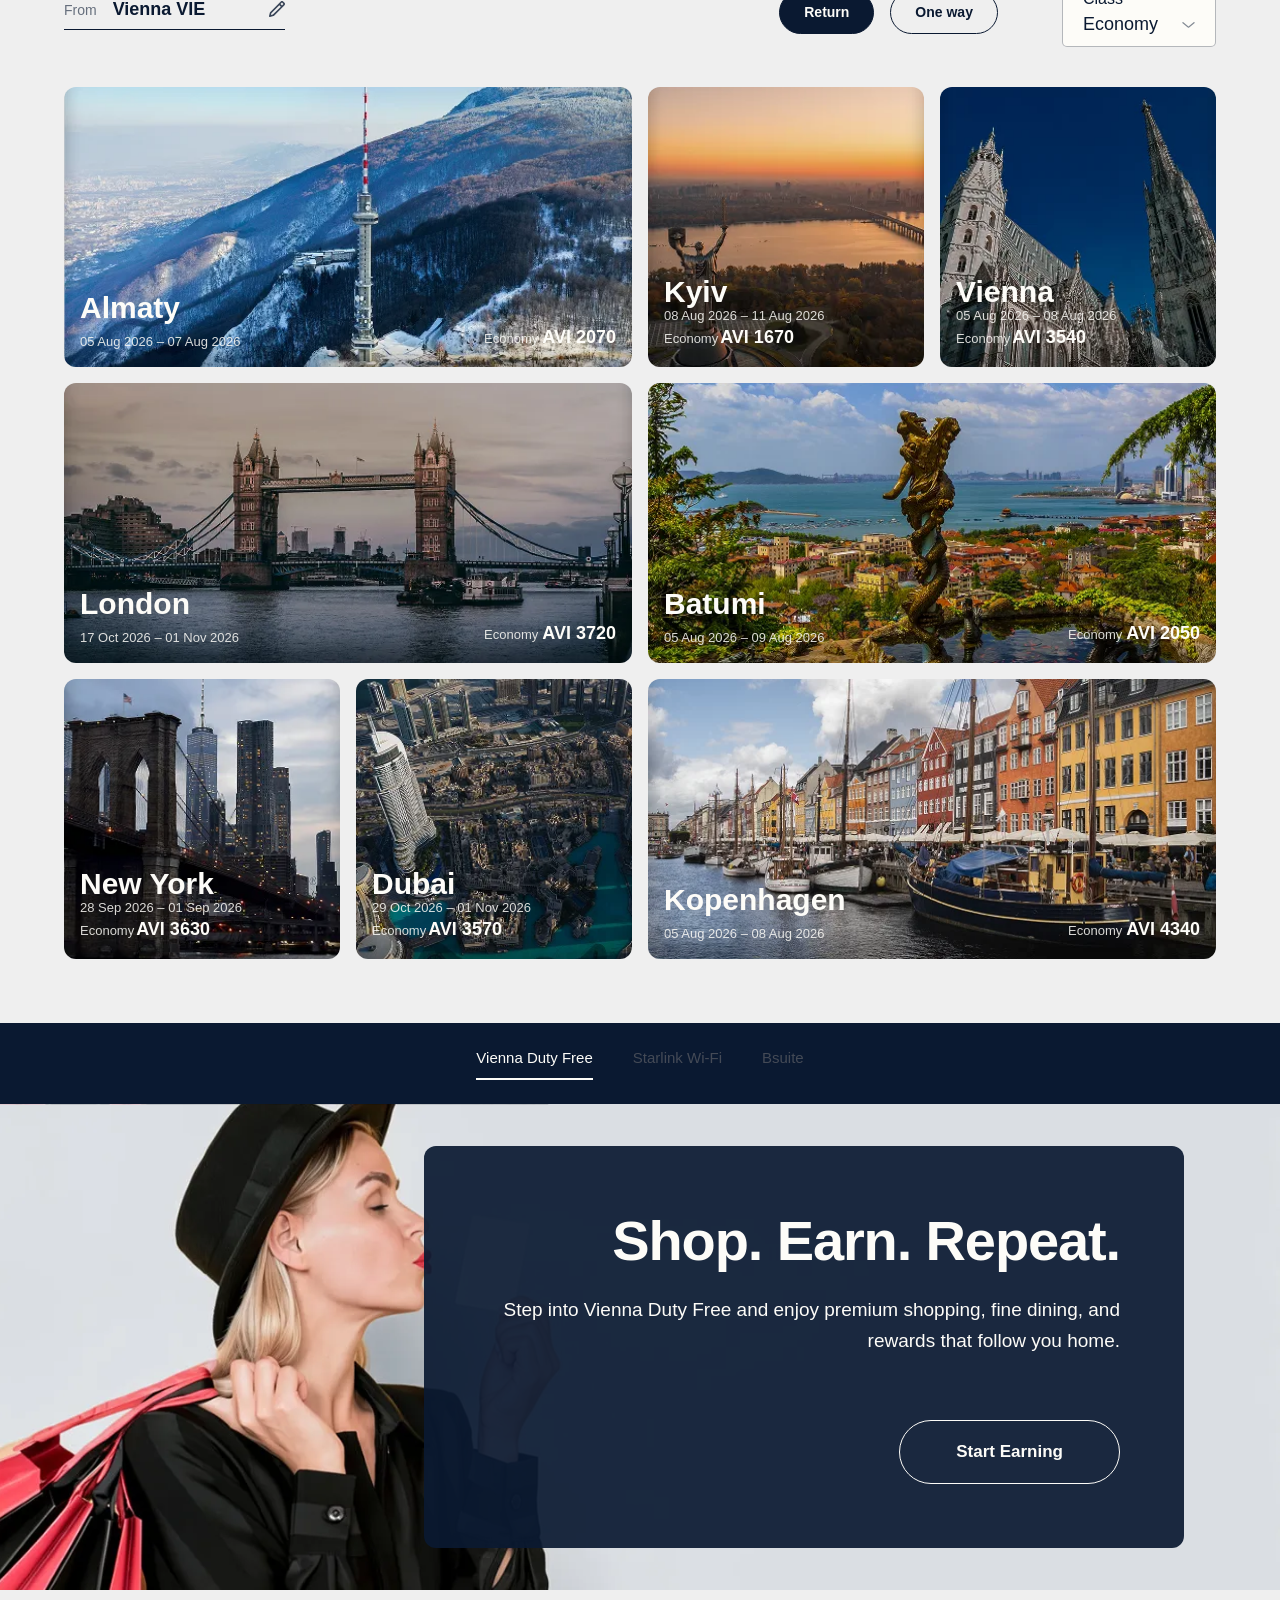
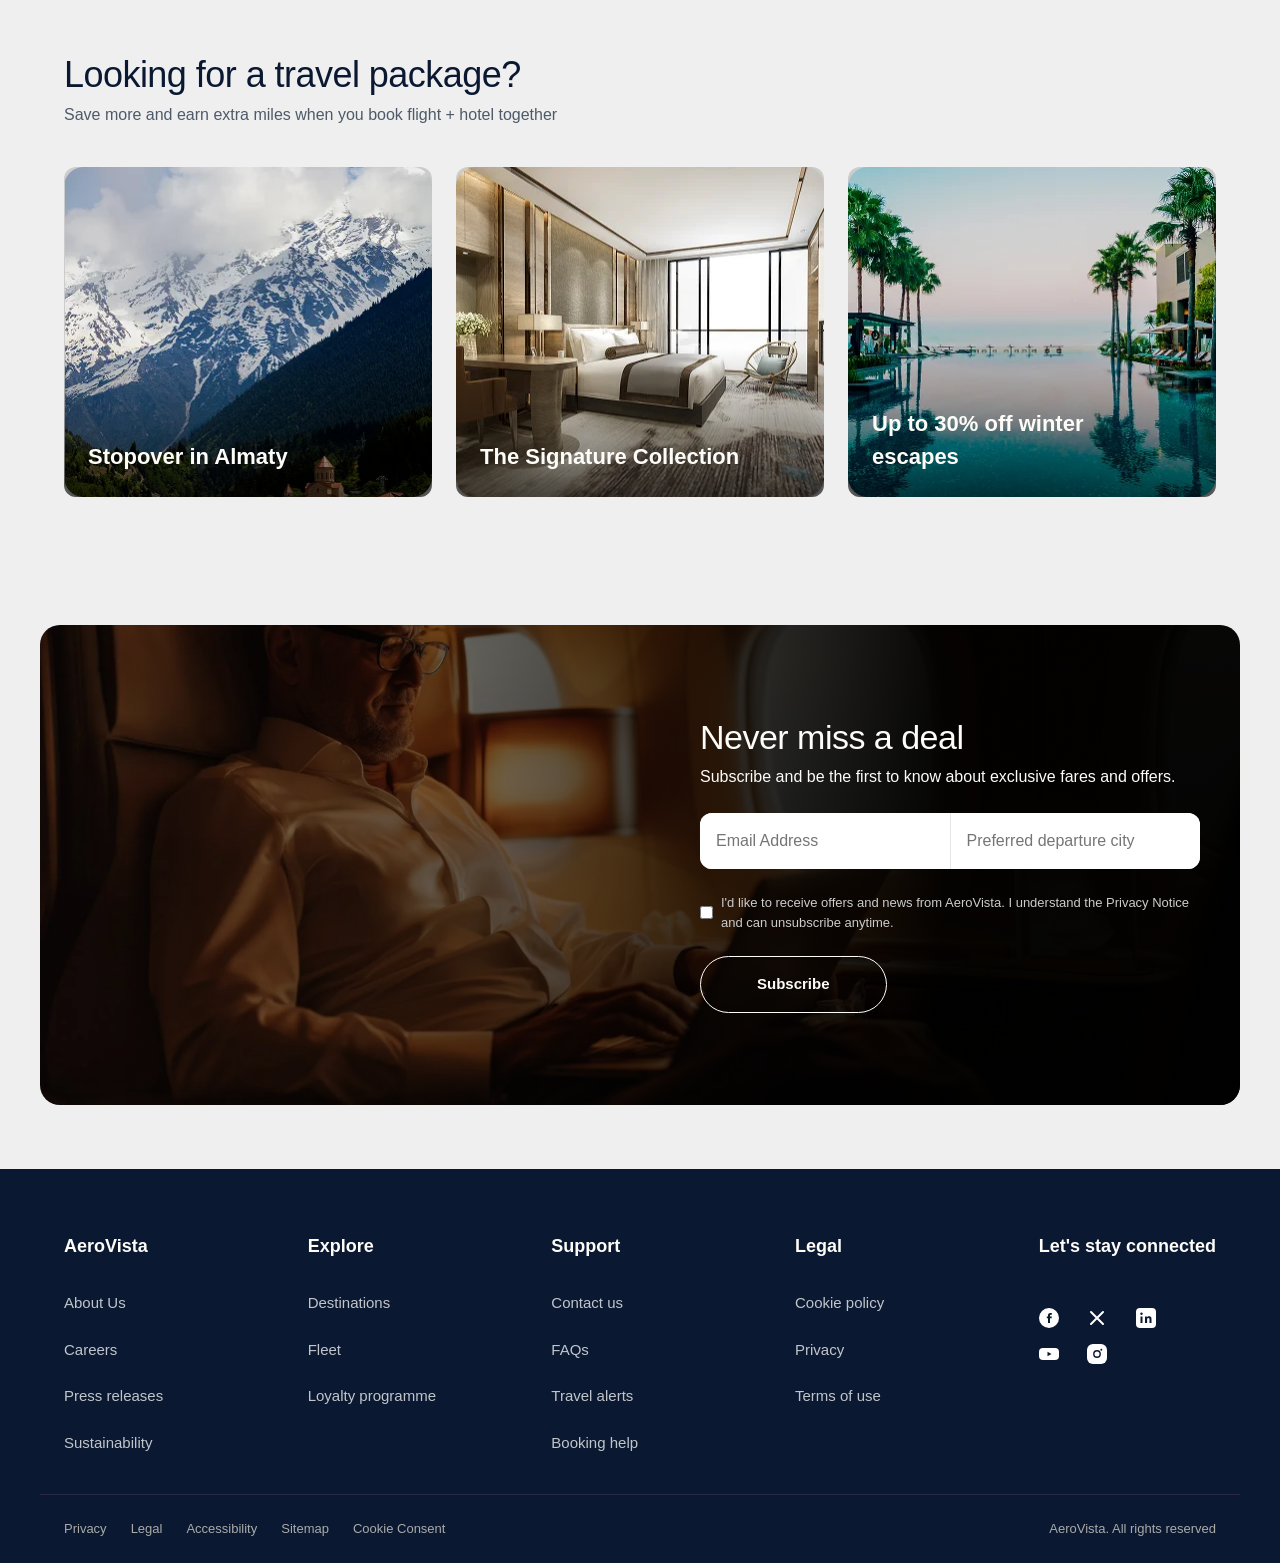
==== commit 33cc63f9: "Fixed the problem with the pictures" ====
--- a/index.html
+++ b/index.html
@@ -892,7 +892,7 @@
 
   <section class="promo-cards">
     <div class="container promo-cards__grid">
-      <article class="promo-card" style="background-image: url('images/Vienna(explore).png')">
+      <article class="promo-card" style="background-image: url('images/Vienna(explore).webp')">
         <h3 data-i18n="promoCards.exploreVienna">Explore Vienna</h3>
         <a href="https://www.visitingvienna.com/sights/my-top-10-places/">
           <span data-i18n="promoCards.findOutMore">Find out more</span>
@@ -901,7 +901,7 @@
           </svg>
         </a>
       </article>
-      <article class="promo-card" style="background-image: url('images/exp-freedom.png')">
+      <article class="promo-card" style="background-image: url('images/exp-freedom.webp')">
         <h3 data-i18n="promoCards.experienceFreedom">Experience freedom</h3>
         <a href="#">
           <span data-i18n="promoCards.findOutMore">Find out more</span>
@@ -910,7 +910,7 @@
           </svg>
         </a>
       </article>
-      <article class="promo-card" style="background-image: url('images/best-service.png')">
+      <article class="promo-card" style="background-image: url('images/best-service.webp')">
         <h3 data-i18n="promoCards.bestService">Get the best service</h3>
         <a href="#">
           <span data-i18n="promoCards.findOutMore">Find out more</span>
@@ -919,7 +919,7 @@
           </svg>
         </a>
       </article>
-      <article class="promo-card" style="background-image: url('images/upgrade-now.png')">
+      <article class="promo-card" style="background-image: url('images/upgrade-now.webp')">
         <h3 data-i18n="promoCards.upgradeNow">Upgrade now</h3>
         <a href="#">
           <span data-i18n="promoCards.findOutMore">Find out more</span>
@@ -974,7 +974,7 @@
       </div>
 
       <div class="destinations__grid">
-        <article class="destination-card" style="background-image: url('images/almaty-places.png')">
+        <article class="destination-card" style="background-image: url('images/almaty-places.webp')">
           <div class="destination-card__overlay"></div>
 
           <div class="destination-card__info">
@@ -994,7 +994,7 @@
           </div>
         </article>
 
-        <article class="destination-card destination-card--single" style="background-image: url('images/kyiv.png')">
+        <article class="destination-card destination-card--single" style="background-image: url('images/kyiv.webp')">
           <div class="destination-card__overlay"></div>
 
           <div class="destination-card__info">
@@ -1014,7 +1014,7 @@
           </div>
         </article>
 
-        <article class="destination-card destination-card--single" style="background-image: url('images/vienna.png')">
+        <article class="destination-card destination-card--single" style="background-image: url('images/vienna.webp')">
           <div class="destination-card__overlay"></div>
 
           <div class="destination-card__info">
@@ -1034,7 +1034,7 @@
           </div>
         </article>
 
-        <article class="destination-card" style="background-image: url('images/london.png')">
+        <article class="destination-card" style="background-image: url('images/london.webp')">
           <div class="destination-card__overlay"></div>
 
           <div class="destination-card__info">
@@ -1054,7 +1054,7 @@
           </div>
         </article>
 
-        <article class="destination-card" style="background-image: url('images/batumi.png')">
+        <article class="destination-card" style="background-image: url('images/batumi.webp')">
           <div class="destination-card__overlay"></div>
 
           <div class="destination-card__info">
@@ -1074,7 +1074,7 @@
           </div>
         </article>
 
-        <article class="destination-card destination-card--single" style="background-image: url('images/new-york.png')">
+        <article class="destination-card destination-card--single" style="background-image: url('images/new-york.webp')">
           <div class="destination-card__overlay"></div>
 
           <div class="destination-card__info">
@@ -1094,7 +1094,7 @@
           </div>
         </article>
 
-        <article class="destination-card destination-card--single" style="background-image: url('images/dubai.png')">
+        <article class="destination-card destination-card--single" style="background-image: url('images/dubai.webp')">
           <div class="destination-card__overlay"></div>
 
           <div class="destination-card__info">
@@ -1114,7 +1114,7 @@
           </div>
         </article>
 
-        <article class="destination-card" style="background-image: url('images/kopenhagen.png')">
+        <article class="destination-card" style="background-image: url('images/kopenhagen.webp')">
           <div class="destination-card__overlay"></div>
 
           <div class="destination-card__info">
@@ -1146,7 +1146,7 @@
     </div>
   </div>
 
-  <div class="feature-tabs__banner" style="background-image: url('images/vienna-duty-free.png')">
+  <div class="feature-tabs__banner" style="background-image: url('images/vienna-duty-free.webp')">
     <div class="feature-tabs__content">
       <h2 data-i18n="featureTabs.heading">Shop. Earn. Repeat.</h2>
       <p data-i18n="featureTabs.text">Step into Vienna Duty Free and enjoy premium shopping, fine dining, and rewards that follow you home.</p>
@@ -1159,17 +1159,17 @@
       <h2 data-i18n="packages.heading">Looking for a travel package?</h2>
       <p data-i18n="packages.subheading">Save more and earn extra miles when you book flight + hotel together</p>
       <div class="packages__grid">
-        <article class="package-card" style="background-image: url('images/stopover-almaty.png')">
+        <article class="package-card" style="background-image: url('images/stopover-almaty.webp')">
           <div class="package-card__overlay"></div>
           <h3 data-i18n="packages.stopoverAlmaty">Stopover in Almaty</h3>
           <button class="btn btn--filled package-card__cta" data-i18n="packages.cta">Explore packages</button>
         </article>
-        <article class="package-card package-card--featured" style="background-image: url('images/signature-collection.png')">
+        <article class="package-card package-card--featured" style="background-image: url('images/signature-collection.webp')">
           <div class="package-card__overlay"></div>
           <h3 data-i18n="packages.signatureCollection">The Signature Collection</h3>
           <button class="btn btn--filled package-card__cta" data-i18n="packages.cta">Explore packages</button>
         </article>
-        <article class="package-card" style="background-image: url('images/winter-escapes.png')">
+        <article class="package-card" style="background-image: url('images/winter-escapes.webp')">
           <div class="package-card__overlay"></div>
           <h3 data-i18n="packages.winterEscapes">Up to 30% off winter escapes</h3>
           <button class="btn btn--filled package-card__cta" data-i18n="packages.cta">Explore packages</button>
@@ -1179,7 +1179,7 @@
   </section>
 
   <section class="newsletter">
-    <div class="container newsletter__card" style="background-image: url('images/newsletter-bg.jpg')">
+    <div class="container newsletter__card" style="background-image: url('images/newsletter-bg.webp')">
       <div class="newsletter__content">
         <h2 data-i18n="newsletter.heading">Never miss a deal</h2>
         <p data-i18n="newsletter.text">Subscribe and be the first to know about exclusive fares and offers.</p>
--- a/style.css
+++ b/style.css
@@ -316,7 +316,7 @@
 }
 
 .hero {
-  background-image: url('images/hero-bg.png');
+  background-image: url('images/hero-bg.webp');
   background-size: cover;
   min-height: 600px;
   color: var(--color-white);
@@ -1084,6 +1084,10 @@
   border-color: var(--color-dark);
 }
 
+.search-card__promo-input:focus-visible {
+  box-shadow: 0 0 0 3px rgba(10, 25, 49, 0.08);
+}
+
 .radio {
   display: flex;
   align-items: center;
@@ -1395,7 +1399,7 @@
   padding: var(--space-md);
   overflow: hidden;
   isolation: isolate;
-  transition: transform var(--duration-medium) var(--ease-out);
+  transition: transform var(--duration-medium) var(--ease-out), box-shadow var(--duration-medium) var(--ease-out);
 }
 
 .promo-card::before {
@@ -1408,6 +1412,7 @@
 
 .promo-card:hover {
   transform: translateY(-4px);
+  box-shadow: 0 20px 40px rgba(10, 25, 49, 0.22);
 }
 
 .promo-card h3 {
@@ -1497,6 +1502,11 @@
 
 .destinations__from-input:focus {
   color: var(--color-accent);
+}
+
+.destinations__from-input:focus-visible {
+  box-shadow: 0 0 0 3px rgba(10, 25, 49, 0.08);
+  border-radius: var(--radius-xs, 4px);
 }
 
 .destinations__edit-icon {
@@ -1637,6 +1647,11 @@
   overflow: hidden;
   color: var(--color-white);
   font-weight: bold;
+  transition: box-shadow var(--duration-medium) var(--ease-out);
+}
+
+.destination-card:hover {
+  box-shadow: 0 20px 40px rgba(10, 25, 49, 0.25);
 }
 
 .destination-card__overlay {
@@ -1920,6 +1935,12 @@
   padding: var(--space-md);
   overflow: hidden;
   isolation: isolate;
+  transition: transform var(--duration-medium) var(--ease-out), box-shadow var(--duration-medium) var(--ease-out);
+}
+
+.package-card:hover {
+  transform: translateY(-4px);
+  box-shadow: 0 20px 40px rgba(10, 25, 49, 0.22);
 }
 
 .package-card::before {
@@ -2413,6 +2434,36 @@
   transform: scale(0.96);
   transition: transform var(--duration-instant) var(--ease-out);
 }
+
+.js-reveal {
+  opacity: 0;
+  transform: translateY(24px);
+  transition: opacity var(--duration-slow) var(--ease-out), transform var(--duration-slow) var(--ease-out);
+}
+
+.js-reveal--visible {
+  opacity: 1;
+  transform: translateY(0);
+}
+
+.js-reveal > * {
+  opacity: 0;
+  transform: translateY(16px);
+  transition: opacity var(--duration-slow) var(--ease-out), transform var(--duration-slow) var(--ease-out);
+}
+
+.js-reveal--visible > * {
+  opacity: 1;
+  transform: translateY(0);
+}
+
+.js-reveal--visible > *:nth-child(1) { transition-delay: 0ms; }
+.js-reveal--visible > *:nth-child(2) { transition-delay: 60ms; }
+.js-reveal--visible > *:nth-child(3) { transition-delay: 120ms; }
+.js-reveal--visible > *:nth-child(4) { transition-delay: 180ms; }
+.js-reveal--visible > *:nth-child(5) { transition-delay: 240ms; }
+.js-reveal--visible > *:nth-child(6) { transition-delay: 300ms; }
+.js-reveal--visible > *:nth-child(n+7) { transition-delay: 340ms; }
 
 @media (prefers-reduced-motion: reduce) {
   *,
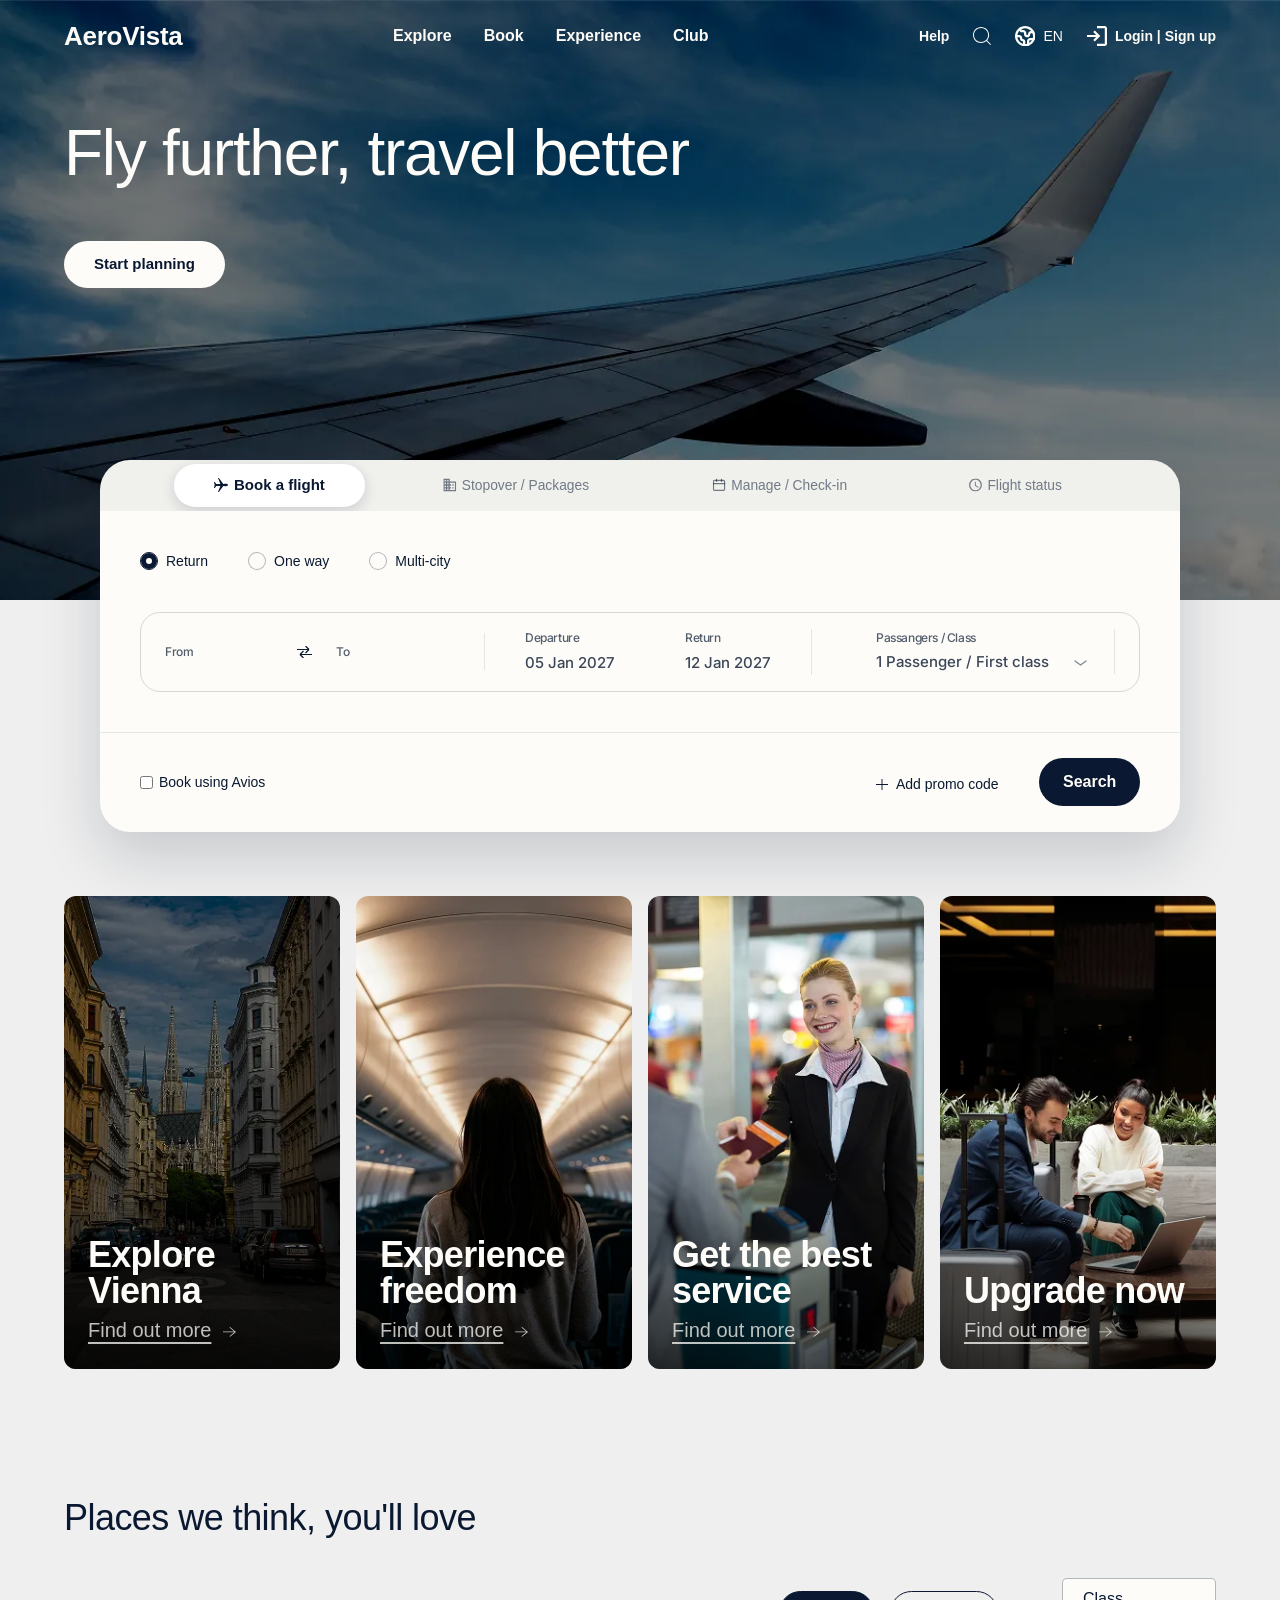
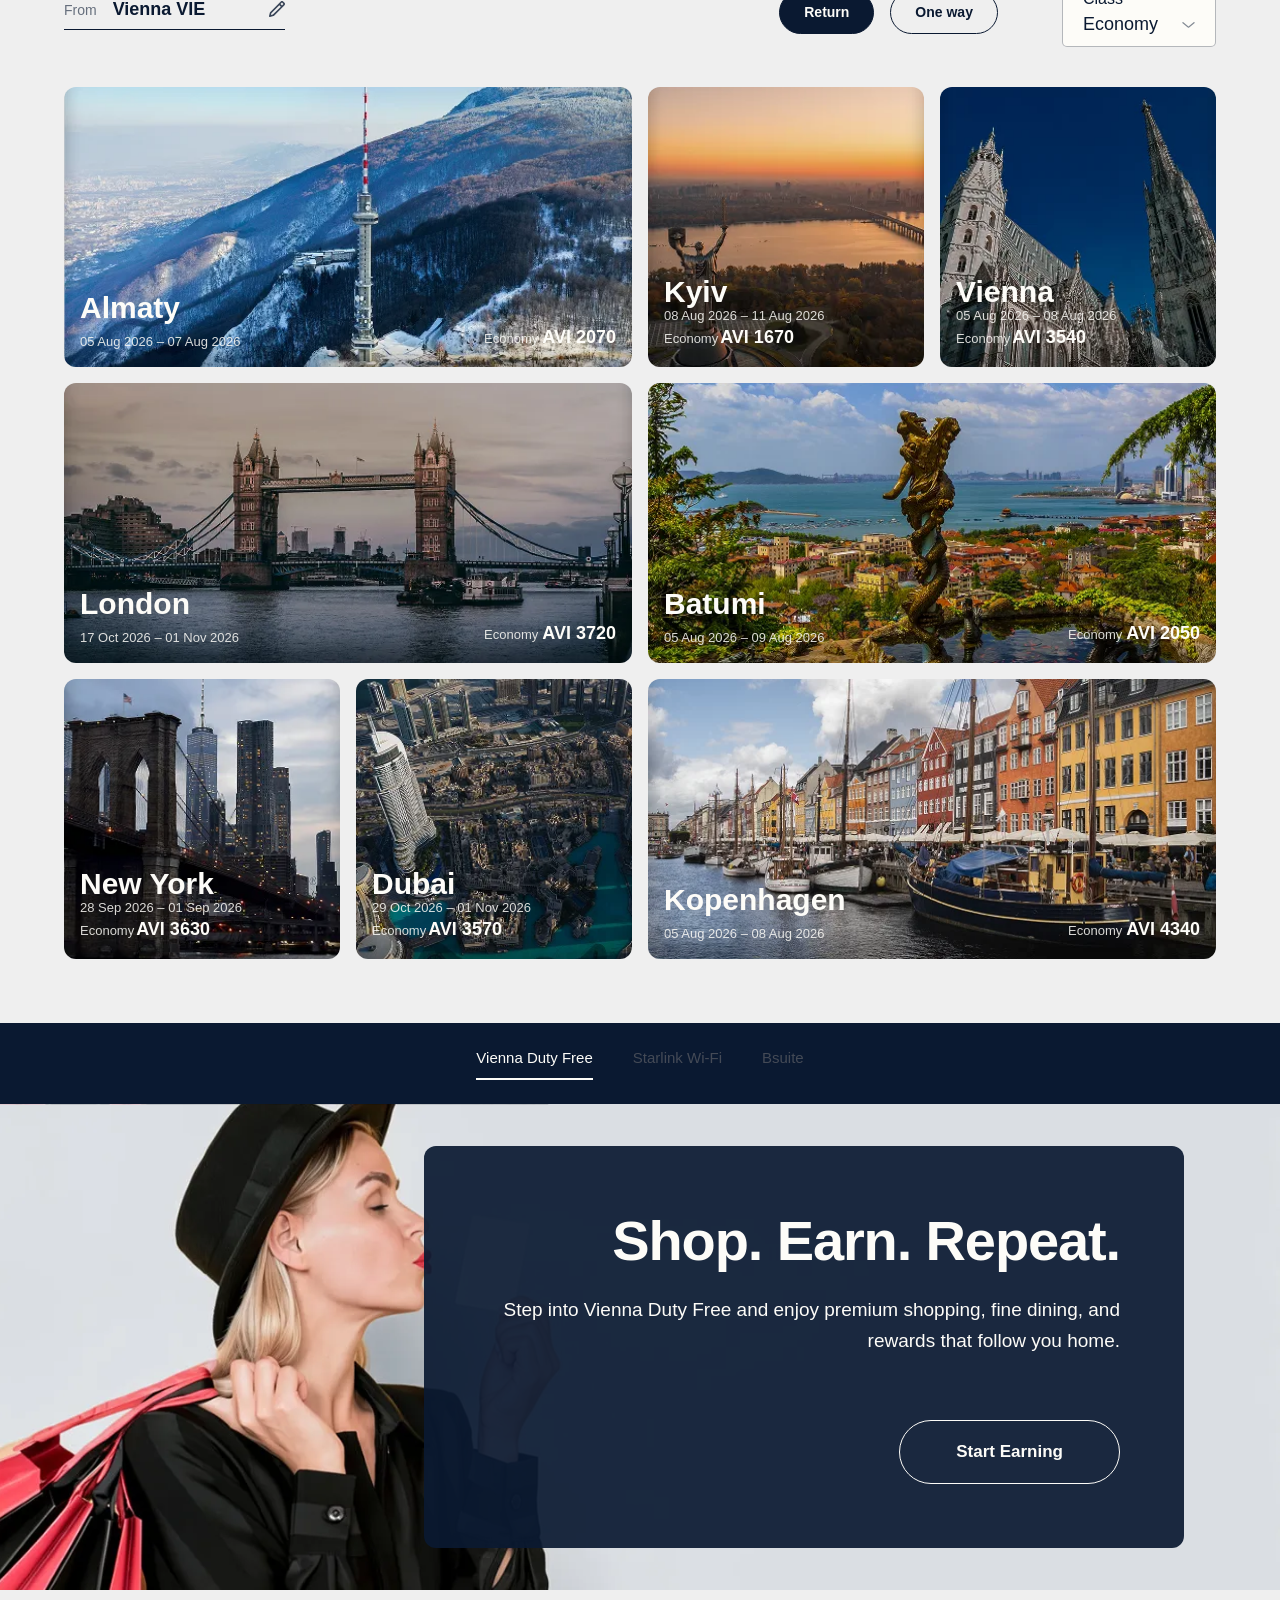
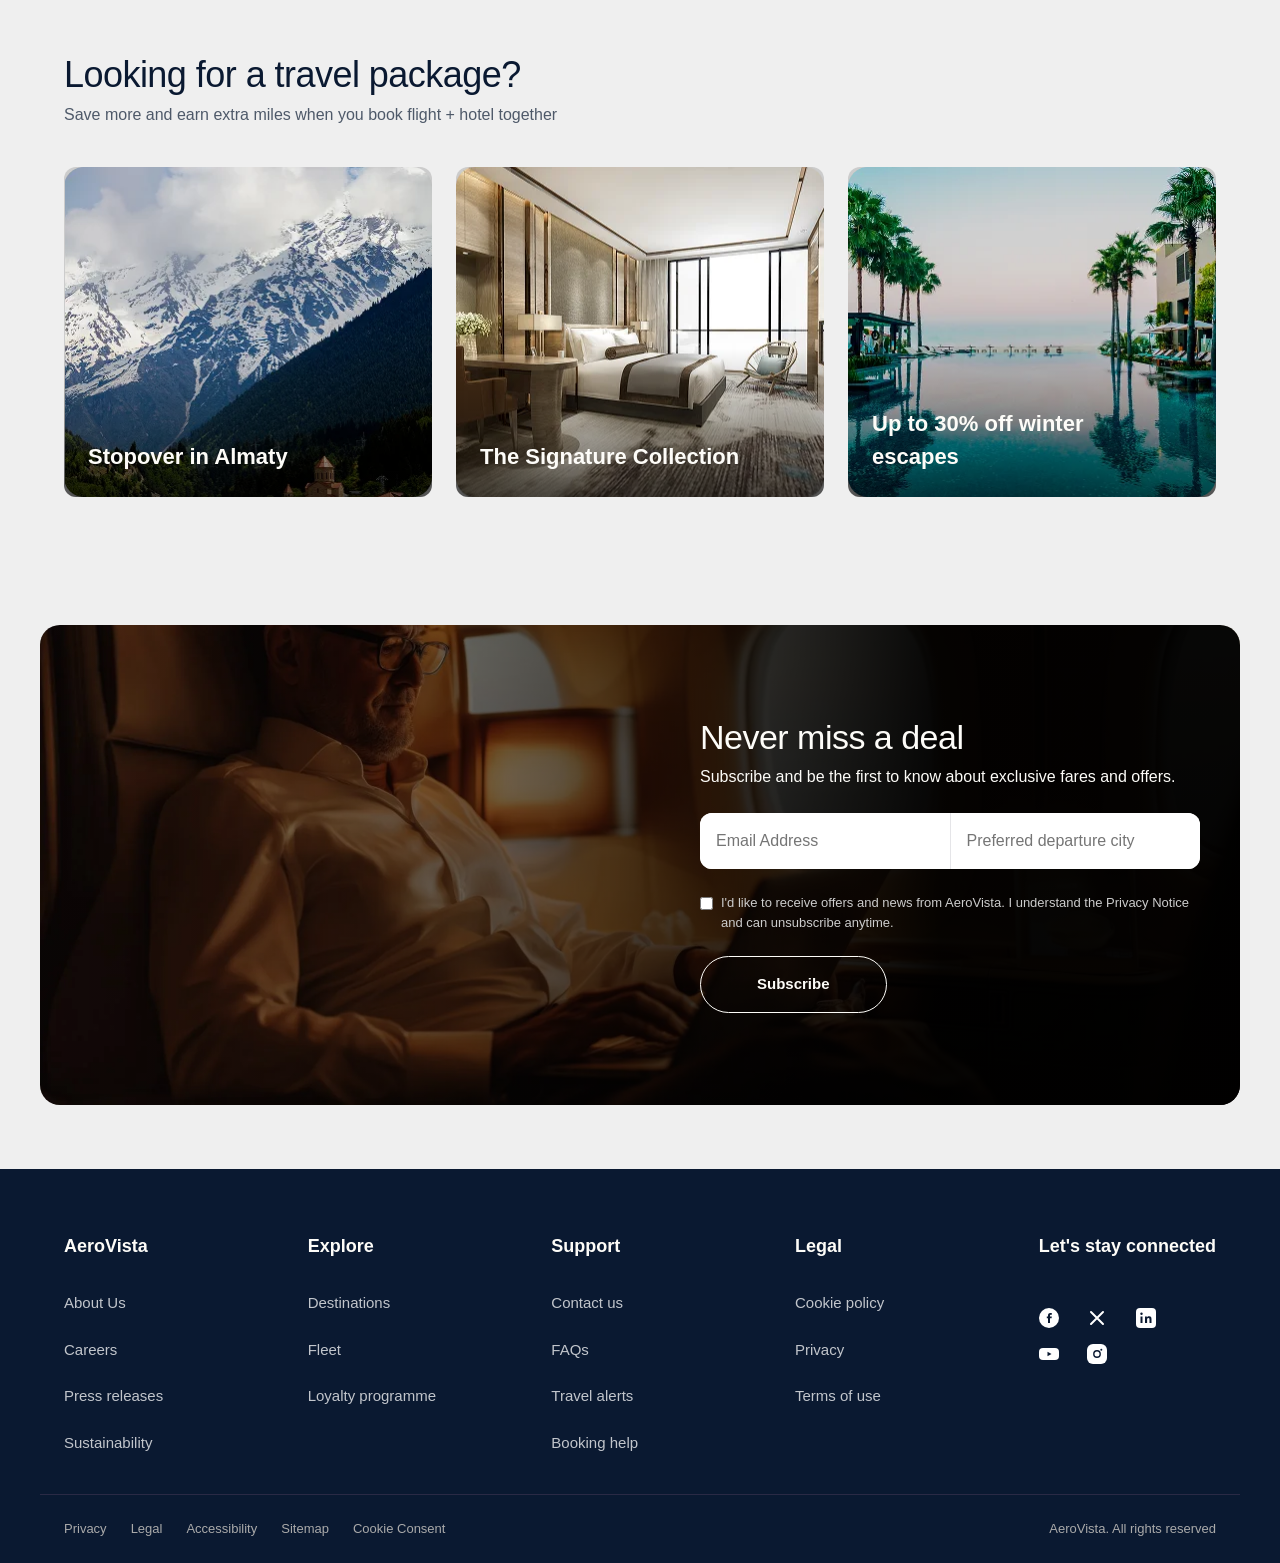
==== commit 32d63679: "Add site search, wire nav links, fix newsletter checkbox alignment Co-Authored-By: Claude Sonnet 5 <" ====
--- a/index.html
+++ b/index.html
@@ -4,6 +4,7 @@
   <meta charset="UTF-8">
   <meta name="viewport" content="width=device-width, initial-scale=1.0">
   <title>AeroVista — Fly further, travel better</title>
+  <link rel="icon" type="image/png" href="images/plane-logo.png">
 
   <link rel="preconnect" href="https://fonts.googleapis.com">
   <link rel="preconnect" href="https://fonts.gstatic.com" crossorigin>
@@ -19,10 +20,10 @@
       <a href="#hero" class="logo">AeroVista</a>
 
       <nav class="nav" id="nav">
-        <a href="#" class="nav__link_explore" data-i18n="nav.explore">Explore</a>
-        <a href="#" class="nav__link_book" data-i18n="nav.book">Book</a>
-        <a href="#" class="nav__link_experience" data-i18n="nav.experience">Experience</a>
-        <a href="#" class="nav__link_club" data-i18n="nav.club">Club</a>
+        <a href="#destinations" class="nav__link_explore" data-i18n="nav.explore">Explore</a>
+        <a href="#hero" class="nav__link_book" data-i18n="nav.book">Book</a>
+        <a href="#featureTabs" class="nav__link_experience" data-i18n="nav.experience">Experience</a>
+        <a href="login.html" class="nav__link_club" data-i18n="nav.club">Club</a>
       </nav>
 
       <div class="header__actions">
@@ -67,6 +68,37 @@
     </div>
   </header>
 
+  <div class="site-search" id="siteSearch">
+    <div class="site-search__backdrop" data-search-close></div>
+    <div class="site-search__panel" role="search">
+      <div class="container site-search__inner">
+        <button type="button" class="site-search__close" id="siteSearchClose" aria-label="Close search" data-i18n-aria-label="search.closeAria">
+          <svg width="16" height="16" viewBox="0 0 16 16" fill="none" xmlns="http://www.w3.org/2000/svg">
+            <path d="M1 1L15 15M15 1L1 15" stroke="currentColor" stroke-width="1.5" stroke-linecap="round"/>
+          </svg>
+        </button>
+
+        <form class="site-search__form" id="siteSearchForm">
+          <input type="text" class="site-search__input" id="siteSearchInput" placeholder="e.g.: Destinations, Packages, Book a flight" data-i18n-placeholder="search.placeholder" autocomplete="off">
+          <button type="submit" class="site-search__submit" data-i18n="search.submit">Search</button>
+        </form>
+
+        <div class="site-search__suggestions">
+          <span class="site-search__suggestions-label" data-i18n="search.popularLabel">Popular searches</span>
+          <div class="site-search__pills">
+            <button type="button" class="site-search__pill" data-search-query="book a flight" data-i18n="search.pillBookFlight">Book a flight</button>
+            <button type="button" class="site-search__pill" data-search-query="destinations" data-i18n="search.pillDestinations">Destinations</button>
+            <button type="button" class="site-search__pill" data-search-query="packages" data-i18n="search.pillPackages">Packages</button>
+            <button type="button" class="site-search__pill" data-search-query="vienna duty free" data-i18n="search.pillOffers">Vienna Duty Free</button>
+            <button type="button" class="site-search__pill" data-search-query="newsletter" data-i18n="search.pillNewsletter">Newsletter</button>
+          </div>
+        </div>
+
+        <p class="site-search__error" id="siteSearchError" data-i18n="search.notFound">We couldn’t find that. Try “Destinations” or “Packages”.</p>
+      </div>
+    </div>
+  </div>
+
   <section class="hero" id="hero">
     <div class="container">
       <h1 class="hero__title" data-i18n="hero.title">Fly further, travel better</h1>
@@ -890,7 +922,7 @@
     </div>
   </div>
 
-  <section class="promo-cards">
+  <section class="promo-cards" id="promoCards">
     <div class="container promo-cards__grid">
       <article class="promo-card" style="background-image: url('images/Vienna(explore).webp')">
         <h3 data-i18n="promoCards.exploreVienna">Explore Vienna</h3>
@@ -931,7 +963,7 @@
     </div>
   </section>
 
-  <section class="destinations">
+  <section class="destinations" id="destinations">
     <div class="container">
       <h2 data-i18n="destinations.heading">Places we think, you'll love</h2>
 
@@ -1137,7 +1169,7 @@
     </div>
   </section>
 
-  <section class="feature-tabs">
+  <section class="feature-tabs" id="featureTabs">
   <div class="feature-tabs__nav">
     <div class="container feature-tabs__nav-inner">
       <button class="feature-tabs__link feature-tabs__link--active" data-i18n="featureTabs.viennaDutyFree">Vienna Duty Free</button>
@@ -1154,7 +1186,7 @@
     </div>
   </div>
 </section>
-  <section class="packages">
+  <section class="packages" id="packages">
     <div class="container">
       <h2 data-i18n="packages.heading">Looking for a travel package?</h2>
       <p data-i18n="packages.subheading">Save more and earn extra miles when you book flight + hotel together</p>
@@ -1178,7 +1210,7 @@
     </div>
   </section>
 
-  <section class="newsletter">
+  <section class="newsletter" id="newsletter">
     <div class="container newsletter__card" style="background-image: url('images/newsletter-bg.webp')">
       <div class="newsletter__content">
         <h2 data-i18n="newsletter.heading">Never miss a deal</h2>
--- a/style.css
+++ b/style.css
@@ -2050,10 +2050,17 @@
 
 .newsletter__checkbox {
   display: flex;
+  align-items: flex-start;
   gap: var(--space-xs);
   font-size: 13px;
+  line-height: 1.5;
   color: #ccc;
   margin-bottom: var(--space-md);
+}
+
+.newsletter__checkbox input[type="checkbox"] {
+  flex-shrink: 0;
+  margin-top: 4px;
 }
 
 .newsletter__content .btn--outline {
@@ -2344,6 +2351,312 @@
 
 .auth__reset-link:hover {
   color: var(--color-accent);
+}
+
+.auth__subtext {
+  font-size: 14px;
+  line-height: 1.5;
+  color: rgba(10, 25, 49, 0.65);
+  margin-bottom: var(--space-lg);
+}
+
+.modal-overlay {
+  position: fixed;
+  inset: 0;
+  z-index: 200;
+  display: none;
+  align-items: center;
+  justify-content: center;
+  padding: var(--space-lg);
+}
+
+.modal-overlay--open {
+  display: flex;
+}
+
+.modal-overlay__backdrop {
+  position: absolute;
+  inset: 0;
+  background: rgba(10, 25, 49, 0.5);
+  opacity: 0;
+  transition: opacity var(--duration-base) var(--ease-out);
+}
+
+.modal-overlay--open .modal-overlay__backdrop {
+  opacity: 1;
+}
+
+.modal-overlay__card {
+  position: relative;
+  width: 100%;
+  max-width: 480px;
+  margin: 0;
+  opacity: 0;
+  transform: translateY(16px) scale(0.98);
+  transition: opacity var(--duration-base) var(--ease-out), transform var(--duration-base) var(--ease-spring);
+}
+
+.modal-overlay--open .modal-overlay__card {
+  opacity: 1;
+  transform: translateY(0) scale(1);
+}
+
+.modal-overlay__back {
+  display: inline-block;
+  margin-top: var(--space-lg);
+  margin-bottom: 0;
+}
+
+body.modal-open {
+  overflow: hidden;
+}
+
+.beyond-auth {
+  min-height: 0;
+  align-items: flex-start;
+  padding-top: calc(72px + var(--space-xs) + 70px);
+  padding-bottom: calc(var(--space-xs) + 70px);
+}
+
+.beyond-auth .container {
+  max-width: 1160px;
+}
+
+.beyond__card {
+  display: grid;
+  grid-template-columns: minmax(0, 1.05fr) minmax(0, 1fr);
+  background: var(--color-white);
+  border-radius: var(--radius-md);
+  box-shadow: 0px 12px 32px rgba(10, 25, 49, 0.08);
+  overflow: hidden;
+}
+
+.beyond__media {
+  position: relative;
+  min-height: 380px;
+}
+
+.beyond__media img {
+  width: 100%;
+  height: 100%;
+  object-fit: cover;
+  display: block;
+}
+
+.beyond__media::after {
+  content: '';
+  position: absolute;
+  inset: 0;
+  background: rgba(10, 25, 49, 0.22);
+}
+
+.beyond__media-badge {
+  position: absolute;
+  top: var(--space-lg);
+  right: var(--space-lg);
+  z-index: 1;
+  text-align: right;
+  color: var(--color-white);
+  text-shadow: 0 2px 12px rgba(10, 25, 49, 0.45);
+}
+
+.beyond__media-badge-title {
+  display: block;
+  font-size: 20px;
+  font-weight: 700;
+  letter-spacing: 0.04em;
+  text-transform: uppercase;
+}
+
+.beyond__media-badge-sub {
+  display: block;
+  font-size: 12px;
+  letter-spacing: 0.03em;
+  opacity: 0.85;
+}
+
+.beyond__panel {
+  padding: var(--space-lg) var(--space-xl);
+  display: flex;
+  flex-direction: column;
+  justify-content: center;
+}
+
+.beyond__panel h1 {
+  font-size: 24px;
+  font-weight: 700;
+  letter-spacing: -0.01em;
+  margin-bottom: var(--space-xs);
+}
+
+.beyond__back {
+  margin-top: var(--space-lg);
+  font-size: 13px;
+  color: var(--color-dark);
+}
+
+.beyond__back a {
+  font-weight: 600;
+  text-decoration: underline;
+  text-underline-offset: 3px;
+  color: var(--color-dark);
+  transition: color var(--duration-base) var(--ease-out);
+}
+
+.beyond__back a:hover {
+  color: var(--color-accent);
+}
+
+.site-search {
+  position: fixed;
+  top: 72px;
+  left: 0;
+  right: 0;
+  bottom: 0;
+  z-index: 45;
+  display: none;
+}
+
+.site-search--open {
+  display: block;
+}
+
+.site-search__backdrop {
+  position: absolute;
+  inset: 0;
+  background: rgba(10, 25, 49, 0.35);
+  opacity: 0;
+  transition: opacity var(--duration-base) var(--ease-out);
+}
+
+.site-search--open .site-search__backdrop {
+  opacity: 1;
+}
+
+.site-search__panel {
+  position: relative;
+  background: var(--color-white);
+  box-shadow: 0 20px 40px rgba(10, 25, 49, 0.15);
+  padding-block: var(--space-xl);
+  opacity: 0;
+  transform: translateY(-16px);
+  transition: opacity var(--duration-base) var(--ease-out), transform var(--duration-base) var(--ease-out);
+}
+
+.site-search--open .site-search__panel {
+  opacity: 1;
+  transform: translateY(0);
+}
+
+.site-search__inner {
+  position: relative;
+}
+
+.site-search__close {
+  position: absolute;
+  top: 0;
+  right: var(--space-md);
+  width: 32px;
+  height: 32px;
+  display: flex;
+  align-items: center;
+  justify-content: center;
+  color: var(--color-dark);
+  transition: opacity var(--duration-base) var(--ease-out);
+}
+
+.site-search__close:hover {
+  opacity: 0.6;
+}
+
+.site-search__form {
+  display: flex;
+  align-items: center;
+  gap: var(--space-md);
+  border-bottom: 1px solid rgba(10, 25, 49, 0.15);
+  padding-bottom: var(--space-sm);
+  margin-bottom: var(--space-lg);
+  padding-right: 48px;
+}
+
+.site-search__input {
+  flex: 1;
+  min-width: 0;
+  border: none;
+  background: transparent;
+  font-family: var(--font-main);
+  font-size: 28px;
+  font-weight: 500;
+  color: var(--color-dark);
+  padding: var(--space-xs) 0;
+}
+
+.site-search__input::placeholder {
+  color: rgba(10, 25, 49, 0.35);
+}
+
+.site-search__input:focus {
+  outline: none;
+}
+
+.site-search__submit {
+  padding: 14px var(--space-lg);
+  background: var(--color-dark);
+  color: var(--color-white);
+  border: 1px solid var(--color-dark);
+  border-radius: var(--radius-pill);
+  font-weight: 600;
+  font-size: 15px;
+  white-space: nowrap;
+  transition: background var(--duration-base) var(--ease-out), color var(--duration-base) var(--ease-out);
+}
+
+.site-search__submit:hover {
+  background: transparent;
+  color: var(--color-dark);
+}
+
+.site-search__suggestions-label {
+  display: block;
+  font-size: 13px;
+  font-weight: 600;
+  color: rgba(10, 25, 49, 0.55);
+  text-transform: uppercase;
+  letter-spacing: 0.04em;
+  margin-bottom: var(--space-sm);
+}
+
+.site-search__pills {
+  display: flex;
+  flex-wrap: wrap;
+  gap: var(--space-sm);
+}
+
+.site-search__pill {
+  padding: 10px var(--space-md);
+  border: 1px solid rgba(10, 25, 49, 0.18);
+  border-radius: var(--radius-pill);
+  font-size: 14px;
+  font-weight: 500;
+  color: var(--color-dark);
+  background: transparent;
+  transition: background var(--duration-base) var(--ease-out), border-color var(--duration-base) var(--ease-out);
+}
+
+.site-search__pill:hover {
+  background: rgba(10, 25, 49, 0.05);
+  border-color: var(--color-dark);
+}
+
+.site-search__error {
+  display: none;
+  margin-top: var(--space-md);
+  font-size: 13px;
+  color: var(--color-error);
+}
+
+.site-search__error--visible {
+  display: block;
 }
 
 .footer {
@@ -2536,6 +2849,15 @@
   .footer__grid {
     grid-template-columns: repeat(2, 1fr);
   }
+
+  .beyond__card {
+    grid-template-columns: 1fr;
+  }
+
+  .beyond__media {
+    min-height: 0;
+    height: 220px;
+  }
 }
 
 @media (max-width: 640px) {
@@ -2779,4 +3101,37 @@
     border-right: none;
     border-bottom: 1px solid #e5e5e8;
   }
+
+  .beyond__panel {
+    padding: var(--space-lg) var(--space-md);
+  }
+
+  .beyond__media-badge {
+    top: var(--space-sm);
+    right: var(--space-sm);
+  }
+
+  .beyond__media-badge-title {
+    font-size: 16px;
+  }
+
+  .site-search__panel {
+    padding-block: var(--space-md);
+  }
+
+  .site-search__form {
+    flex-direction: column;
+    align-items: stretch;
+    gap: var(--space-sm);
+    padding-right: 0;
+  }
+
+  .site-search__input {
+    font-size: 20px;
+  }
+
+  .site-search__submit {
+    width: 100%;
+    text-align: center;
+  }
 }
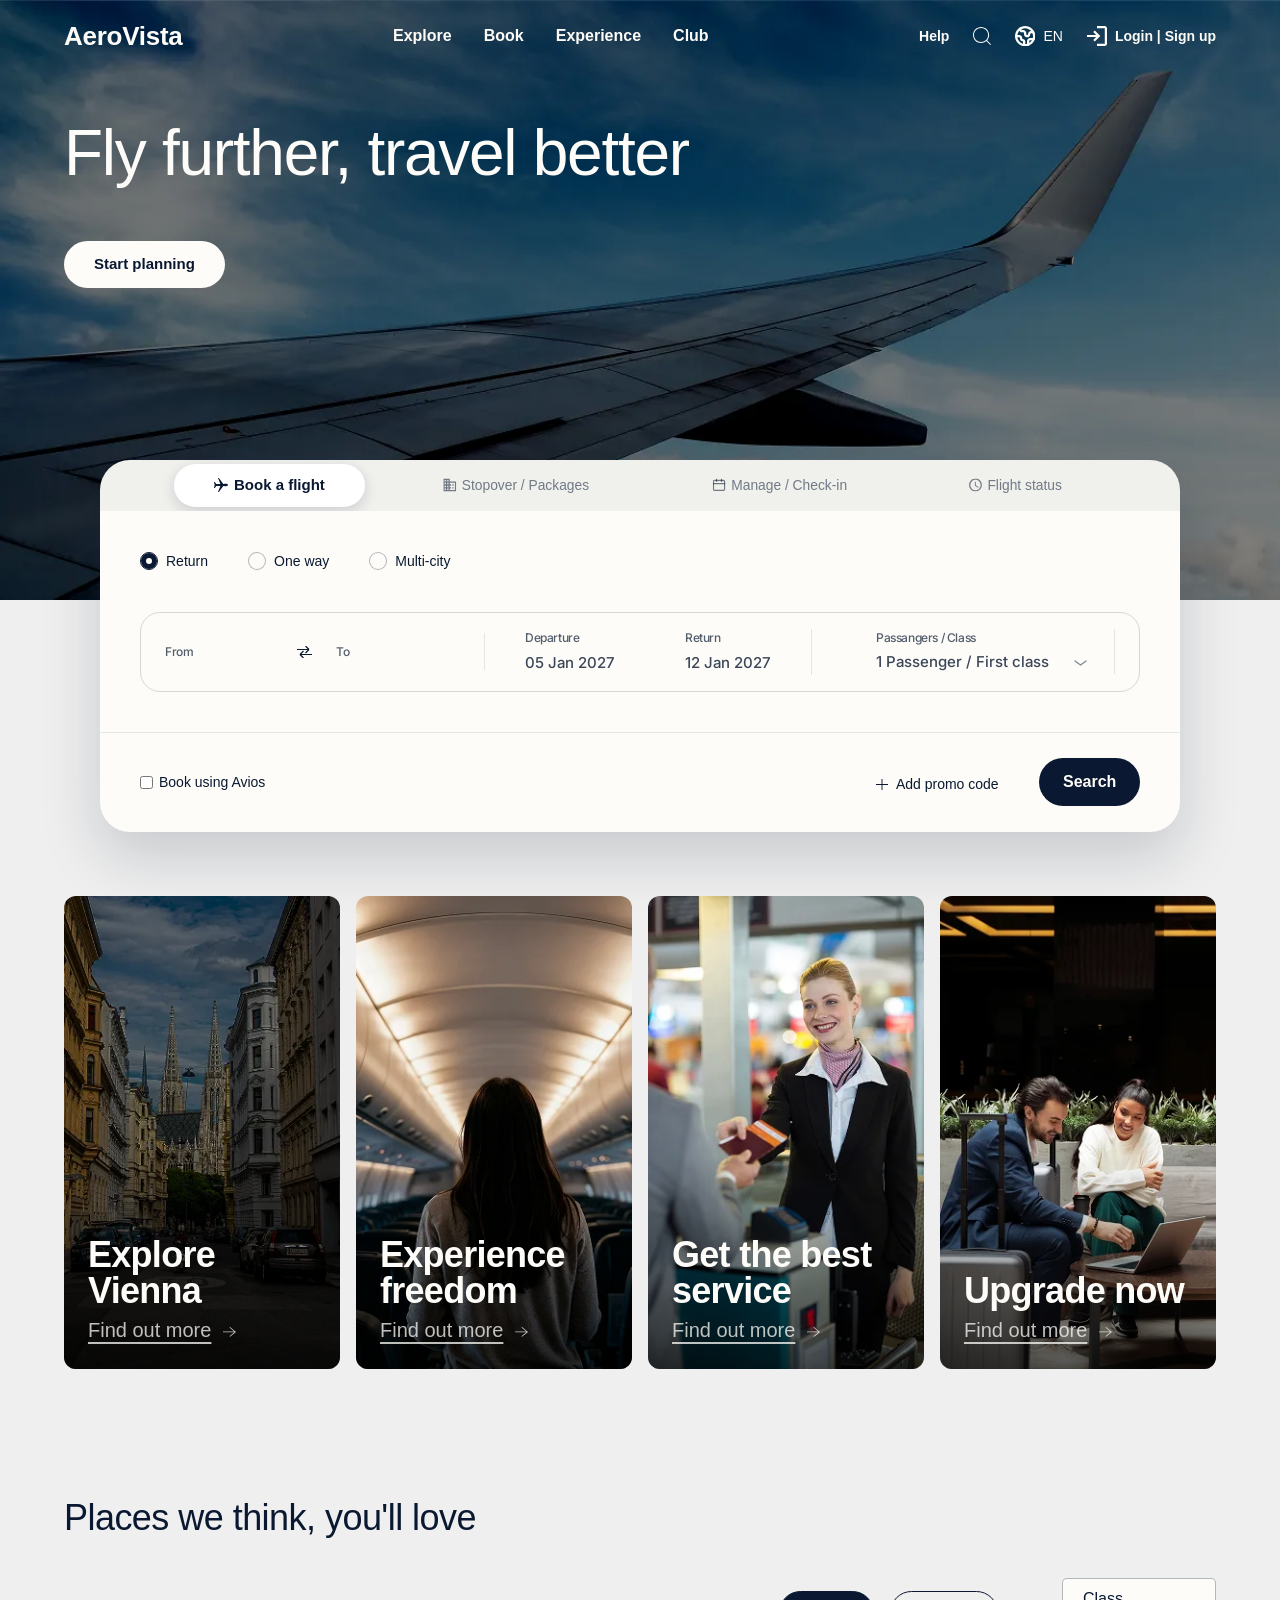
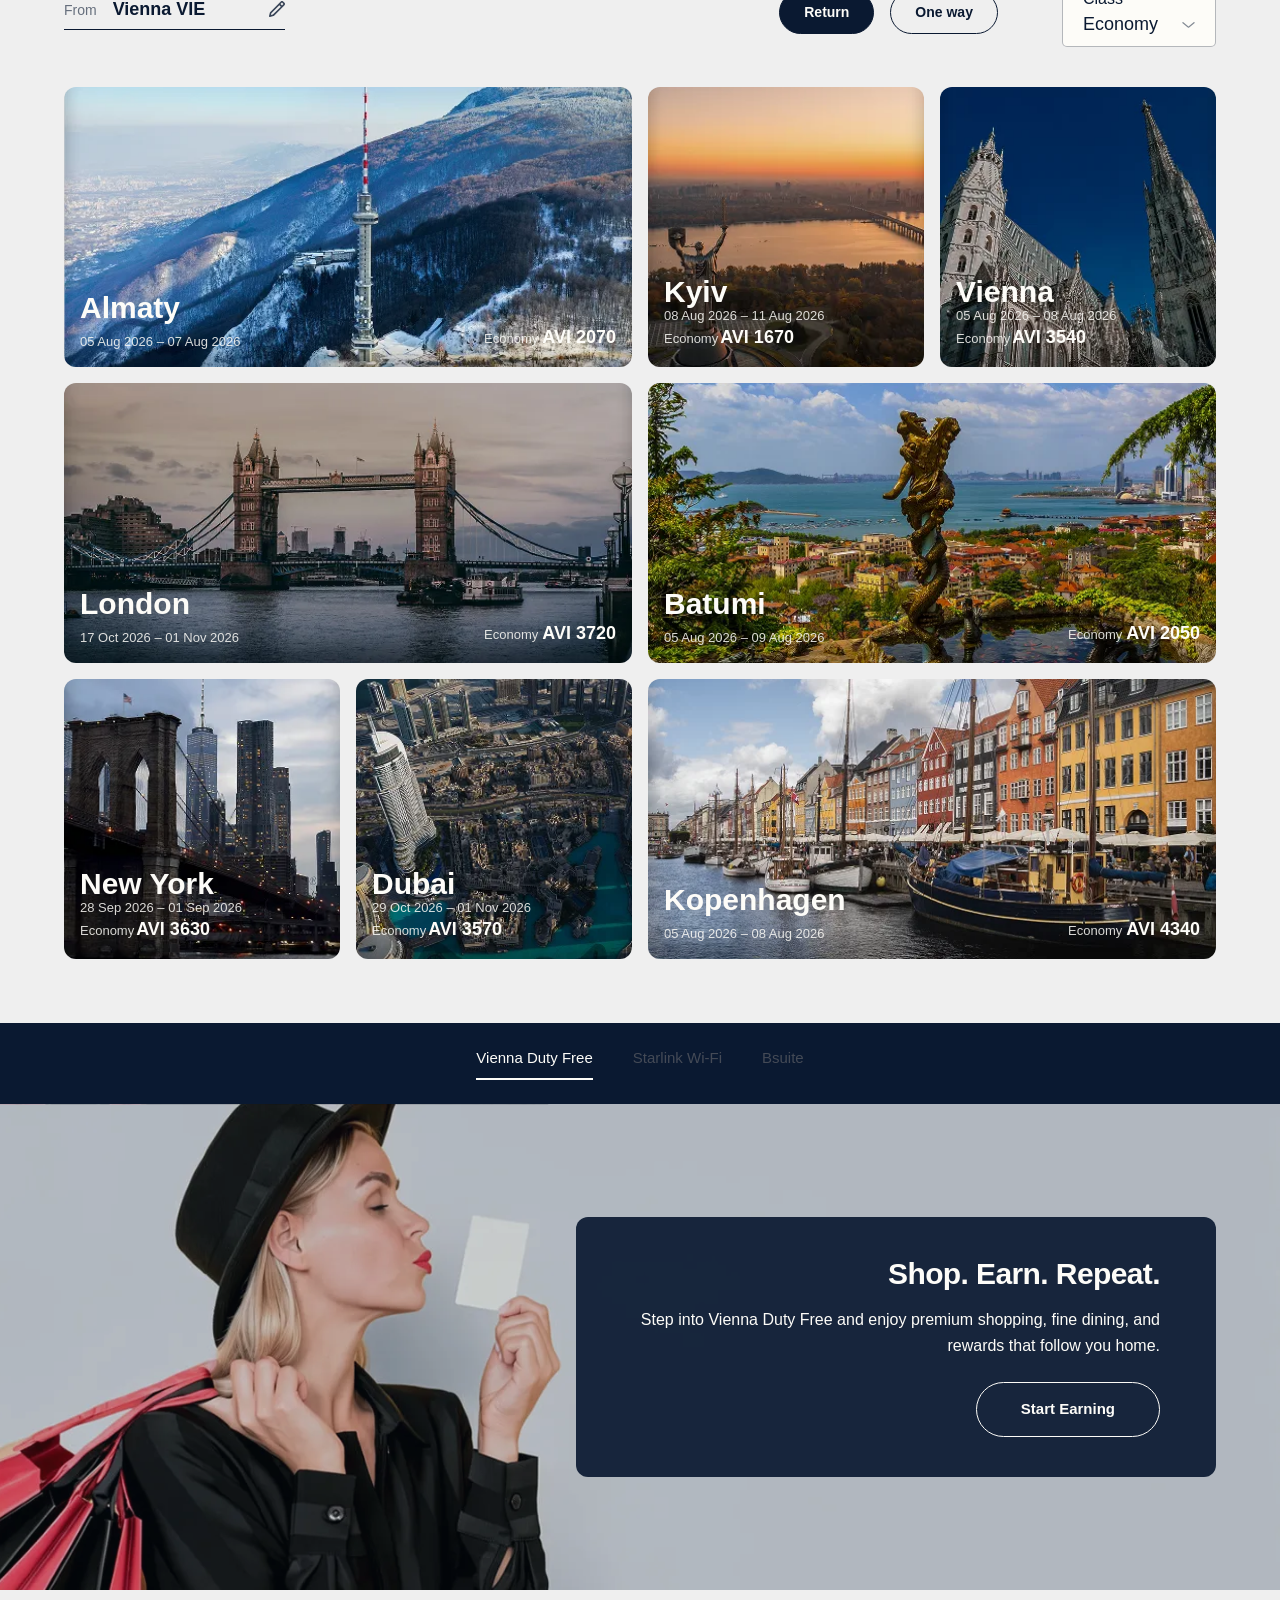
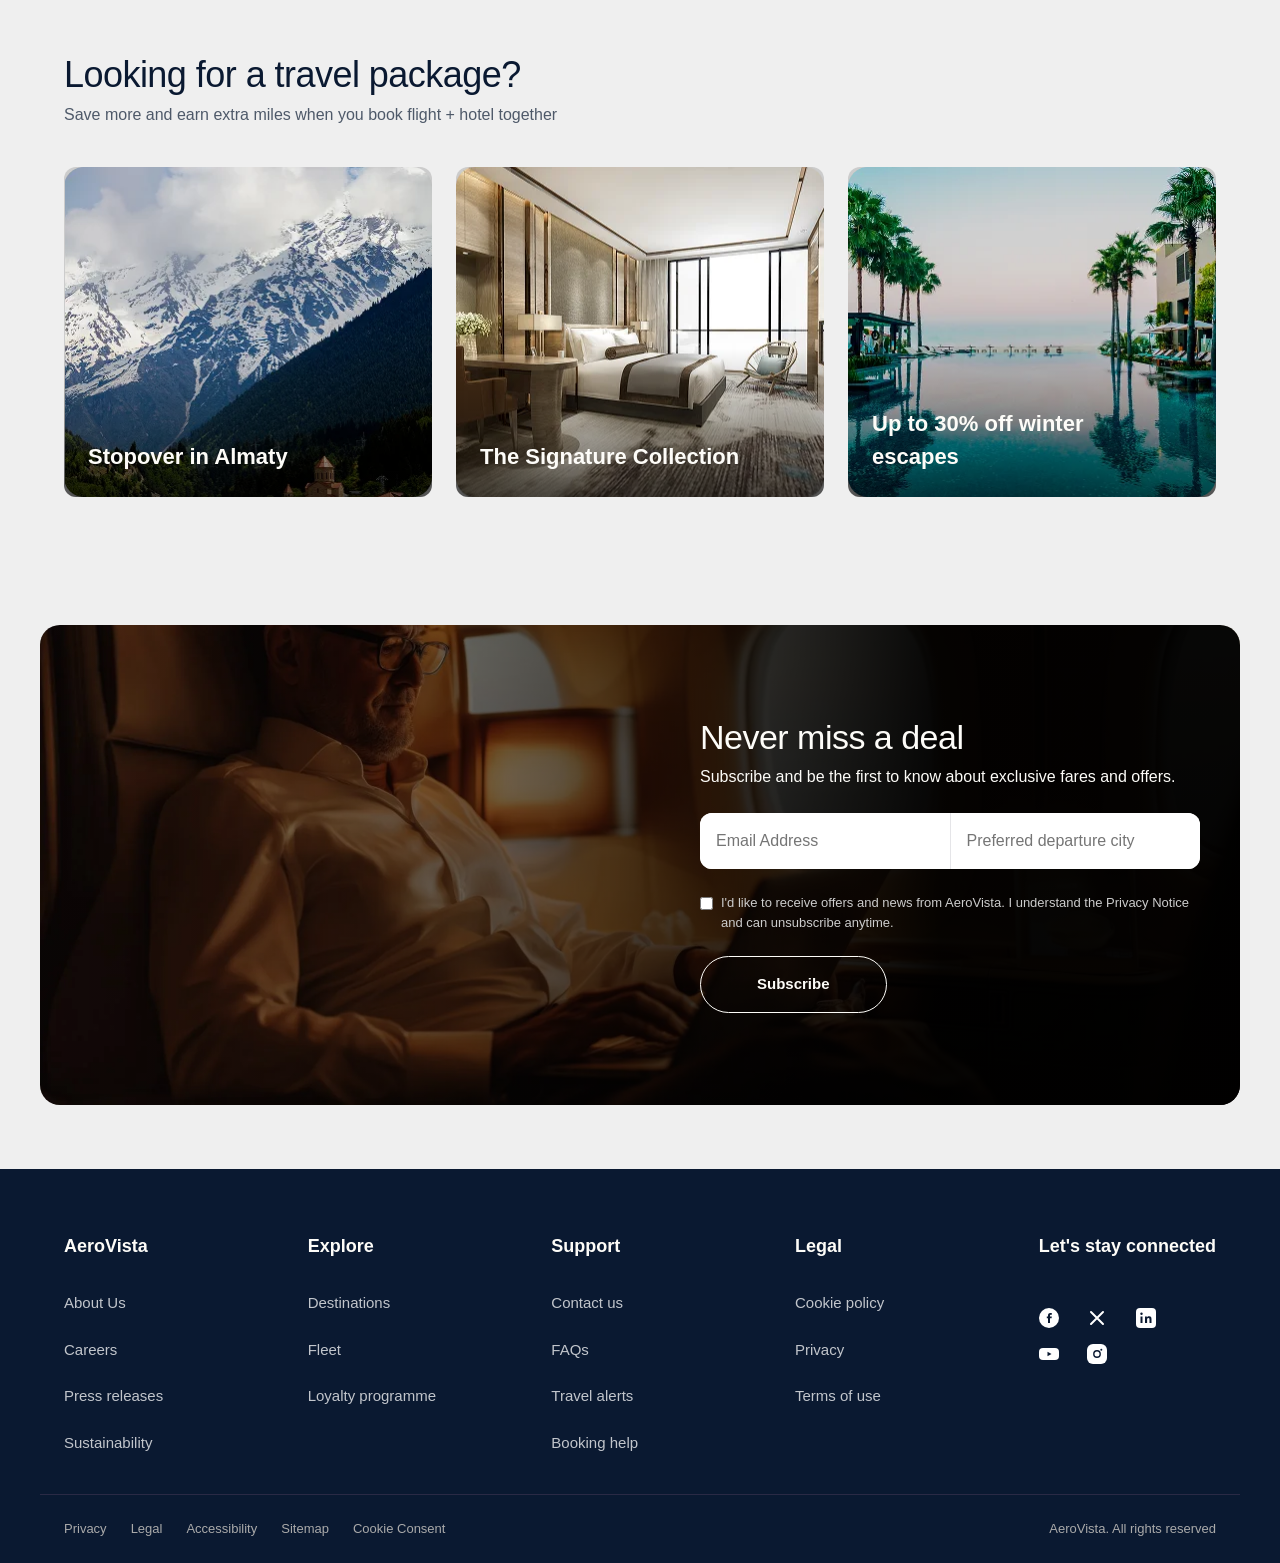
==== commit f53ba9f6: "Add Starlink Wi-Fi and Bsuite tab content, fix feature-tabs overlap on wide screens Each feature-tab" ====
--- a/index.html
+++ b/index.html
@@ -4,7 +4,7 @@
   <meta charset="UTF-8">
   <meta name="viewport" content="width=device-width, initial-scale=1.0">
   <title>AeroVista — Fly further, travel better</title>
-  <link rel="icon" type="image/png" href="images/plane-logo.png">
+  <link rel="icon" type="image/svg+xml" href="images/plane-logo.svg">
 
   <link rel="preconnect" href="https://fonts.googleapis.com">
   <link rel="preconnect" href="https://fonts.gstatic.com" crossorigin>
@@ -23,7 +23,7 @@
         <a href="#destinations" class="nav__link_explore" data-i18n="nav.explore">Explore</a>
         <a href="#hero" class="nav__link_book" data-i18n="nav.book">Book</a>
         <a href="#featureTabs" class="nav__link_experience" data-i18n="nav.experience">Experience</a>
-        <a href="login.html" class="nav__link_club" data-i18n="nav.club">Club</a>
+        <a href="login.html" class="nav__link_club" id="clubMenuTrigger" aria-haspopup="true" aria-expanded="false" data-i18n="nav.club">Club</a>
       </nav>
 
       <div class="header__actions">
@@ -95,6 +95,72 @@
         </div>
 
         <p class="site-search__error" id="siteSearchError" data-i18n="search.notFound">We couldn’t find that. Try “Destinations” or “Packages”.</p>
+      </div>
+    </div>
+  </div>
+
+  <div class="club-menu" id="clubMenu">
+    <div class="club-menu__backdrop" data-club-close></div>
+    <div class="club-menu__panel">
+      <div class="container club-menu__inner">
+        <button type="button" class="club-menu__close" id="clubMenuClose" aria-label="Close menu" data-i18n-aria-label="clubMenu.closeAria">
+          <svg width="16" height="16" viewBox="0 0 16 16" fill="none" xmlns="http://www.w3.org/2000/svg">
+            <path d="M1 1L15 15M15 1L1 15" stroke="currentColor" stroke-width="1.5" stroke-linecap="round"/>
+          </svg>
+        </button>
+
+        <div class="club-menu__grid">
+          <div class="club-menu__col">
+            <h3 data-i18n="clubMenu.discoverHeading">Discover</h3>
+            <ul class="club-menu__list">
+              <li><a href="#"><svg width="20" height="20" viewBox="0 0 20 20" fill="none" stroke="currentColor" stroke-width="1.5" stroke-linecap="round" stroke-linejoin="round" xmlns="http://www.w3.org/2000/svg"><circle cx="10" cy="10" r="8"/><line x1="10" y1="9" x2="10" y2="14"/><circle cx="10" cy="6.5" r="0.75" fill="currentColor" stroke="none"/></svg><span data-i18n="clubMenu.discoverAbout">About Privilege Club</span></a></li>
+              <li><a href="#"><svg width="20" height="20" viewBox="0 0 20 20" fill="none" stroke="currentColor" stroke-width="1.5" stroke-linecap="round" stroke-linejoin="round" xmlns="http://www.w3.org/2000/svg"><path d="M10 2l2.35 4.76 5.25.76-3.8 3.7.9 5.23L10 14l-4.7 2.47.9-5.23-3.8-3.7 5.25-.76L10 2z"/></svg><span data-i18n="clubMenu.discoverTiers">Member tiers &amp; benefits</span></a></li>
+              <li><a href="#"><svg width="20" height="20" viewBox="0 0 20 20" fill="none" stroke="currentColor" stroke-width="1.5" stroke-linecap="round" stroke-linejoin="round" xmlns="http://www.w3.org/2000/svg"><path d="M5 7h10l-.8 10.2a1 1 0 01-1 .8H6.8a1 1 0 01-1-.8L5 7z"/><path d="M7.5 7V5.5a2.5 2.5 0 015 0V7"/></svg><span data-i18n="clubMenu.discoverDutyFree">Rewards at AeroVista Duty Free</span></a></li>
+              <li><a href="#"><svg width="20" height="20" viewBox="0 0 20 20" fill="none" stroke="currentColor" stroke-width="1.5" stroke-linecap="round" stroke-linejoin="round" xmlns="http://www.w3.org/2000/svg"><circle cx="7" cy="7" r="2.2"/><circle cx="13.5" cy="7.5" r="1.8"/><path d="M2.5 17c0-2.8 2-4.5 4.5-4.5s4.5 1.7 4.5 4.5"/><path d="M12 13.2c1.9.2 3.3 1.7 3.3 3.8"/></svg><span data-i18n="clubMenu.discoverFamily">Family &amp; Friends</span></a></li>
+              <li><a href="#"><svg width="20" height="20" viewBox="0 0 20 20" fill="none" stroke="currentColor" stroke-width="1.5" stroke-linecap="round" stroke-linejoin="round" xmlns="http://www.w3.org/2000/svg"><path d="M10 3L2 7l8 4 8-4-8-4z"/><path d="M5.5 9.2V13c0 1.4 2 2.5 4.5 2.5s4.5-1.1 4.5-2.5V9.2"/><path d="M17.5 7v5"/></svg><span data-i18n="clubMenu.discoverStudent">Student Club</span></a></li>
+            </ul>
+          </div>
+
+          <div class="club-menu__col">
+            <h3 data-i18n="clubMenu.collectHeading">Collect</h3>
+            <ul class="club-menu__list club-menu__list--plain">
+              <li><a href="#" data-i18n="clubMenu.collectEarn">Earn Miles</a></li>
+              <li><a href="#" data-i18n="clubMenu.collectClaim">Claim missing Miles</a></li>
+              <li><a href="#" data-i18n="clubMenu.collectBuyBoost">Buy or boost Miles</a></li>
+              <li><a href="#" data-i18n="clubMenu.collectBuyPoints">Buy Points</a></li>
+              <li><a href="#" data-i18n="clubMenu.collectPro">Privilege Club Pro</a></li>
+            </ul>
+          </div>
+
+          <div class="club-menu__col club-menu__col--media">
+            <img src="images/spend-your-avios.webp" alt="" loading="lazy" id="clubMenuSpendImage">
+            <div>
+              <h3 data-i18n="clubMenu.spendHeading">Spend</h3>
+              <ul class="club-menu__list club-menu__list--plain">
+                <li><a href="#" data-club-image="images/spend-your-avios.webp" data-i18n="clubMenu.spendMiles">Spend your Miles</a></li>
+                <li><a href="#" data-club-image="images/cash-plus-avios.webp" data-i18n="clubMenu.spendCash">Cash + Miles</a></li>
+                <li><a href="#" data-club-image="images/privilege-club-collection.webp" data-i18n="clubMenu.spendCollection">Privilege Club Collection</a></li>
+                <li><a href="#" data-club-image="images/upgrade-using-avios.webp" data-i18n="clubMenu.spendUpgrade">Upgrade with Miles</a></li>
+                <li><a href="#" data-club-image="images/convert-your-avios.webp" data-i18n="clubMenu.spendConvert">Convert your Miles</a></li>
+              </ul>
+            </div>
+          </div>
+
+          <div class="club-menu__promo">
+            <img src="images/join-privilege-club.webp" alt="" class="club-menu__promo-image" loading="lazy">
+            <div class="club-menu__promo-overlay"></div>
+            <div class="club-menu__promo-content">
+              <p class="club-menu__promo-heading" data-i18n="clubMenu.promoHeading">Enjoy exclusive benefits</p>
+              <a href="register.html" class="club-menu__promo-cta" data-i18n="clubMenu.joinCta">Join Privilege Club</a>
+              <a href="login.html" class="club-menu__promo-login" data-i18n="clubMenu.loginCta">Log in →</a>
+            </div>
+          </div>
+        </div>
+
+        <div class="club-menu__footer">
+          <span data-i18n="clubMenu.partnersText">Privilege Club partners.</span>
+          <a href="#" data-i18n="clubMenu.partnersLink">Discover →</a>
+        </div>
       </div>
     </div>
   </div>
@@ -1172,17 +1238,19 @@
   <section class="feature-tabs" id="featureTabs">
   <div class="feature-tabs__nav">
     <div class="container feature-tabs__nav-inner">
-      <button class="feature-tabs__link feature-tabs__link--active" data-i18n="featureTabs.viennaDutyFree">Vienna Duty Free</button>
-      <button class="feature-tabs__link" data-i18n="featureTabs.starlinkWifi">Starlink Wi-Fi</button>
-      <button class="feature-tabs__link" data-i18n="featureTabs.bsuite">Bsuite</button>
+      <button class="feature-tabs__link feature-tabs__link--active" data-i18n="featureTabs.viennaDutyFree" data-image="images/vienna-duty-free.webp" data-heading-key="featureTabs.heading" data-text-key="featureTabs.text" data-cta-key="featureTabs.cta">Vienna Duty Free</button>
+      <button class="feature-tabs__link" data-i18n="featureTabs.starlinkWifi" data-image="images/starlink-wifi.webp" data-heading-key="featureTabs.wifiHeading" data-text-key="featureTabs.wifiText" data-cta-key="featureTabs.wifiCta">Starlink Wi-Fi</button>
+      <button class="feature-tabs__link" data-i18n="featureTabs.bsuite" data-image="images/bsuite.webp" data-heading-key="featureTabs.bsuiteHeading" data-text-key="featureTabs.bsuiteText" data-cta-key="featureTabs.bsuiteCta">Bsuite</button>
     </div>
   </div>
 
-  <div class="feature-tabs__banner" style="background-image: url('images/vienna-duty-free.webp')">
-    <div class="feature-tabs__content">
-      <h2 data-i18n="featureTabs.heading">Shop. Earn. Repeat.</h2>
-      <p data-i18n="featureTabs.text">Step into Vienna Duty Free and enjoy premium shopping, fine dining, and rewards that follow you home.</p>
-      <button class="btn btn--outline" data-i18n="featureTabs.cta">Start Earning</button>
+  <div class="feature-tabs__banner" id="featureTabsBanner" style="background-image: url('images/vienna-duty-free.webp')">
+    <div class="container feature-tabs__banner-inner">
+      <div class="feature-tabs__content">
+        <h2 id="featureTabsHeading" data-i18n="featureTabs.heading">Shop. Earn. Repeat.</h2>
+        <p id="featureTabsText" data-i18n="featureTabs.text">Step into Vienna Duty Free and enjoy premium shopping, fine dining, and rewards that follow you home.</p>
+        <button class="btn btn--outline" id="featureTabsCta" data-i18n="featureTabs.cta">Start Earning</button>
+      </div>
     </div>
   </div>
 </section>
--- a/style.css
+++ b/style.css
@@ -95,12 +95,23 @@
 .header--scrolled .help-text,
 .header--scrolled .search-button,
 .header--scrolled .lang-switcher__trigger,
-.header--scrolled .login-button {
-  color: var(--color-dark);
-}
-
-.header--scrolled .nav-toggle span {
+.header--scrolled .login-button,
+.header--panel-open .help-text,
+.header--panel-open .search-button,
+.header--panel-open .lang-switcher__trigger,
+.header--panel-open .login-button {
+  color: var(--color-dark);
+}
+
+.header--scrolled .nav-toggle span,
+.header--panel-open .nav-toggle span {
   background: var(--color-dark);
+}
+
+.header--panel-open {
+  background: var(--color-white);
+  color: var(--color-dark);
+  box-shadow: 0 1px 0 rgba(10, 25, 49, 0.06);
 }
 
 @media (prefers-reduced-transparency: reduce) {
@@ -146,7 +157,7 @@
   justify-content: center;
   min-width: 0;
   gap: 32px;
-  transition: all var(--duration-medium) var(--ease-out);
+  transition: color var(--duration-medium) var(--ease-out);
 }
 
 .nav a {
@@ -179,7 +190,7 @@
   align-items: center;
   gap: 8px;
   color: var(--color-white);
-  transition: all var(--duration-medium) var(--ease-out);
+  transition: color var(--duration-medium) var(--ease-out), transform var(--duration-medium) var(--ease-out);
 }
 
 .search-button:hover {
@@ -203,7 +214,7 @@
   align-items: center;
   gap: 8px;
   color: var(--color-white);
-  transition: all var(--duration-medium) var(--ease-out);
+  transition: color var(--duration-medium) var(--ease-out), transform var(--duration-medium) var(--ease-out);
 }
 
 .lang-switcher__trigger:hover {
@@ -228,7 +239,8 @@
   list-style: none;
   opacity: 0;
   visibility: hidden;
-  transform: translateY(-8px);
+  transform: translateY(-8px) scale(0.96);
+  transform-origin: top right;
   transition: opacity var(--duration-base) var(--ease-spring), transform var(--duration-base) var(--ease-spring), visibility var(--duration-base) var(--ease-spring);
   z-index: 60;
 }
@@ -236,7 +248,7 @@
 .lang-switcher__menu--open {
   opacity: 1;
   visibility: visible;
-  transform: translateY(0);
+  transform: translateY(0) scale(1);
 }
 
 .lang-switcher__option {
@@ -268,7 +280,7 @@
   align-items: center;
   gap: 8px;
   color: var(--color-white);
-  transition: all var(--duration-medium) var(--ease-out);
+  transition: color var(--duration-medium) var(--ease-out), transform var(--duration-medium) var(--ease-out);
 }
 
 .login-button:hover {
@@ -302,7 +314,19 @@
   width: 22px;
   height: 2px;
   background: var(--color-white);
-  transition: all var(--duration-base) var(--ease-out);
+  transition: background-color var(--duration-base) var(--ease-out), transform var(--duration-base) var(--ease-out), opacity var(--duration-base) var(--ease-out);
+}
+
+.nav-toggle[aria-expanded="true"] span:nth-child(1) {
+  transform: translateY(7px) rotate(45deg);
+}
+
+.nav-toggle[aria-expanded="true"] span:nth-child(2) {
+  opacity: 0;
+}
+
+.nav-toggle[aria-expanded="true"] span:nth-child(3) {
+  transform: translateY(-7px) rotate(-45deg);
 }
 
 .help-text {
@@ -333,7 +357,7 @@
   font-weight: 600;
   padding: 12px 30px;
   margin-top: 30px;
-  transition: all var(--duration-medium) var(--ease-out);
+  transition: background var(--duration-medium) var(--ease-out), color var(--duration-medium) var(--ease-out), transform var(--duration-medium) var(--ease-out), box-shadow var(--duration-medium) var(--ease-out);
 }
 
 .btn--filled:hover {
@@ -730,7 +754,7 @@
   font-size: 12px;
   color: var(--color-text-muted);
   pointer-events: none;
-  transition: all var(--duration-base) var(--ease-out);
+  transition: top var(--duration-base) var(--ease-out), transform var(--duration-base) var(--ease-out), font-size var(--duration-base) var(--ease-out);
 }
 
 .search-field--floating input:focus + label, .search-field--floating input:not(:placeholder-shown) + label {
@@ -766,7 +790,8 @@
   padding: var(--space-md);
   opacity: 0;
   visibility: hidden;
-  transform: translateY(-8px);
+  transform: translateY(-8px) scale(0.96);
+  transform-origin: top right;
   transition: opacity var(--duration-base) var(--ease-spring), transform var(--duration-base) var(--ease-spring), visibility var(--duration-base) var(--ease-spring);
   z-index: 30;
 }
@@ -861,7 +886,7 @@
 .passengers-panel--open {
   opacity: 1;
   visibility: visible;
-  transform: translateY(0);
+  transform: translateY(0) scale(1);
 }
 
 .passengers-panel__row {
@@ -921,7 +946,7 @@
   font-weight: 600;
   cursor: pointer;
   color: var(--color-dark);
-  transition: all var(--duration-fast) var(--ease-out);
+  transition: background-color var(--duration-fast) var(--ease-out), color var(--duration-fast) var(--ease-out), border-color var(--duration-fast) var(--ease-out);
   white-space: nowrap;
 }
 
@@ -941,7 +966,7 @@
   border-radius: var(--radius-pill);
   font-weight: 600;
   cursor: pointer;
-  transition: all var(--duration-base) var(--ease-out);
+  transition: background var(--duration-base) var(--ease-out), color var(--duration-base) var(--ease-out), border-color var(--duration-base) var(--ease-out);
 }
 
 .passengers-panel__done:hover {
@@ -1041,7 +1066,7 @@
   transform: translateZ(0);
   will-change: transform;
   font-weight: 600;
-  transition: all var(--duration-medium) var(--ease-out);
+  transition: background var(--duration-medium) var(--ease-out), border-color var(--duration-medium) var(--ease-out), color var(--duration-medium) var(--ease-out), box-shadow var(--duration-medium) var(--ease-out), transform var(--duration-medium) var(--ease-out);
   position: relative;
   height: 48px;
   align-items: center;
@@ -1521,7 +1546,7 @@
   border: 1px solid var(--color-dark);
   color: var(--color-dark);
   background: transparent;
-  transition: all var(--duration-base) var(--ease-out);
+  transition: background var(--duration-base) var(--ease-out), color var(--duration-base) var(--ease-out);
 }
 
 .destinations__toggle-btn--active {
@@ -1817,7 +1842,7 @@
   padding-bottom: 8px;
   opacity: 0.6;
   border-bottom: 2px solid transparent;
-  transition: all var(--duration-base) var(--ease-out);
+  transition: opacity var(--duration-base) var(--ease-out), border-color var(--duration-base) var(--ease-out), color var(--duration-base) var(--ease-out);
 }
 
 .feature-tabs__link--active {
@@ -1831,6 +1856,7 @@
 }
 
 .feature-tabs__banner {
+  position: relative;
   min-height: 400px;
   height: 38vw;
   max-height: 544px;
@@ -1839,52 +1865,72 @@
   background-position: center;
   display: flex;
   align-items: center;
+  transition: opacity var(--duration-base) var(--ease-out);
+}
+
+.feature-tabs__banner::before {
+  content: '';
+  position: absolute;
+  inset: 0;
+  background: rgba(10, 25, 49, 0.2);
+  pointer-events: none;
+}
+
+.feature-tabs__banner--switching {
+  opacity: 0.4;
+}
+
+.feature-tabs__banner-inner {
+  position: relative;
+  width: 100%;
+  z-index: 1;
 }
 
 .feature-tabs__content {
   margin-left: auto;
-  max-width: 760px;
+  max-width: 640px;
   background: rgba(10, 25, 49, 0.92);
   color: var(--color-white);
-  padding: var(--space-xl);
-  margin-right: var(--space-2xl);
+  padding: var(--space-lg) 56px;
   border-radius: var(--radius-sm);
   text-align: right;
 }
 
 .feature-tabs__content .btn--outline {
   margin-left: 0;
-  padding: 18px 56px;
-  font-size: 17px;
+  padding: 15px 44px;
+  font-size: 15px;
 }
 
 .feature-tabs__content h2 {
-  font-size: 56px;
+  font-size: 30px;
   font-weight: 700;
-  line-height: 1.1;
+  line-height: 1.15;
   letter-spacing: -0.02em;
+  margin-bottom: var(--space-sm);
+  margin-left: auto;
+  white-space: nowrap;
+}
+
+:lang(ru) .feature-tabs__content {
+  max-width: 700px;
+  padding: var(--space-lg) 48px;
+}
+
+:lang(ru) .feature-tabs__content h2 {
+  font-size: 28px;
+}
+
+.feature-tabs__content p {
+  font-size: 16px;
+  line-height: 1.6;
   margin-bottom: var(--space-md);
-  margin-left: auto;
-}
-
-:lang(ru) .feature-tabs__content {
-  max-width: 880px;
-}
-
-:lang(ru) .feature-tabs__content h2 {
-  font-size: 38px;
-}
-
-.feature-tabs__content p {
-  font-size: 19px;
-  line-height: 1.6;
-  margin-bottom: var(--space-xl);
 }
 
 .btn--outline {
   color: var(--color-white);
   background: transparent;
-  transition: all var(--duration-base) var(--ease-out);
+  transition: transform var(--duration-base) var(--ease-out), background-color var(--duration-base) var(--ease-out), color var(--duration-base) var(--ease-out), box-shadow var(--duration-base) var(--ease-out);
   margin-left: 220px;
 }
 
@@ -2657,6 +2703,218 @@
 
 .site-search__error--visible {
   display: block;
+}
+
+.club-menu {
+  position: fixed;
+  top: 72px;
+  left: 0;
+  right: 0;
+  bottom: 0;
+  z-index: 45;
+  display: none;
+}
+
+.club-menu--open {
+  display: block;
+}
+
+.club-menu__backdrop {
+  position: absolute;
+  inset: 0;
+  background: rgba(10, 25, 49, 0.35);
+  opacity: 0;
+  transition: opacity var(--duration-base) var(--ease-out);
+}
+
+.club-menu--open .club-menu__backdrop {
+  opacity: 1;
+}
+
+.club-menu__panel {
+  position: relative;
+  background: var(--color-white);
+  box-shadow: 0 20px 40px rgba(10, 25, 49, 0.15);
+  padding-block: var(--space-xl);
+  max-height: calc(100vh - 72px);
+  overflow-y: auto;
+  opacity: 0;
+  transform: translateY(-16px);
+  transition: opacity var(--duration-base) var(--ease-out), transform var(--duration-base) var(--ease-out);
+}
+
+.club-menu--open .club-menu__panel {
+  opacity: 1;
+  transform: translateY(0);
+}
+
+.club-menu__inner {
+  position: relative;
+}
+
+.club-menu__close {
+  position: absolute;
+  top: 0;
+  right: var(--space-md);
+  width: 32px;
+  height: 32px;
+  display: flex;
+  align-items: center;
+  justify-content: center;
+  color: var(--color-dark);
+  transition: opacity var(--duration-base) var(--ease-out);
+}
+
+.club-menu__close:hover {
+  opacity: 0.6;
+}
+
+.club-menu__grid {
+  display: grid;
+  grid-template-columns: 1fr 1fr 1.5fr 260px;
+  gap: var(--space-xl);
+  align-items: start;
+}
+
+.club-menu__col h3 {
+  font-size: 15px;
+  font-weight: 700;
+  color: var(--color-dark);
+  margin-bottom: var(--space-md);
+}
+
+.club-menu__list {
+  display: flex;
+  flex-direction: column;
+  gap: var(--space-sm);
+}
+
+.club-menu__list a {
+  display: flex;
+  align-items: center;
+  gap: var(--space-xs);
+  font-size: 14px;
+  color: var(--color-dark);
+  transition: color var(--duration-base) var(--ease-out);
+}
+
+.club-menu__list a:hover {
+  color: var(--color-accent);
+}
+
+.club-menu__list svg {
+  flex-shrink: 0;
+  color: var(--color-dark);
+}
+
+.club-menu__list--plain a {
+  padding-left: 0;
+}
+
+.club-menu__col--media {
+  display: flex;
+  gap: var(--space-md);
+}
+
+.club-menu__col--media img {
+  width: 120px;
+  height: 170px;
+  object-fit: cover;
+  border-radius: var(--radius-sm);
+  flex-shrink: 0;
+}
+
+.club-menu__promo {
+  position: relative;
+  overflow: hidden;
+  background: var(--color-dark);
+  color: var(--color-white);
+  border-radius: var(--radius-md);
+  min-height: 260px;
+}
+
+.club-menu__promo-image {
+  position: absolute;
+  inset: 0;
+  width: 100%;
+  height: 100%;
+  object-fit: cover;
+}
+
+.club-menu__promo-overlay {
+  position: absolute;
+  inset: 0;
+  background: linear-gradient(180deg, rgba(10, 25, 49, 0.25) 0%, rgba(10, 25, 49, 0.8) 100%);
+}
+
+.club-menu__promo-content {
+  position: relative;
+  z-index: 1;
+  display: flex;
+  flex-direction: column;
+  gap: var(--space-sm);
+  padding: var(--space-lg) var(--space-md);
+  min-height: 260px;
+}
+
+.club-menu__promo-heading {
+  font-size: 20px;
+  font-weight: 700;
+  line-height: 1.3;
+  margin-bottom: auto;
+}
+
+.club-menu__promo-cta {
+  display: inline-flex;
+  align-items: center;
+  justify-content: center;
+  padding: 12px var(--space-md);
+  background: var(--color-white);
+  color: var(--color-dark);
+  border-radius: var(--radius-pill);
+  font-weight: 600;
+  font-size: 14px;
+  text-align: center;
+  transition: background var(--duration-base) var(--ease-out), color var(--duration-base) var(--ease-out);
+}
+
+.club-menu__promo-cta:hover {
+  background: var(--color-accent);
+  color: var(--color-white);
+}
+
+.club-menu__promo-login {
+  display: inline-flex;
+  align-items: center;
+  gap: 6px;
+  color: var(--color-white);
+  font-size: 14px;
+  font-weight: 600;
+  text-decoration: underline;
+  text-underline-offset: 3px;
+}
+
+.club-menu__footer {
+  display: flex;
+  align-items: center;
+  gap: var(--space-xs);
+  margin-top: var(--space-xl);
+  padding-top: var(--space-lg);
+  border-top: 1px solid rgba(10, 25, 49, 0.08);
+  font-size: 14px;
+  color: var(--color-dark);
+}
+
+.club-menu__footer a {
+  font-weight: 600;
+  color: var(--color-dark);
+  text-decoration: underline;
+  text-underline-offset: 3px;
+  transition: color var(--duration-base) var(--ease-out);
+}
+
+.club-menu__footer a:hover {
+  color: var(--color-accent);
 }
 
 .footer {
@@ -2789,14 +3047,40 @@
   }
 }
 
+@media (max-width: 1200px) {
+  .club-menu__grid {
+    grid-template-columns: 1fr 1fr;
+  }
+
+  .club-menu__promo {
+    grid-column: 1 / -1;
+    min-height: auto;
+  }
+
+  .club-menu__promo-content {
+    min-height: auto;
+    flex-direction: row;
+    align-items: center;
+    justify-content: space-between;
+    gap: var(--space-lg);
+  }
+
+  .club-menu__promo-heading {
+    margin-bottom: 0;
+  }
+}
+
 @media (max-width: 900px) {
+  .club-menu {
+    display: none !important;
+  }
+
   .search-card__fields {
     flex-wrap: wrap;
   }
 
   .feature-tabs__content {
-    margin-right: var(--space-md);
-    margin-left: var(--space-md);
+    margin-right: 0;
   }
 
   .nav {
@@ -3053,6 +3337,7 @@
 
   .feature-tabs__content h2 {
     font-size: 28px;
+    white-space: normal;
   }
 
   :lang(ru) .feature-tabs__content h2 {
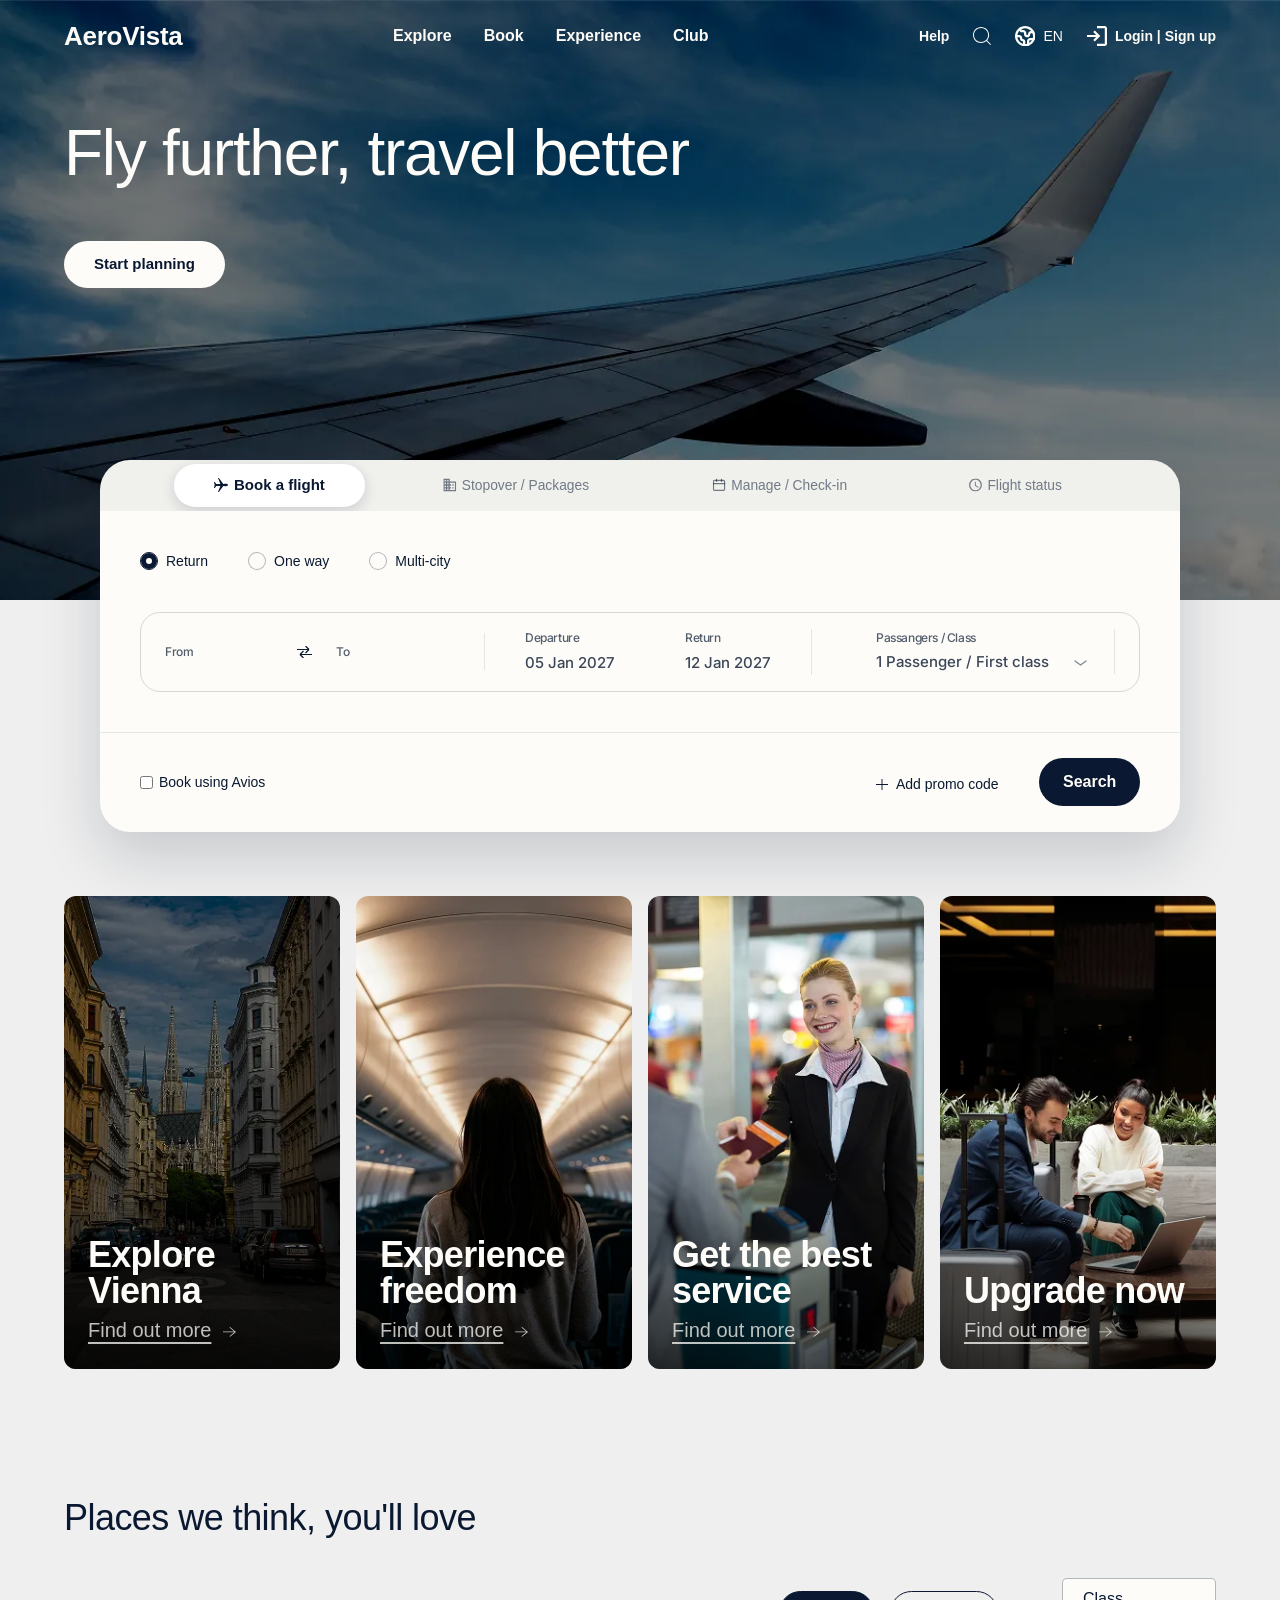
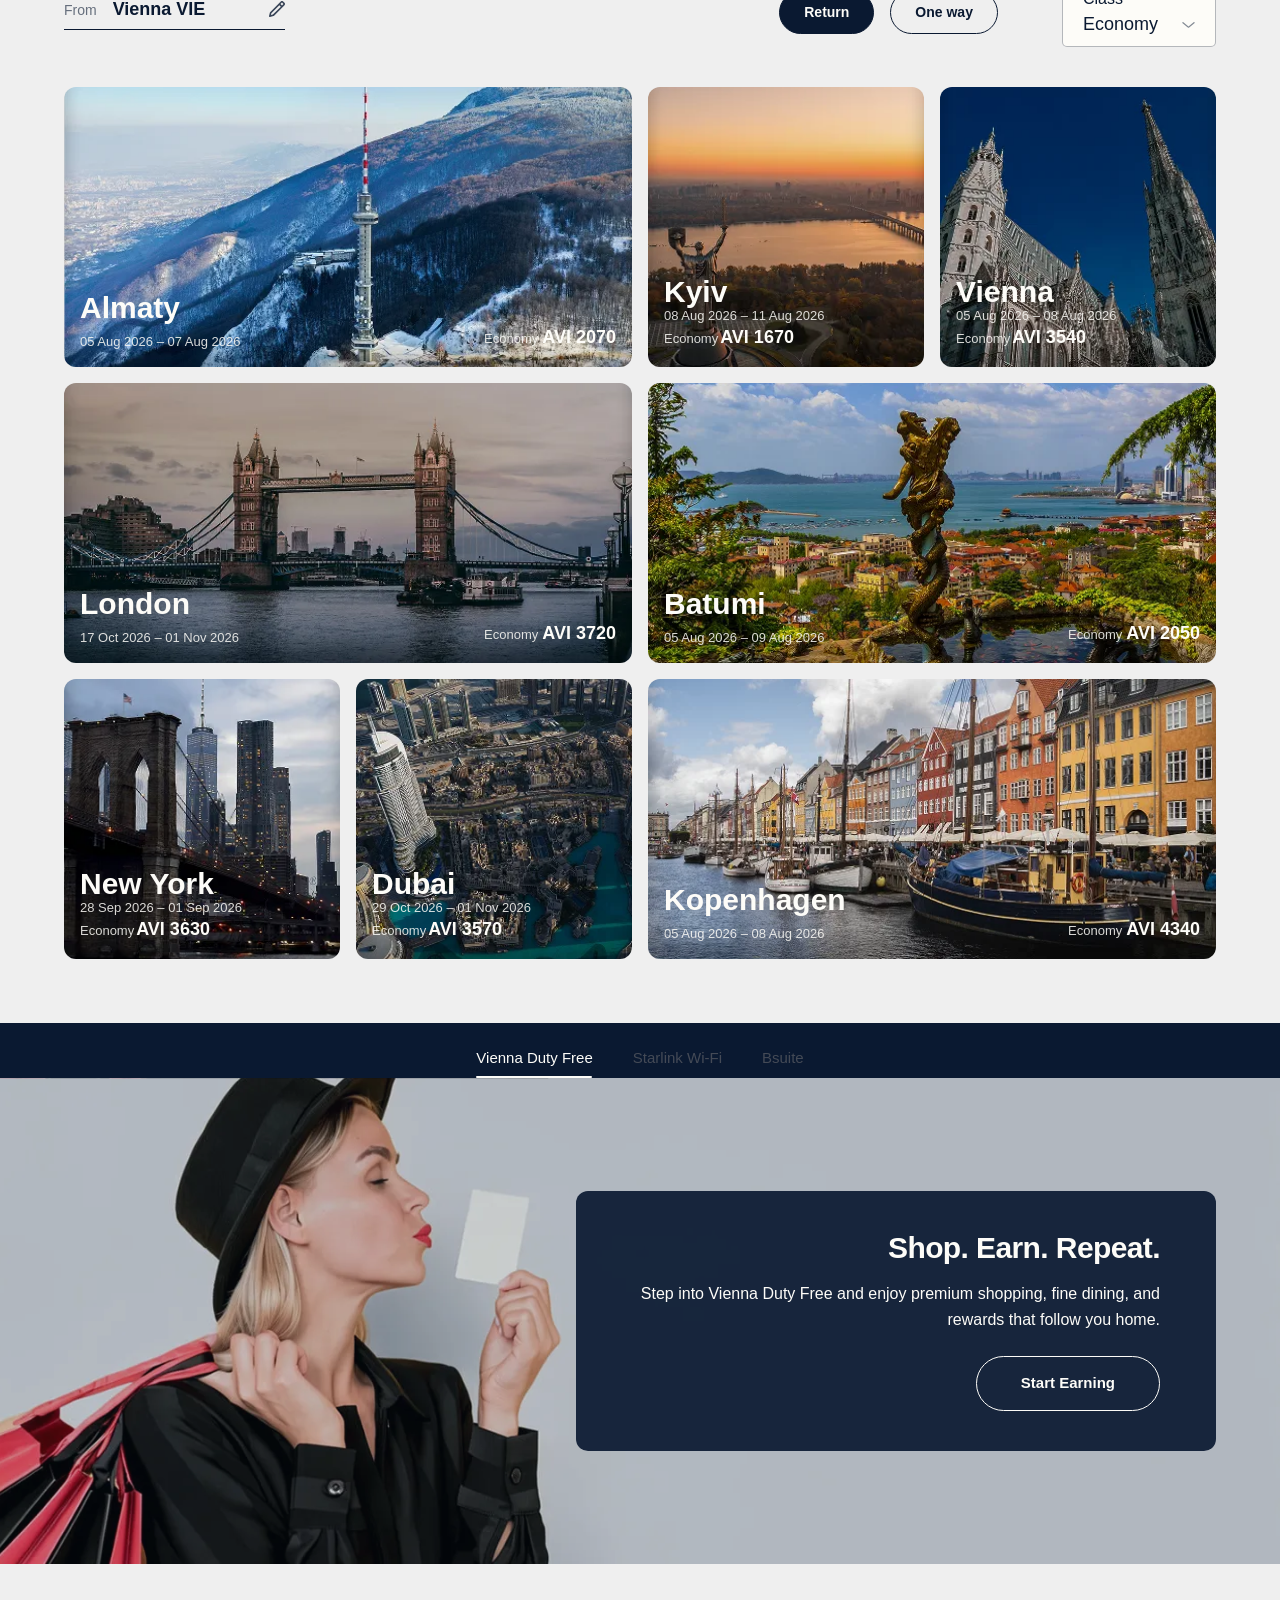
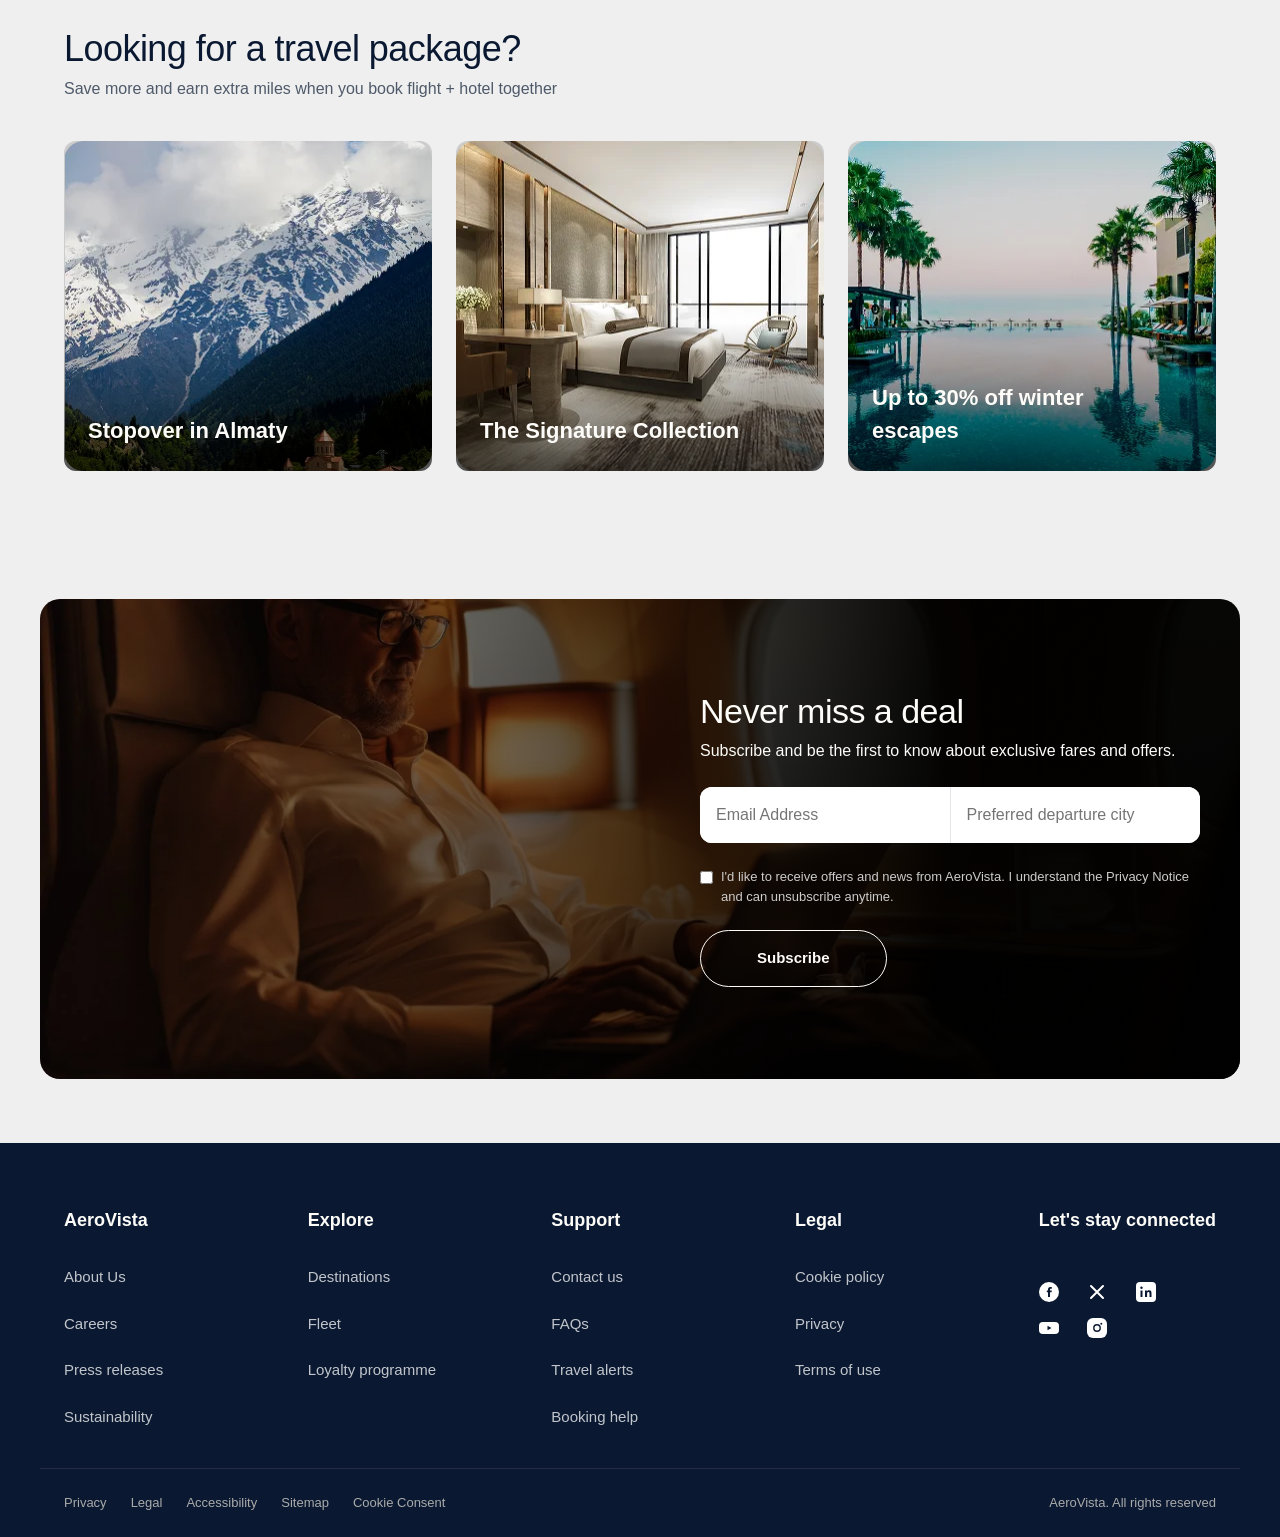
==== commit 3b29ca8e: "Add sliding indicator animation to feature-tabs nav Replaces the static per-tab border with a single" ====
--- a/index.html
+++ b/index.html
@@ -1241,6 +1241,7 @@
       <button class="feature-tabs__link feature-tabs__link--active" data-i18n="featureTabs.viennaDutyFree" data-image="images/vienna-duty-free.webp" data-heading-key="featureTabs.heading" data-text-key="featureTabs.text" data-cta-key="featureTabs.cta">Vienna Duty Free</button>
       <button class="feature-tabs__link" data-i18n="featureTabs.starlinkWifi" data-image="images/starlink-wifi.webp" data-heading-key="featureTabs.wifiHeading" data-text-key="featureTabs.wifiText" data-cta-key="featureTabs.wifiCta">Starlink Wi-Fi</button>
       <button class="feature-tabs__link" data-i18n="featureTabs.bsuite" data-image="images/bsuite.webp" data-heading-key="featureTabs.bsuiteHeading" data-text-key="featureTabs.bsuiteText" data-cta-key="featureTabs.bsuiteCta">Bsuite</button>
+      <span class="feature-tabs__indicator" id="featureTabsIndicator"></span>
     </div>
   </div>
 
--- a/style.css
+++ b/style.css
@@ -41,6 +41,7 @@
   font-family: var(--font-main);
   background: var(--color-bg);
   color: var(--color-dark);
+  overflow-x: hidden;
 }
 
 .container {
@@ -1833,16 +1834,27 @@
   display: flex;
   justify-content: center;
   gap: var(--space-lg);
-  padding: var(--space-md) var(--space-md);
+  padding: 0 var(--space-md);
   font-size: 15px;
+  position: relative;
+}
+
+.feature-tabs__indicator {
+  position: absolute;
+  left: 0;
+  bottom: 0;
+  height: 2px;
+  background: var(--color-white);
+  border-radius: 1px;
+  transition: transform var(--duration-medium) var(--ease-spring),
+              width var(--duration-medium) var(--ease-spring);
 }
 
 .feature-tabs__link {
   color: var(--color-text-muted);
-  padding-bottom: 8px;
+  padding: var(--space-md) 0 8px;
   opacity: 0.6;
-  border-bottom: 2px solid transparent;
-  transition: opacity var(--duration-base) var(--ease-out), border-color var(--duration-base) var(--ease-out), color var(--duration-base) var(--ease-out);
+  transition: opacity var(--duration-base) var(--ease-out), color var(--duration-base) var(--ease-out);
 }
 
 .feature-tabs__link--active {
@@ -1852,7 +1864,6 @@
 .feature-tabs__link--active,
 .feature-tabs__link:hover {
   opacity: 1;
-  border-bottom-color: var(--color-white);
 }
 
 .feature-tabs__banner {
@@ -1865,7 +1876,8 @@
   background-position: center;
   display: flex;
   align-items: center;
-  transition: opacity var(--duration-base) var(--ease-out);
+  overflow: hidden;
+  transition: opacity var(--duration-medium) var(--ease-out), transform var(--duration-medium) var(--ease-out);
 }
 
 .feature-tabs__banner::before {
@@ -1876,8 +1888,18 @@
   pointer-events: none;
 }
 
-.feature-tabs__banner--switching {
-  opacity: 0.4;
+.feature-tabs__banner--exit-left {
+  opacity: 0;
+  transform: translateX(-32px);
+}
+
+.feature-tabs__banner--exit-right {
+  opacity: 0;
+  transform: translateX(32px);
+}
+
+.feature-tabs__banner--enter-instant {
+  transition: none;
 }
 
 .feature-tabs__banner-inner {
